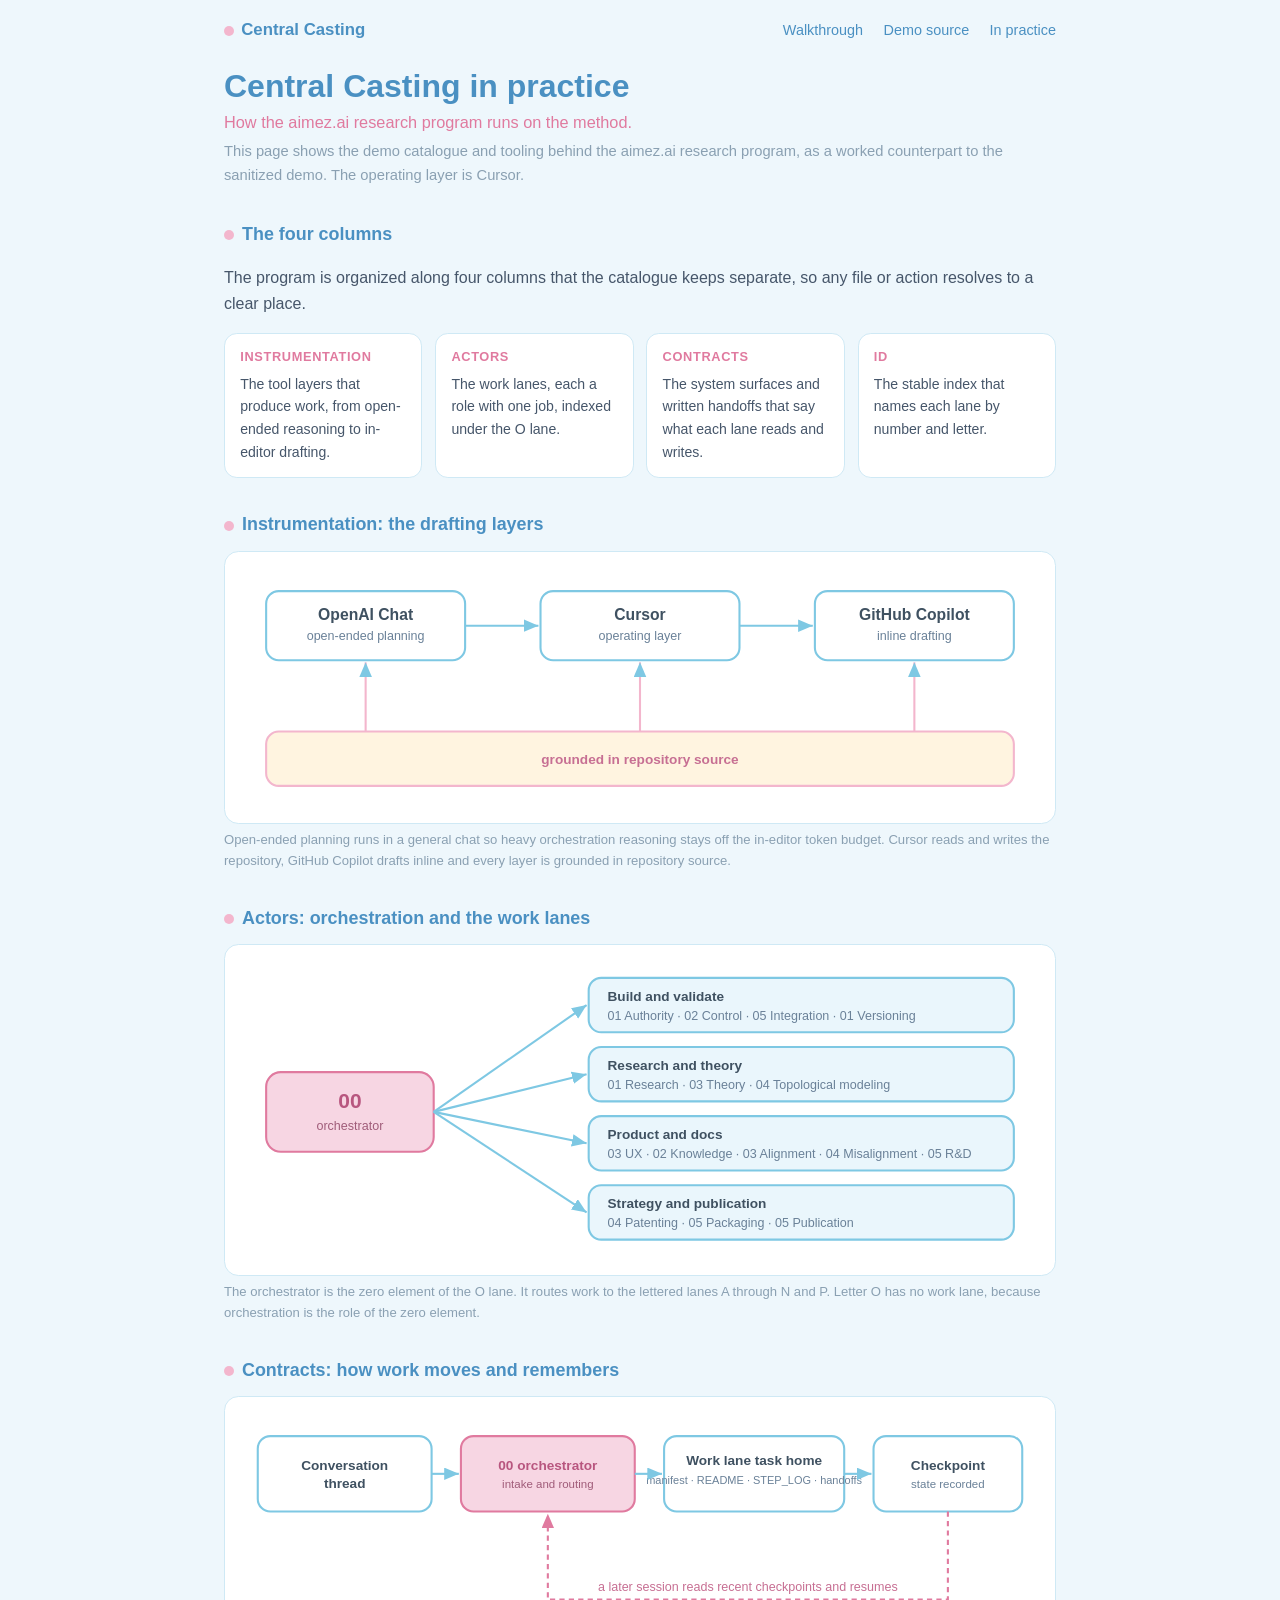
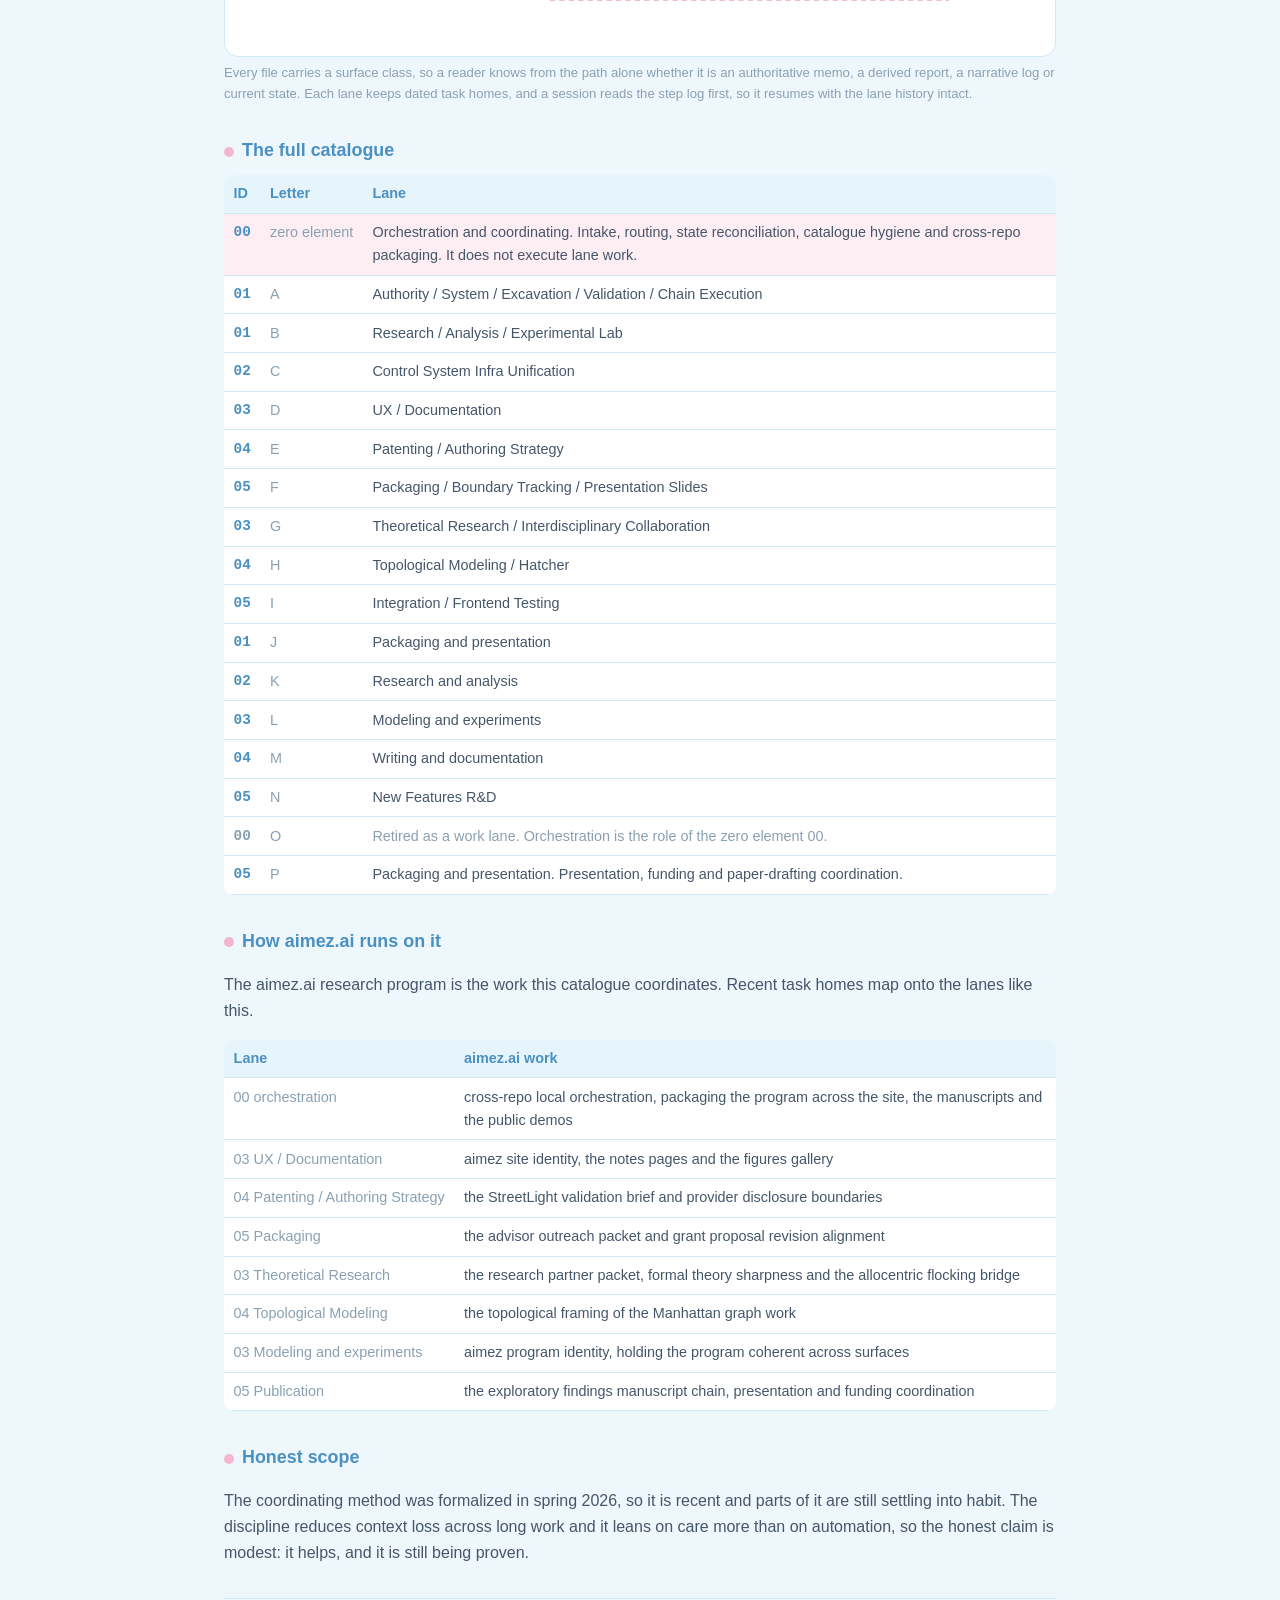
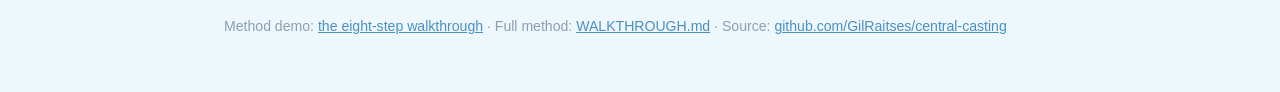
==== aimez-program.html @ 8babb2f9 "Convert the markdown stack to native HTML pages with shared Cinnamoroll style Adds style.css and nat" ====
<!DOCTYPE html>
<html lang="en">
<head>
  <meta charset="UTF-8">
  <meta name="viewport" content="width=device-width, initial-scale=1.0">
  <title>Central Casting in practice: the aimez.ai research program</title>
  <link rel="stylesheet" href="style.css">
</head>
<body>
  <header class="site-nav">
    <a class="brand" href="index.html">Central Casting</a>
    <nav>
      <a href="walkthrough.html">Walkthrough</a>
      <a href="demo-source.html">Demo source</a>
      <a href="aimez-program.html">In practice</a>
    </nav>
  </header>
<main>
  <h1>Central Casting in practice</h1>
  <p class="subtitle">How the aimez.ai research program runs on the method.</p>
  <p class="scope">This page shows the demo catalogue and tooling behind the aimez.ai research program, as a worked counterpart to the sanitized demo. The operating layer is Cursor.</p>

  <h2>The four columns</h2>
  <p>The program is organized along four columns that the catalogue keeps separate, so any file or action resolves to a clear place.</p>
  <div class="cols">
    <div class="col"><h4>Instrumentation</h4><p>The tool layers that produce work, from open-ended reasoning to in-editor drafting.</p></div>
    <div class="col"><h4>Actors</h4><p>The work lanes, each a role with one job, indexed under the O lane.</p></div>
    <div class="col"><h4>Contracts</h4><p>The system surfaces and written handoffs that say what each lane reads and writes.</p></div>
    <div class="col"><h4>ID</h4><p>The stable index that names each lane by number and letter.</p></div>
  </div>

  <h2>Instrumentation: the drafting layers</h2>
  <div class="diagram">
    <svg viewBox="0 0 762 232" role="img" aria-label="Open-ended planning in a general chat feeds Cursor, which feeds GitHub Copilot, all grounded in repository source">
      <defs>
        <marker id="ar" markerWidth="9" markerHeight="9" refX="7" refY="3" orient="auto" markerUnits="strokeWidth"><path d="M0,0 L7,3 L0,6 z" fill="#7ec8e3"/></marker>
      </defs>
      <g font-family="sans-serif">
        <rect x="24" y="24" width="190" height="66" rx="12" fill="#ffffff" stroke="#7ec8e3" stroke-width="2"/>
        <text x="119" y="52" text-anchor="middle" font-size="15" font-weight="600" fill="#3f5161">OpenAI Chat</text>
        <text x="119" y="71" text-anchor="middle" font-size="12" fill="#6a8198">open-ended planning</text>

        <rect x="286" y="24" width="190" height="66" rx="12" fill="#ffffff" stroke="#7ec8e3" stroke-width="2"/>
        <text x="381" y="52" text-anchor="middle" font-size="15" font-weight="600" fill="#3f5161">Cursor</text>
        <text x="381" y="71" text-anchor="middle" font-size="12" fill="#6a8198">operating layer</text>

        <rect x="548" y="24" width="190" height="66" rx="12" fill="#ffffff" stroke="#7ec8e3" stroke-width="2"/>
        <text x="643" y="52" text-anchor="middle" font-size="15" font-weight="600" fill="#3f5161">GitHub Copilot</text>
        <text x="643" y="71" text-anchor="middle" font-size="12" fill="#6a8198">inline drafting</text>

        <line x1="214" y1="57" x2="284" y2="57" stroke="#7ec8e3" stroke-width="2" marker-end="url(#ar)"/>
        <line x1="476" y1="57" x2="546" y2="57" stroke="#7ec8e3" stroke-width="2" marker-end="url(#ar)"/>

        <rect x="24" y="158" width="714" height="52" rx="12" fill="#fff4e0" stroke="#f3b6cd" stroke-width="2"/>
        <text x="381" y="189" text-anchor="middle" font-size="13" font-weight="600" fill="#c76f93">grounded in repository source</text>

        <line x1="119" y1="158" x2="119" y2="92" stroke="#f3b6cd" stroke-width="2" marker-end="url(#ar)"/>
        <line x1="381" y1="158" x2="381" y2="92" stroke="#f3b6cd" stroke-width="2" marker-end="url(#ar)"/>
        <line x1="643" y1="158" x2="643" y2="92" stroke="#f3b6cd" stroke-width="2" marker-end="url(#ar)"/>
      </g>
    </svg>
  </div>
  <p class="cap">Open-ended planning runs in a general chat so heavy orchestration reasoning stays off the in-editor token budget. Cursor reads and writes the repository, GitHub Copilot drafts inline and every layer is grounded in repository source.</p>

  <h2>Actors: orchestration and the work lanes</h2>
  <div class="diagram">
    <svg viewBox="0 0 762 288" role="img" aria-label="The 00 orchestrator routes work to four clusters of lanes">
      <defs>
        <marker id="ar2" markerWidth="9" markerHeight="9" refX="7" refY="3" orient="auto" markerUnits="strokeWidth"><path d="M0,0 L7,3 L0,6 z" fill="#7ec8e3"/></marker>
      </defs>
      <g font-family="sans-serif">
        <rect x="24" y="108" width="160" height="76" rx="14" fill="#f7d6e3" stroke="#e07a9f" stroke-width="2"/>
        <text x="104" y="142" text-anchor="middle" font-size="20" font-weight="700" fill="#b8567f">00</text>
        <text x="104" y="163" text-anchor="middle" font-size="12" fill="#a05c79">orchestrator</text>

        <rect x="332" y="18" width="406" height="52" rx="12" fill="#eaf6fc" stroke="#7ec8e3" stroke-width="2"/>
        <text x="350" y="40" font-size="13" font-weight="600" fill="#3f5161">Build and validate</text>
        <text x="350" y="58" font-size="12" fill="#6a8198">01 Authority &#183; 02 Control &#183; 05 Integration &#183; 01 Versioning</text>

        <rect x="332" y="84" width="406" height="52" rx="12" fill="#eaf6fc" stroke="#7ec8e3" stroke-width="2"/>
        <text x="350" y="106" font-size="13" font-weight="600" fill="#3f5161">Research and theory</text>
        <text x="350" y="124" font-size="12" fill="#6a8198">01 Research &#183; 03 Theory &#183; 04 Topological modeling</text>

        <rect x="332" y="150" width="406" height="52" rx="12" fill="#eaf6fc" stroke="#7ec8e3" stroke-width="2"/>
        <text x="350" y="172" font-size="13" font-weight="600" fill="#3f5161">Product and docs</text>
        <text x="350" y="190" font-size="12" fill="#6a8198">03 UX &#183; 02 Knowledge &#183; 03 Alignment &#183; 04 Misalignment &#183; 05 R&amp;D</text>

        <rect x="332" y="216" width="406" height="52" rx="12" fill="#eaf6fc" stroke="#7ec8e3" stroke-width="2"/>
        <text x="350" y="238" font-size="13" font-weight="600" fill="#3f5161">Strategy and publication</text>
        <text x="350" y="256" font-size="12" fill="#6a8198">04 Patenting &#183; 05 Packaging &#183; 05 Publication</text>

        <line x1="184" y1="146" x2="330" y2="44" stroke="#7ec8e3" stroke-width="2" marker-end="url(#ar2)"/>
        <line x1="184" y1="146" x2="330" y2="110" stroke="#7ec8e3" stroke-width="2" marker-end="url(#ar2)"/>
        <line x1="184" y1="146" x2="330" y2="176" stroke="#7ec8e3" stroke-width="2" marker-end="url(#ar2)"/>
        <line x1="184" y1="146" x2="330" y2="242" stroke="#7ec8e3" stroke-width="2" marker-end="url(#ar2)"/>
      </g>
    </svg>
  </div>
  <p class="cap">The orchestrator is the zero element of the O lane. It routes work to the lettered lanes A through N and P. Letter O has no work lane, because orchestration is the role of the zero element.</p>

  <h2>Contracts: how work moves and remembers</h2>
  <div class="diagram">
    <svg viewBox="0 0 762 220" role="img" aria-label="A thread is routed by 00 to a work lane task home, which records checkpoints a later session reads to resume">
      <defs>
        <marker id="ar3" markerWidth="9" markerHeight="9" refX="7" refY="3" orient="auto" markerUnits="strokeWidth"><path d="M0,0 L7,3 L0,6 z" fill="#7ec8e3"/></marker>
        <marker id="ar3p" markerWidth="9" markerHeight="9" refX="7" refY="3" orient="auto" markerUnits="strokeWidth"><path d="M0,0 L7,3 L0,6 z" fill="#e07a9f"/></marker>
      </defs>
      <g font-family="sans-serif">
        <rect x="16" y="24" width="166" height="72" rx="12" fill="#ffffff" stroke="#7ec8e3" stroke-width="2"/>
        <text x="99" y="56" text-anchor="middle" font-size="13" font-weight="600" fill="#3f5161">Conversation</text>
        <text x="99" y="74" text-anchor="middle" font-size="13" font-weight="600" fill="#3f5161">thread</text>

        <rect x="210" y="24" width="166" height="72" rx="12" fill="#f7d6e3" stroke="#e07a9f" stroke-width="2"/>
        <text x="293" y="56" text-anchor="middle" font-size="13" font-weight="600" fill="#b8567f">00 orchestrator</text>
        <text x="293" y="74" text-anchor="middle" font-size="11" fill="#a05c79">intake and routing</text>

        <rect x="404" y="24" width="172" height="72" rx="12" fill="#ffffff" stroke="#7ec8e3" stroke-width="2"/>
        <text x="490" y="52" text-anchor="middle" font-size="13" font-weight="600" fill="#3f5161">Work lane task home</text>
        <text x="490" y="70" text-anchor="middle" font-size="10.5" fill="#6a8198">manifest &#183; README &#183; STEP&#95;LOG &#183; handoffs</text>

        <rect x="604" y="24" width="142" height="72" rx="12" fill="#ffffff" stroke="#7ec8e3" stroke-width="2"/>
        <text x="675" y="56" text-anchor="middle" font-size="13" font-weight="600" fill="#3f5161">Checkpoint</text>
        <text x="675" y="74" text-anchor="middle" font-size="11" fill="#6a8198">state recorded</text>

        <line x1="182" y1="60" x2="208" y2="60" stroke="#7ec8e3" stroke-width="2" marker-end="url(#ar3)"/>
        <line x1="376" y1="60" x2="402" y2="60" stroke="#7ec8e3" stroke-width="2" marker-end="url(#ar3)"/>
        <line x1="576" y1="60" x2="602" y2="60" stroke="#7ec8e3" stroke-width="2" marker-end="url(#ar3)"/>

        <path d="M675,96 L675,180 L293,180 L293,98" fill="none" stroke="#e07a9f" stroke-width="2" stroke-dasharray="5,4" marker-end="url(#ar3p)"/>
        <text x="484" y="172" text-anchor="middle" font-size="12" fill="#c76f93">a later session reads recent checkpoints and resumes</text>
      </g>
    </svg>
  </div>
  <p class="cap">Every file carries a surface class, so a reader knows from the path alone whether it is an authoritative memo, a derived report, a narrative log or current state. Each lane keeps dated task homes, and a session reads the step log first, so it resumes with the lane history intact.</p>

  <h2>The full catalogue</h2>
  <table>
    <tr><th>ID</th><th>Letter</th><th>Lane</th></tr>
    <tr class="o0"><td class="id">00</td><td class="lt">zero element</td><td>Orchestration and coordinating. Intake, routing, state reconciliation, catalogue hygiene and cross-repo packaging. It does not execute lane work.</td></tr>
    <tr><td class="id">01</td><td class="lt">A</td><td>Authority / System / Excavation / Validation / Chain Execution</td></tr>
    <tr><td class="id">01</td><td class="lt">B</td><td>Research / Analysis / Experimental Lab</td></tr>
    <tr><td class="id">02</td><td class="lt">C</td><td>Control System Infra Unification</td></tr>
    <tr><td class="id">03</td><td class="lt">D</td><td>UX / Documentation</td></tr>
    <tr><td class="id">04</td><td class="lt">E</td><td>Patenting / Authoring Strategy</td></tr>
    <tr><td class="id">05</td><td class="lt">F</td><td>Packaging / Boundary Tracking / Presentation Slides</td></tr>
    <tr><td class="id">03</td><td class="lt">G</td><td>Theoretical Research / Interdisciplinary Collaboration</td></tr>
    <tr><td class="id">04</td><td class="lt">H</td><td>Topological Modeling / Hatcher</td></tr>
    <tr><td class="id">05</td><td class="lt">I</td><td>Integration / Frontend Testing</td></tr>
    <tr><td class="id">01</td><td class="lt">J</td><td>Packaging and presentation</td></tr>
    <tr><td class="id">02</td><td class="lt">K</td><td>Research and analysis</td></tr>
    <tr><td class="id">03</td><td class="lt">L</td><td>Modeling and experiments</td></tr>
    <tr><td class="id">04</td><td class="lt">M</td><td>Writing and documentation</td></tr>
    <tr><td class="id">05</td><td class="lt">N</td><td>New Features R&amp;D</td></tr>
    <tr class="retired"><td class="id">00</td><td class="lt">O</td><td>Retired as a work lane. Orchestration is the role of the zero element 00.</td></tr>
    <tr><td class="id">05</td><td class="lt">P</td><td>Packaging and presentation. Presentation, funding and paper-drafting coordination.</td></tr>
  </table>

  <h2>How aimez.ai runs on it</h2>
  <p>The aimez.ai research program is the work this catalogue coordinates. Recent task homes map onto the lanes like this.</p>
  <table>
    <tr><th>Lane</th><th>aimez.ai work</th></tr>
    <tr><td class="lt">00 orchestration</td><td>cross-repo local orchestration, packaging the program across the site, the manuscripts and the public demos</td></tr>
    <tr><td class="lt">03 UX / Documentation</td><td>aimez site identity, the notes pages and the figures gallery</td></tr>
    <tr><td class="lt">04 Patenting / Authoring Strategy</td><td>the StreetLight validation brief and provider disclosure boundaries</td></tr>
    <tr><td class="lt">05 Packaging</td><td>the advisor outreach packet and grant proposal revision alignment</td></tr>
    <tr><td class="lt">03 Theoretical Research</td><td>the research partner packet, formal theory sharpness and the allocentric flocking bridge</td></tr>
    <tr><td class="lt">04 Topological Modeling</td><td>the topological framing of the Manhattan graph work</td></tr>
    <tr><td class="lt">03 Modeling and experiments</td><td>aimez program identity, holding the program coherent across surfaces</td></tr>
    <tr><td class="lt">05 Publication</td><td>the exploratory findings manuscript chain, presentation and funding coordination</td></tr>
  </table>

  <h2>Honest scope</h2>
  <p>The coordinating method was formalized in spring 2026, so it is recent and parts of it are still settling into habit. The discipline reduces context loss across long work and it leans on care more than on automation, so the honest claim is modest: it helps, and it is still being proven.</p>

  <p class="foot">Method demo: <a href="index.html">the eight-step walkthrough</a> &middot; Full method: <a href="WALKTHROUGH.md">WALKTHROUGH.md</a> &middot; Source: <a href="https://github.com/GilRaitses/central-casting">github.com/GilRaitses/central-casting</a></p>
</main>
</body>
</html>
---- style.css ----
/* Central Casting shared style (Cinnamoroll palette) */
:root {
  --bg:#eef7fc; --card:#ffffff; --ink:#46566a; --muted:#8aa0b2;
  --blue:#7ec8e3; --blue-deep:#4a90c2; --pink:#f3b6cd; --pink-deep:#e07a9f;
  --cream:#fff4e0; --border:#cfe9f5; --code-bg:#f4fbff;
}
* { box-sizing: border-box; }
body { font-family: -apple-system, BlinkMacSystemFont, "Helvetica Neue", Arial, sans-serif; line-height: 1.62; color: var(--ink); background: var(--bg); margin: 0; }

.site-nav { display: flex; align-items: center; justify-content: space-between; gap: 0.6rem; flex-wrap: wrap; max-width: 880px; margin: 0 auto; padding: 1rem 1.5rem 0; }
.site-nav .brand { font-weight: 700; color: var(--blue-deep); text-decoration: none; font-size: 1.05rem; }
.site-nav .brand::before { content: ""; display: inline-block; width: 10px; height: 10px; border-radius: 50%; background: var(--pink); margin-right: 0.45rem; vertical-align: middle; }
.site-nav nav a { color: var(--blue-deep); text-decoration: none; font-size: 0.9rem; margin-left: 1rem; }
.site-nav nav a:hover { text-decoration: underline; }

main { max-width: 880px; margin: 0 auto; padding: 1rem 1.5rem 2.5rem; }
h1 { font-size: 2rem; line-height: 1.1; margin: 0.6rem 0 0.3rem; color: var(--blue-deep); font-weight: 700; }
.subtitle { color: var(--pink-deep); margin: 0 0 0.3rem; font-size: 1.02rem; }
.scope, .lede { color: var(--muted); font-size: 0.92rem; margin: 0 0 1.4rem; }
h2 { font-size: 1.12rem; color: var(--blue-deep); margin: 2rem 0 0.5rem; }
h2::before { content: ""; display: inline-block; width: 10px; height: 10px; border-radius: 50%; background: var(--pink); margin-right: 0.5rem; vertical-align: middle; }
h3 { font-size: 0.98rem; color: #3f5161; margin: 1.2rem 0 0.3rem; }
p { color: var(--ink); }
a { color: var(--blue-deep); }

.cols { display: grid; grid-template-columns: repeat(auto-fit, minmax(190px, 1fr)); gap: 0.8rem; margin: 0.8rem 0; }
.col { background: var(--card); border: 1px solid var(--border); border-radius: 0.8rem; padding: 0.85rem 0.95rem; }
.col h4 { margin: 0 0 0.3rem; color: var(--pink-deep); font-size: 0.8rem; letter-spacing: 0.05em; text-transform: uppercase; }
.col p { margin: 0; font-size: 0.88rem; }

.steps { display: grid; grid-template-columns: repeat(auto-fit, minmax(245px, 1fr)); gap: 0.9rem; margin: 1rem 0; }
.step { background: var(--card); border: 1px solid var(--border); border-radius: 0.8rem; padding: 0.9rem 1rem; }
.step .num { display: inline-block; min-width: 1.7rem; height: 1.7rem; line-height: 1.7rem; text-align: center; border-radius: 50%; background: var(--pink); color: #fff; font-weight: 700; font-size: 0.85rem; margin-bottom: 0.4rem; }
.step h3 { margin: 0 0 0.3rem; color: var(--blue-deep); }
.step p { margin: 0 0 0.4rem; font-size: 0.9rem; }
.step .ref { font-size: 0.8rem; color: var(--muted); }
.step .ref code { font-size: 0.95em; }

.callout { background: var(--cream); border: 1px solid var(--pink); border-radius: 0.8rem; padding: 0.8rem 1rem; margin: 1rem 0; }
.callout p { margin: 0; }

table { width: 100%; border-collapse: collapse; margin: 0.6rem 0 1rem; background: var(--card); border-radius: 0.6rem; overflow: hidden; font-size: 0.9rem; }
th, td { text-align: left; padding: 0.45rem 0.6rem; border-bottom: 1px solid var(--border); vertical-align: top; }
th { color: var(--blue-deep); background: #e6f4fb; font-weight: 600; }
td.id { font-family: ui-monospace, Menlo, monospace; color: var(--blue-deep); font-weight: 600; white-space: nowrap; }
td.lt { color: var(--muted); white-space: nowrap; }
.o0 td { background: #fdeef4; }
.retired td { color: var(--muted); }

code { font-family: ui-monospace, Menlo, monospace; background: var(--code-bg); border: 1px solid var(--border); border-radius: 4px; padding: 0.05rem 0.3rem; font-size: 0.86em; color: #3f6f8a; }
pre { background: var(--code-bg); border: 1px solid var(--border); border-radius: 0.6rem; padding: 0.8rem 1rem; overflow-x: auto; }
pre code { background: none; border: none; padding: 0; color: var(--ink); }

dl.glossary dt { font-weight: 600; color: var(--blue-deep); margin-top: 0.7rem; }
dl.glossary dd { margin: 0.1rem 0 0; color: var(--ink); font-size: 0.93rem; }

.timeline { border-left: 3px solid var(--blue); padding-left: 1rem; margin: 0.8rem 0; }
.timeline .entry { margin-bottom: 0.9rem; }
.timeline .tag { display: inline-block; background: #fdeef4; color: var(--pink-deep); border-radius: 6px; padding: 0.08rem 0.5rem; font-size: 0.78rem; font-family: ui-monospace, Menlo, monospace; }
.timeline .when { color: var(--muted); font-size: 0.78rem; margin-left: 0.4rem; }
.timeline ul { margin: 0.35rem 0 0; padding-left: 1.1rem; }
.timeline li { font-size: 0.9rem; margin-bottom: 0.2rem; }

.diagram { background: var(--card); border: 1px solid var(--border); border-radius: 0.9rem; padding: 0.9rem 1rem; margin: 0.7rem 0 0.3rem; }
.diagram svg { width: 100%; height: auto; display: block; }
.cap { color: var(--muted); font-size: 0.82rem; margin: 0.3rem 0 1rem; }

ul.plain { padding-left: 1.2rem; }
ul.plain li { margin-bottom: 0.35rem; }

.foot { margin-top: 2rem; padding-top: 1rem; border-top: 1px solid var(--border); color: var(--muted); font-size: 0.88rem; }
.foot a { color: var(--blue-deep); }
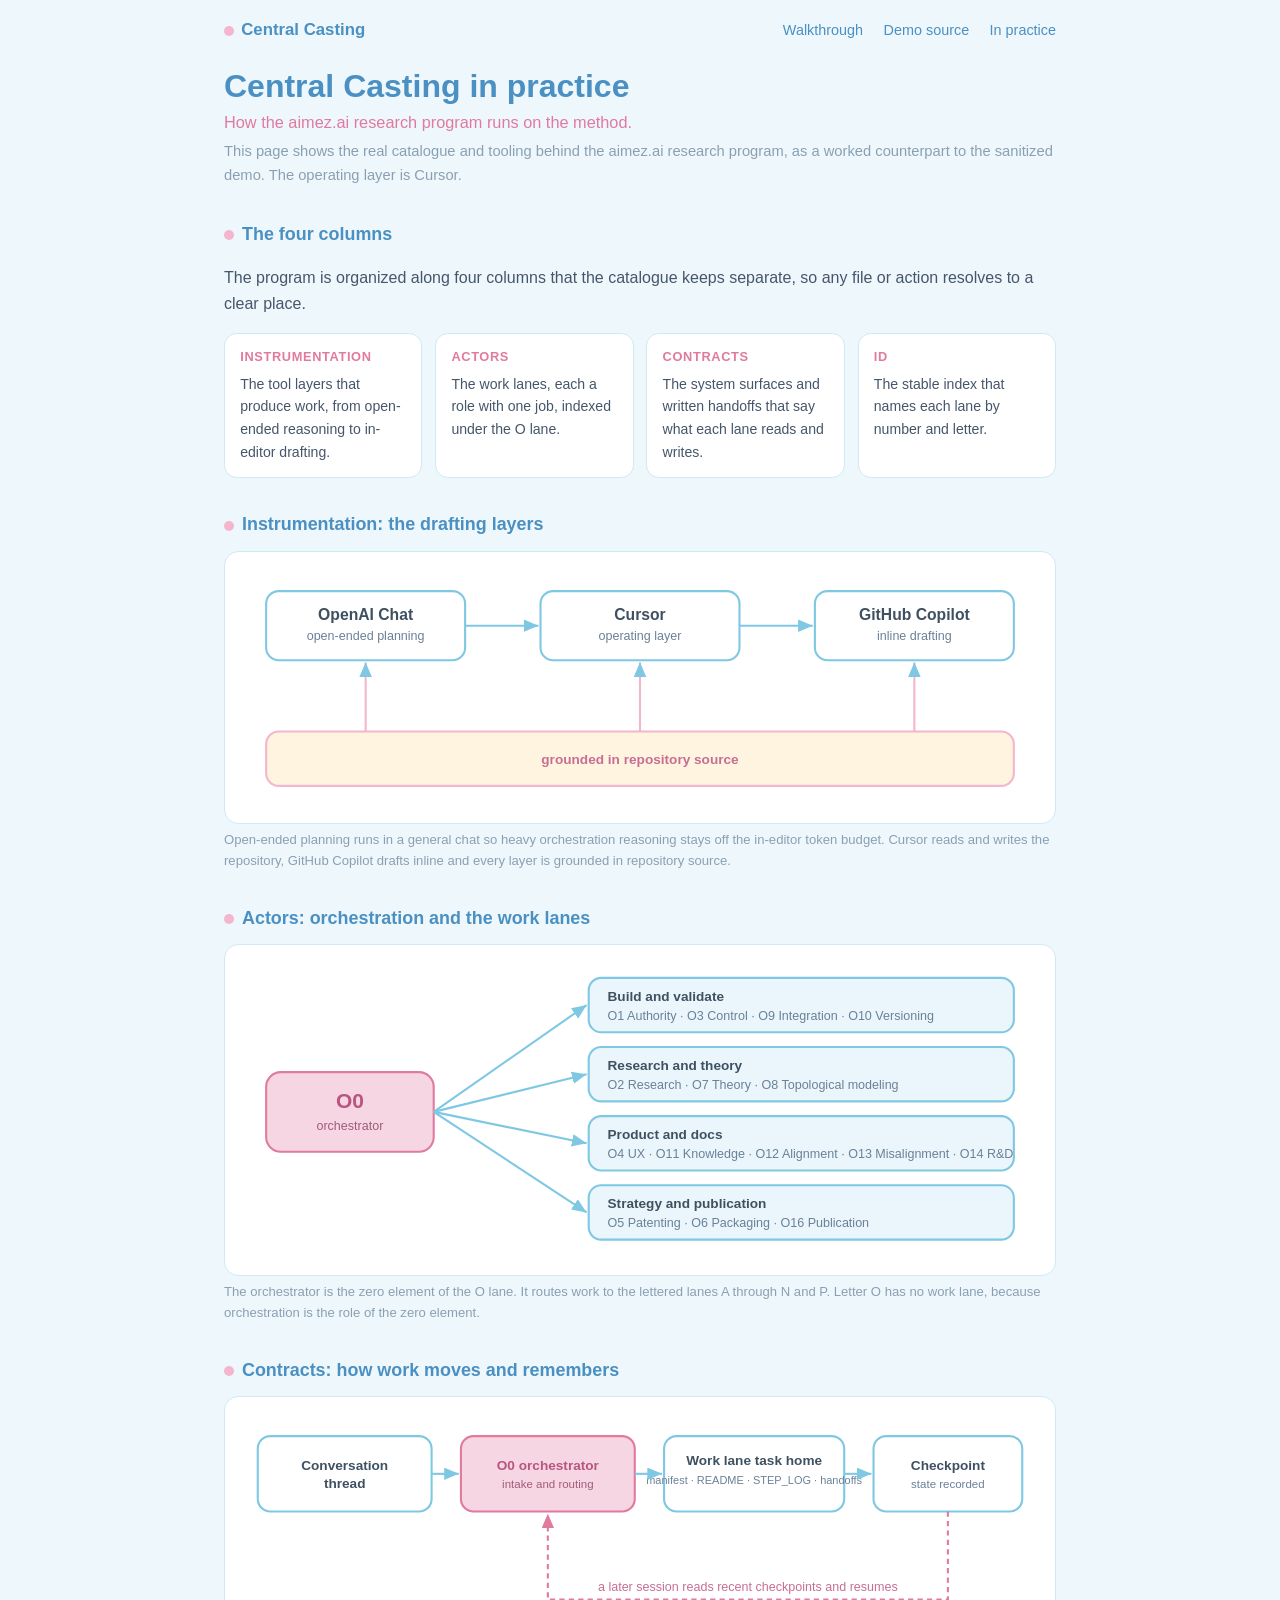
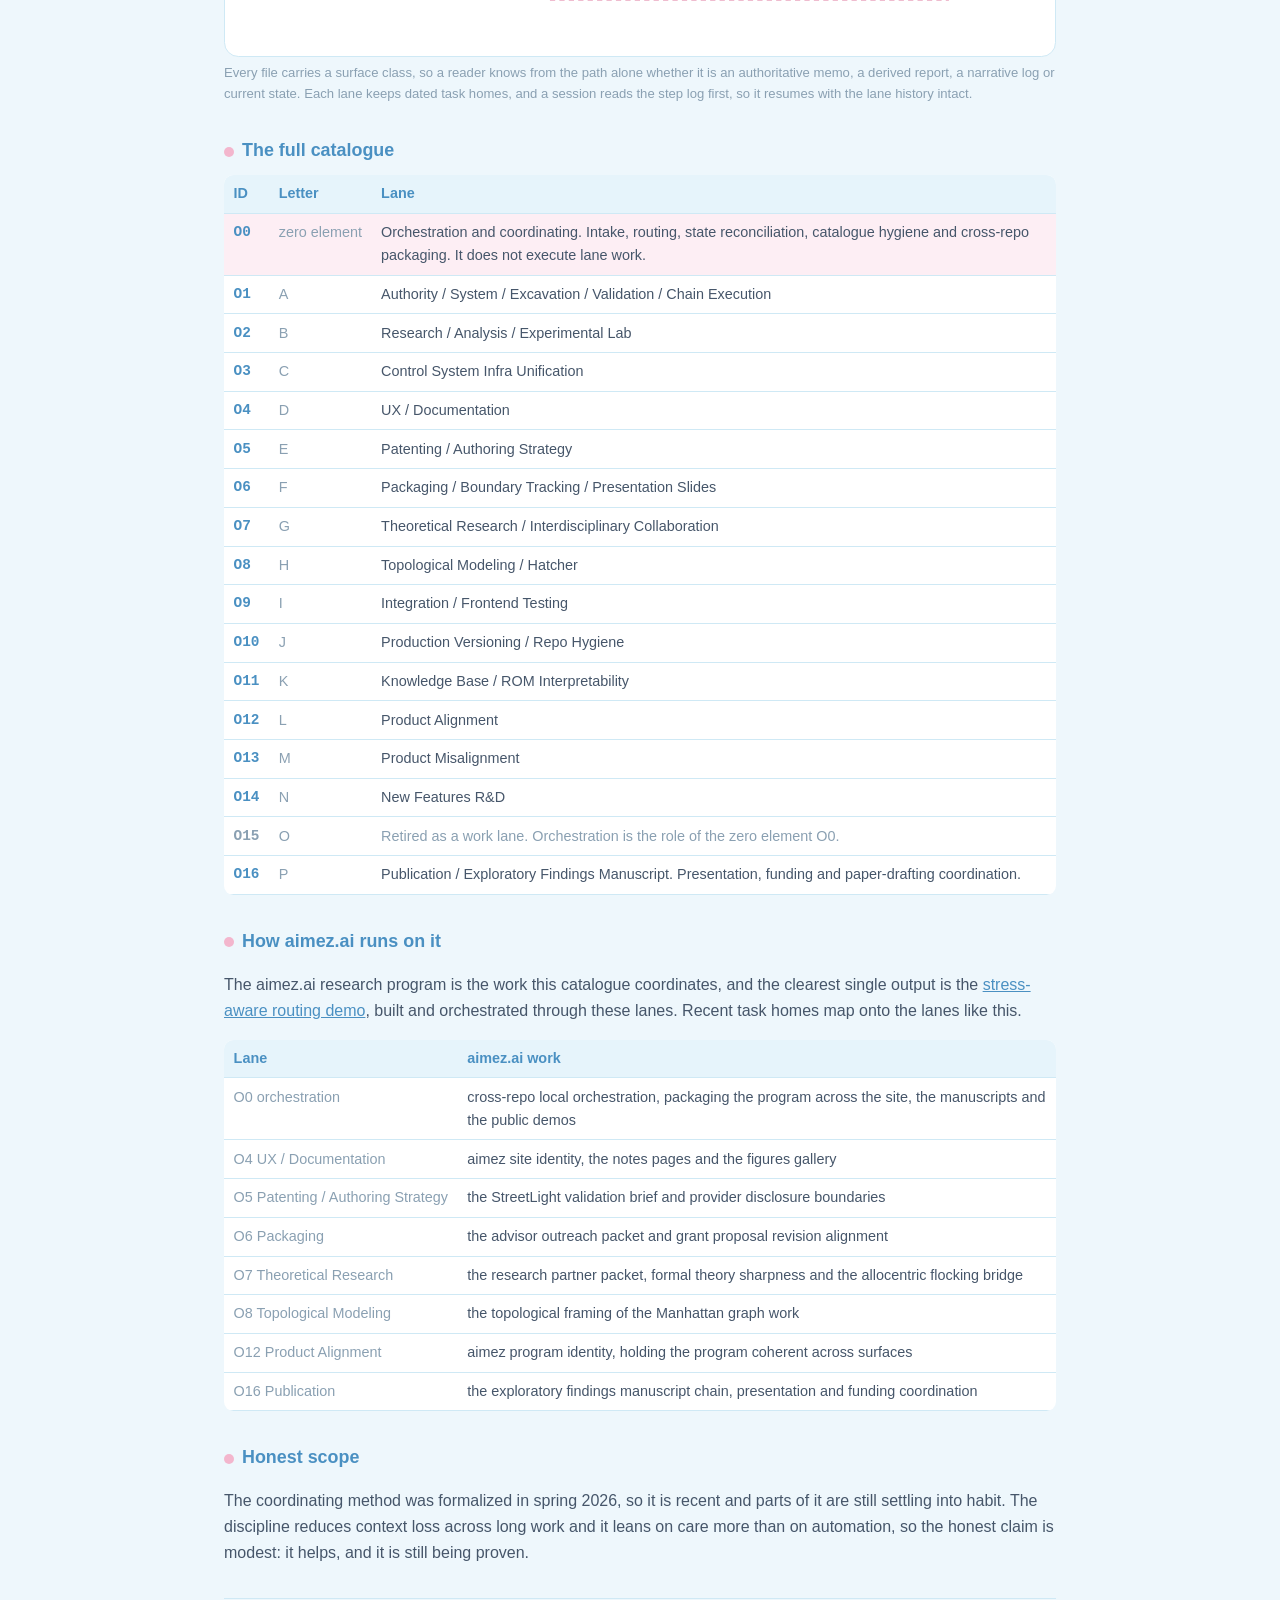
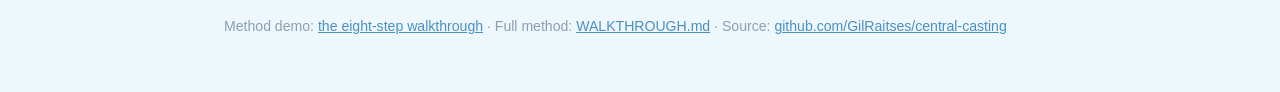
==== commit 26716e69: "Link the aimez routing demo from the in-practice page" ====
--- a/aimez-program.html
+++ b/aimez-program.html
@@ -18,7 +18,7 @@
 <main>
   <h1>Central Casting in practice</h1>
   <p class="subtitle">How the aimez.ai research program runs on the method.</p>
-  <p class="scope">This page shows the demo catalogue and tooling behind the aimez.ai research program, as a worked counterpart to the sanitized demo. The operating layer is Cursor.</p>
+  <p class="scope">This page shows the real catalogue and tooling behind the aimez.ai research program, as a worked counterpart to the sanitized demo. The operating layer is Cursor.</p>
 
   <h2>The four columns</h2>
   <p>The program is organized along four columns that the catalogue keeps separate, so any file or action resolves to a clear place.</p>
@@ -64,30 +64,30 @@
 
   <h2>Actors: orchestration and the work lanes</h2>
   <div class="diagram">
-    <svg viewBox="0 0 762 288" role="img" aria-label="The 00 orchestrator routes work to four clusters of lanes">
+    <svg viewBox="0 0 762 288" role="img" aria-label="The O0 orchestrator routes work to four clusters of lanes">
       <defs>
         <marker id="ar2" markerWidth="9" markerHeight="9" refX="7" refY="3" orient="auto" markerUnits="strokeWidth"><path d="M0,0 L7,3 L0,6 z" fill="#7ec8e3"/></marker>
       </defs>
       <g font-family="sans-serif">
         <rect x="24" y="108" width="160" height="76" rx="14" fill="#f7d6e3" stroke="#e07a9f" stroke-width="2"/>
-        <text x="104" y="142" text-anchor="middle" font-size="20" font-weight="700" fill="#b8567f">00</text>
+        <text x="104" y="142" text-anchor="middle" font-size="20" font-weight="700" fill="#b8567f">O0</text>
         <text x="104" y="163" text-anchor="middle" font-size="12" fill="#a05c79">orchestrator</text>
 
         <rect x="332" y="18" width="406" height="52" rx="12" fill="#eaf6fc" stroke="#7ec8e3" stroke-width="2"/>
         <text x="350" y="40" font-size="13" font-weight="600" fill="#3f5161">Build and validate</text>
-        <text x="350" y="58" font-size="12" fill="#6a8198">01 Authority &#183; 02 Control &#183; 05 Integration &#183; 01 Versioning</text>
+        <text x="350" y="58" font-size="12" fill="#6a8198">O1 Authority &#183; O3 Control &#183; O9 Integration &#183; O10 Versioning</text>
 
         <rect x="332" y="84" width="406" height="52" rx="12" fill="#eaf6fc" stroke="#7ec8e3" stroke-width="2"/>
         <text x="350" y="106" font-size="13" font-weight="600" fill="#3f5161">Research and theory</text>
-        <text x="350" y="124" font-size="12" fill="#6a8198">01 Research &#183; 03 Theory &#183; 04 Topological modeling</text>
+        <text x="350" y="124" font-size="12" fill="#6a8198">O2 Research &#183; O7 Theory &#183; O8 Topological modeling</text>
 
         <rect x="332" y="150" width="406" height="52" rx="12" fill="#eaf6fc" stroke="#7ec8e3" stroke-width="2"/>
         <text x="350" y="172" font-size="13" font-weight="600" fill="#3f5161">Product and docs</text>
-        <text x="350" y="190" font-size="12" fill="#6a8198">03 UX &#183; 02 Knowledge &#183; 03 Alignment &#183; 04 Misalignment &#183; 05 R&amp;D</text>
+        <text x="350" y="190" font-size="12" fill="#6a8198">O4 UX &#183; O11 Knowledge &#183; O12 Alignment &#183; O13 Misalignment &#183; O14 R&amp;D</text>
 
         <rect x="332" y="216" width="406" height="52" rx="12" fill="#eaf6fc" stroke="#7ec8e3" stroke-width="2"/>
         <text x="350" y="238" font-size="13" font-weight="600" fill="#3f5161">Strategy and publication</text>
-        <text x="350" y="256" font-size="12" fill="#6a8198">04 Patenting &#183; 05 Packaging &#183; 05 Publication</text>
+        <text x="350" y="256" font-size="12" fill="#6a8198">O5 Patenting &#183; O6 Packaging &#183; O16 Publication</text>
 
         <line x1="184" y1="146" x2="330" y2="44" stroke="#7ec8e3" stroke-width="2" marker-end="url(#ar2)"/>
         <line x1="184" y1="146" x2="330" y2="110" stroke="#7ec8e3" stroke-width="2" marker-end="url(#ar2)"/>
@@ -100,7 +100,7 @@
 
   <h2>Contracts: how work moves and remembers</h2>
   <div class="diagram">
-    <svg viewBox="0 0 762 220" role="img" aria-label="A thread is routed by 00 to a work lane task home, which records checkpoints a later session reads to resume">
+    <svg viewBox="0 0 762 220" role="img" aria-label="A thread is routed by O0 to a work lane task home, which records checkpoints a later session reads to resume">
       <defs>
         <marker id="ar3" markerWidth="9" markerHeight="9" refX="7" refY="3" orient="auto" markerUnits="strokeWidth"><path d="M0,0 L7,3 L0,6 z" fill="#7ec8e3"/></marker>
         <marker id="ar3p" markerWidth="9" markerHeight="9" refX="7" refY="3" orient="auto" markerUnits="strokeWidth"><path d="M0,0 L7,3 L0,6 z" fill="#e07a9f"/></marker>
@@ -111,7 +111,7 @@
         <text x="99" y="74" text-anchor="middle" font-size="13" font-weight="600" fill="#3f5161">thread</text>
 
         <rect x="210" y="24" width="166" height="72" rx="12" fill="#f7d6e3" stroke="#e07a9f" stroke-width="2"/>
-        <text x="293" y="56" text-anchor="middle" font-size="13" font-weight="600" fill="#b8567f">00 orchestrator</text>
+        <text x="293" y="56" text-anchor="middle" font-size="13" font-weight="600" fill="#b8567f">O0 orchestrator</text>
         <text x="293" y="74" text-anchor="middle" font-size="11" fill="#a05c79">intake and routing</text>
 
         <rect x="404" y="24" width="172" height="72" rx="12" fill="#ffffff" stroke="#7ec8e3" stroke-width="2"/>
@@ -136,37 +136,37 @@
   <h2>The full catalogue</h2>
   <table>
     <tr><th>ID</th><th>Letter</th><th>Lane</th></tr>
-    <tr class="o0"><td class="id">00</td><td class="lt">zero element</td><td>Orchestration and coordinating. Intake, routing, state reconciliation, catalogue hygiene and cross-repo packaging. It does not execute lane work.</td></tr>
-    <tr><td class="id">01</td><td class="lt">A</td><td>Authority / System / Excavation / Validation / Chain Execution</td></tr>
-    <tr><td class="id">01</td><td class="lt">B</td><td>Research / Analysis / Experimental Lab</td></tr>
-    <tr><td class="id">02</td><td class="lt">C</td><td>Control System Infra Unification</td></tr>
-    <tr><td class="id">03</td><td class="lt">D</td><td>UX / Documentation</td></tr>
-    <tr><td class="id">04</td><td class="lt">E</td><td>Patenting / Authoring Strategy</td></tr>
-    <tr><td class="id">05</td><td class="lt">F</td><td>Packaging / Boundary Tracking / Presentation Slides</td></tr>
-    <tr><td class="id">03</td><td class="lt">G</td><td>Theoretical Research / Interdisciplinary Collaboration</td></tr>
-    <tr><td class="id">04</td><td class="lt">H</td><td>Topological Modeling / Hatcher</td></tr>
-    <tr><td class="id">05</td><td class="lt">I</td><td>Integration / Frontend Testing</td></tr>
-    <tr><td class="id">01</td><td class="lt">J</td><td>Packaging and presentation</td></tr>
-    <tr><td class="id">02</td><td class="lt">K</td><td>Research and analysis</td></tr>
-    <tr><td class="id">03</td><td class="lt">L</td><td>Modeling and experiments</td></tr>
-    <tr><td class="id">04</td><td class="lt">M</td><td>Writing and documentation</td></tr>
-    <tr><td class="id">05</td><td class="lt">N</td><td>New Features R&amp;D</td></tr>
-    <tr class="retired"><td class="id">00</td><td class="lt">O</td><td>Retired as a work lane. Orchestration is the role of the zero element 00.</td></tr>
-    <tr><td class="id">05</td><td class="lt">P</td><td>Packaging and presentation. Presentation, funding and paper-drafting coordination.</td></tr>
+    <tr class="o0"><td class="id">O0</td><td class="lt">zero element</td><td>Orchestration and coordinating. Intake, routing, state reconciliation, catalogue hygiene and cross-repo packaging. It does not execute lane work.</td></tr>
+    <tr><td class="id">O1</td><td class="lt">A</td><td>Authority / System / Excavation / Validation / Chain Execution</td></tr>
+    <tr><td class="id">O2</td><td class="lt">B</td><td>Research / Analysis / Experimental Lab</td></tr>
+    <tr><td class="id">O3</td><td class="lt">C</td><td>Control System Infra Unification</td></tr>
+    <tr><td class="id">O4</td><td class="lt">D</td><td>UX / Documentation</td></tr>
+    <tr><td class="id">O5</td><td class="lt">E</td><td>Patenting / Authoring Strategy</td></tr>
+    <tr><td class="id">O6</td><td class="lt">F</td><td>Packaging / Boundary Tracking / Presentation Slides</td></tr>
+    <tr><td class="id">O7</td><td class="lt">G</td><td>Theoretical Research / Interdisciplinary Collaboration</td></tr>
+    <tr><td class="id">O8</td><td class="lt">H</td><td>Topological Modeling / Hatcher</td></tr>
+    <tr><td class="id">O9</td><td class="lt">I</td><td>Integration / Frontend Testing</td></tr>
+    <tr><td class="id">O10</td><td class="lt">J</td><td>Production Versioning / Repo Hygiene</td></tr>
+    <tr><td class="id">O11</td><td class="lt">K</td><td>Knowledge Base / ROM Interpretability</td></tr>
+    <tr><td class="id">O12</td><td class="lt">L</td><td>Product Alignment</td></tr>
+    <tr><td class="id">O13</td><td class="lt">M</td><td>Product Misalignment</td></tr>
+    <tr><td class="id">O14</td><td class="lt">N</td><td>New Features R&amp;D</td></tr>
+    <tr class="retired"><td class="id">O15</td><td class="lt">O</td><td>Retired as a work lane. Orchestration is the role of the zero element O0.</td></tr>
+    <tr><td class="id">O16</td><td class="lt">P</td><td>Publication / Exploratory Findings Manuscript. Presentation, funding and paper-drafting coordination.</td></tr>
   </table>
 
   <h2>How aimez.ai runs on it</h2>
-  <p>The aimez.ai research program is the work this catalogue coordinates. Recent task homes map onto the lanes like this.</p>
+  <p>The aimez.ai research program is the work this catalogue coordinates, and the clearest single output is the <a href="https://aimez.ai/notes/routing-demo.html" target="_blank" rel="noopener noreferrer">stress-aware routing demo</a>, built and orchestrated through these lanes. Recent task homes map onto the lanes like this.</p>
   <table>
     <tr><th>Lane</th><th>aimez.ai work</th></tr>
-    <tr><td class="lt">00 orchestration</td><td>cross-repo local orchestration, packaging the program across the site, the manuscripts and the public demos</td></tr>
-    <tr><td class="lt">03 UX / Documentation</td><td>aimez site identity, the notes pages and the figures gallery</td></tr>
-    <tr><td class="lt">04 Patenting / Authoring Strategy</td><td>the StreetLight validation brief and provider disclosure boundaries</td></tr>
-    <tr><td class="lt">05 Packaging</td><td>the advisor outreach packet and grant proposal revision alignment</td></tr>
-    <tr><td class="lt">03 Theoretical Research</td><td>the research partner packet, formal theory sharpness and the allocentric flocking bridge</td></tr>
-    <tr><td class="lt">04 Topological Modeling</td><td>the topological framing of the Manhattan graph work</td></tr>
-    <tr><td class="lt">03 Modeling and experiments</td><td>aimez program identity, holding the program coherent across surfaces</td></tr>
-    <tr><td class="lt">05 Publication</td><td>the exploratory findings manuscript chain, presentation and funding coordination</td></tr>
+    <tr><td class="lt">O0 orchestration</td><td>cross-repo local orchestration, packaging the program across the site, the manuscripts and the public demos</td></tr>
+    <tr><td class="lt">O4 UX / Documentation</td><td>aimez site identity, the notes pages and the figures gallery</td></tr>
+    <tr><td class="lt">O5 Patenting / Authoring Strategy</td><td>the StreetLight validation brief and provider disclosure boundaries</td></tr>
+    <tr><td class="lt">O6 Packaging</td><td>the advisor outreach packet and grant proposal revision alignment</td></tr>
+    <tr><td class="lt">O7 Theoretical Research</td><td>the research partner packet, formal theory sharpness and the allocentric flocking bridge</td></tr>
+    <tr><td class="lt">O8 Topological Modeling</td><td>the topological framing of the Manhattan graph work</td></tr>
+    <tr><td class="lt">O12 Product Alignment</td><td>aimez program identity, holding the program coherent across surfaces</td></tr>
+    <tr><td class="lt">O16 Publication</td><td>the exploratory findings manuscript chain, presentation and funding coordination</td></tr>
   </table>
 
   <h2>Honest scope</h2>
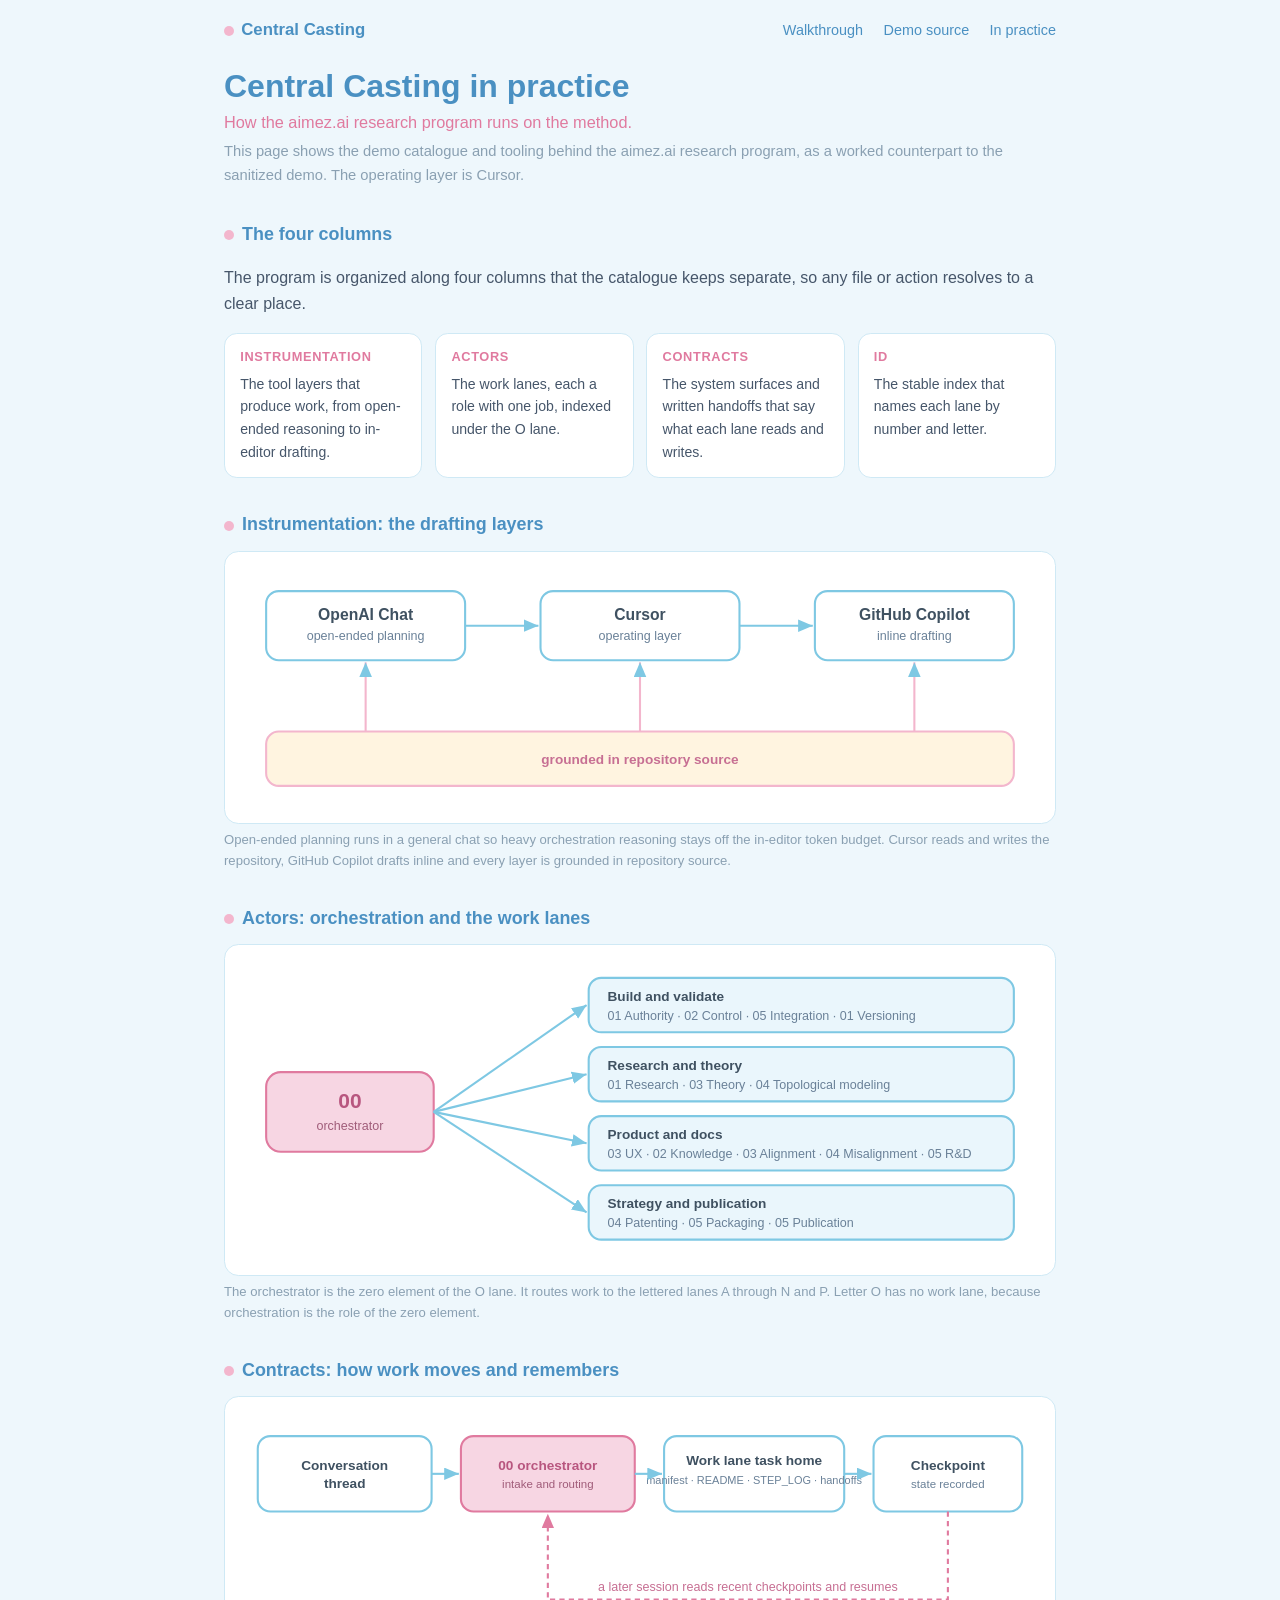
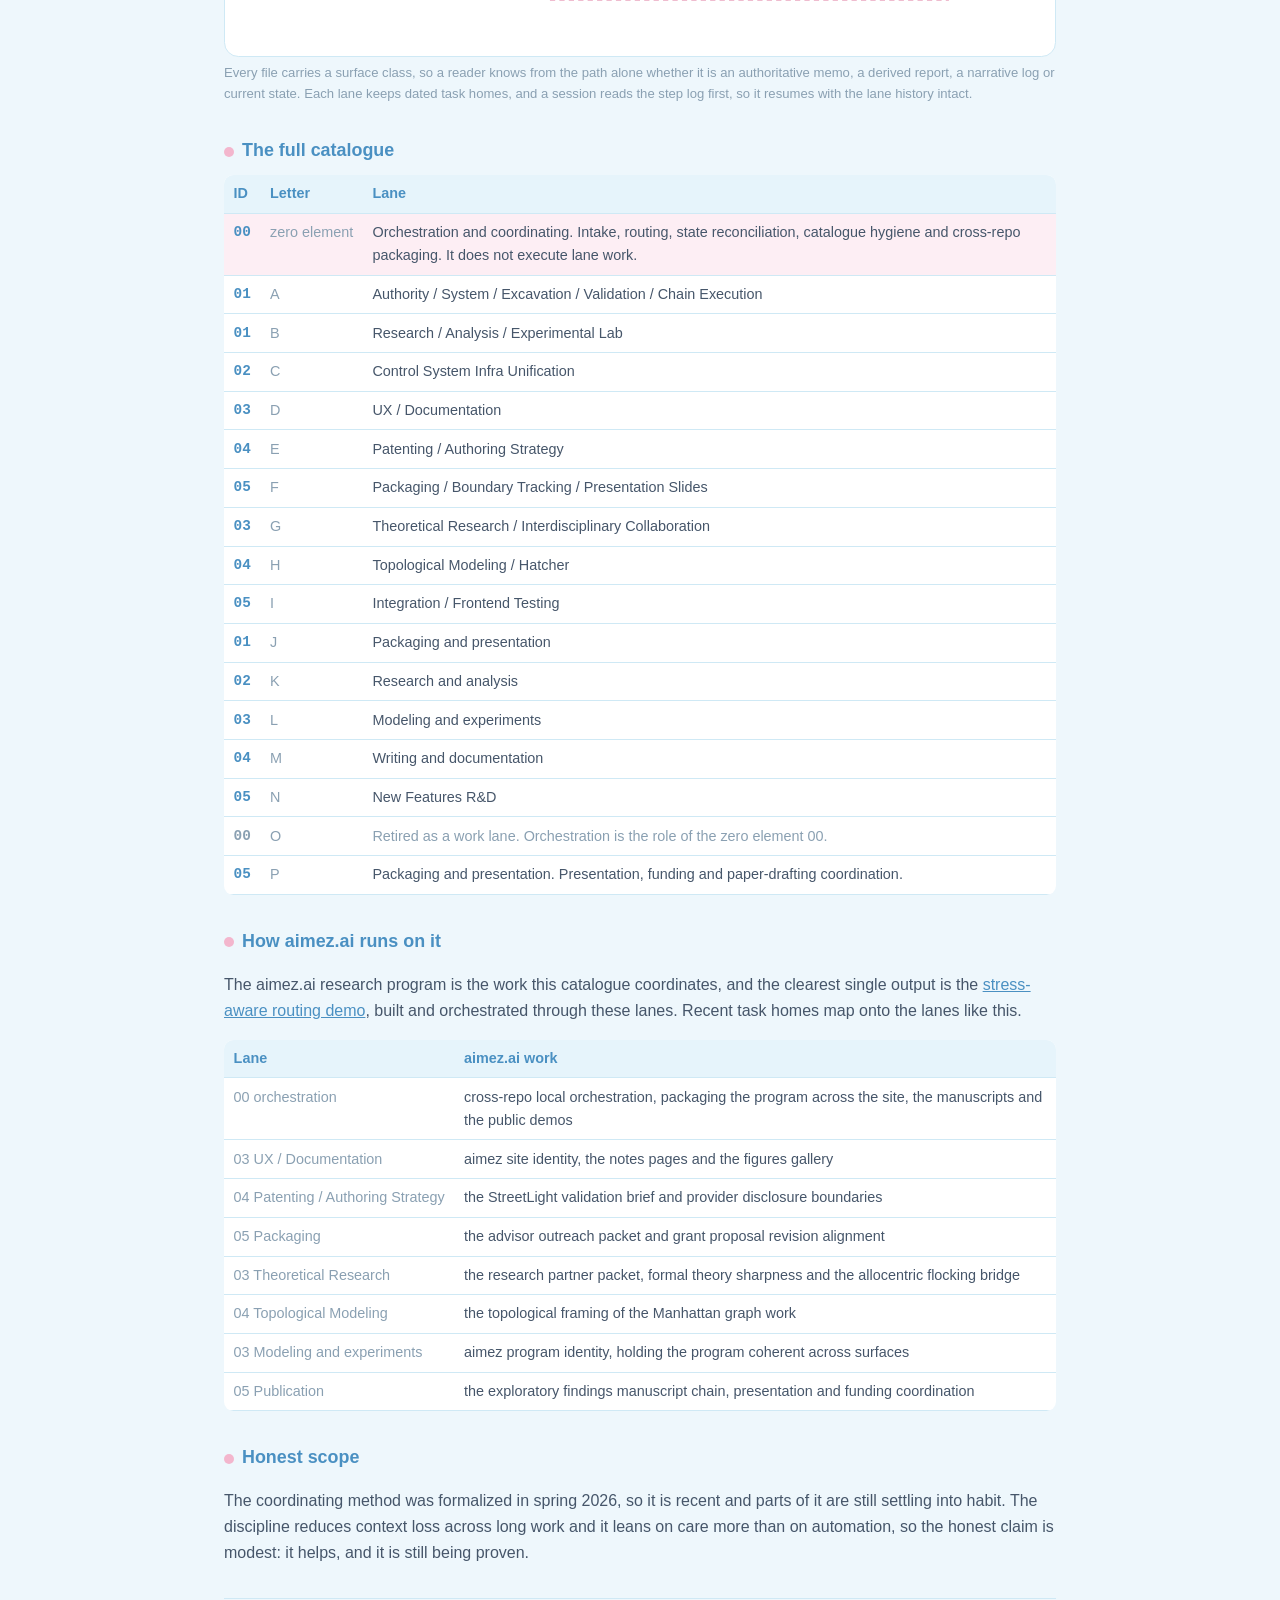
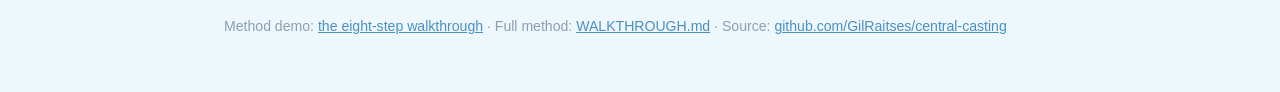
==== commit 560c4828: "Link the aimez routing demo from the in-practice page" ====
--- a/aimez-program.html
+++ b/aimez-program.html
@@ -18,7 +18,7 @@
 <main>
   <h1>Central Casting in practice</h1>
   <p class="subtitle">How the aimez.ai research program runs on the method.</p>
-  <p class="scope">This page shows the real catalogue and tooling behind the aimez.ai research program, as a worked counterpart to the sanitized demo. The operating layer is Cursor.</p>
+  <p class="scope">This page shows the demo catalogue and tooling behind the aimez.ai research program, as a worked counterpart to the sanitized demo. The operating layer is Cursor.</p>
 
   <h2>The four columns</h2>
   <p>The program is organized along four columns that the catalogue keeps separate, so any file or action resolves to a clear place.</p>
@@ -64,30 +64,30 @@
 
   <h2>Actors: orchestration and the work lanes</h2>
   <div class="diagram">
-    <svg viewBox="0 0 762 288" role="img" aria-label="The O0 orchestrator routes work to four clusters of lanes">
+    <svg viewBox="0 0 762 288" role="img" aria-label="The 00 orchestrator routes work to four clusters of lanes">
       <defs>
         <marker id="ar2" markerWidth="9" markerHeight="9" refX="7" refY="3" orient="auto" markerUnits="strokeWidth"><path d="M0,0 L7,3 L0,6 z" fill="#7ec8e3"/></marker>
       </defs>
       <g font-family="sans-serif">
         <rect x="24" y="108" width="160" height="76" rx="14" fill="#f7d6e3" stroke="#e07a9f" stroke-width="2"/>
-        <text x="104" y="142" text-anchor="middle" font-size="20" font-weight="700" fill="#b8567f">O0</text>
+        <text x="104" y="142" text-anchor="middle" font-size="20" font-weight="700" fill="#b8567f">00</text>
         <text x="104" y="163" text-anchor="middle" font-size="12" fill="#a05c79">orchestrator</text>
 
         <rect x="332" y="18" width="406" height="52" rx="12" fill="#eaf6fc" stroke="#7ec8e3" stroke-width="2"/>
         <text x="350" y="40" font-size="13" font-weight="600" fill="#3f5161">Build and validate</text>
-        <text x="350" y="58" font-size="12" fill="#6a8198">O1 Authority &#183; O3 Control &#183; O9 Integration &#183; O10 Versioning</text>
+        <text x="350" y="58" font-size="12" fill="#6a8198">01 Authority &#183; 02 Control &#183; 05 Integration &#183; 01 Versioning</text>
 
         <rect x="332" y="84" width="406" height="52" rx="12" fill="#eaf6fc" stroke="#7ec8e3" stroke-width="2"/>
         <text x="350" y="106" font-size="13" font-weight="600" fill="#3f5161">Research and theory</text>
-        <text x="350" y="124" font-size="12" fill="#6a8198">O2 Research &#183; O7 Theory &#183; O8 Topological modeling</text>
+        <text x="350" y="124" font-size="12" fill="#6a8198">01 Research &#183; 03 Theory &#183; 04 Topological modeling</text>
 
         <rect x="332" y="150" width="406" height="52" rx="12" fill="#eaf6fc" stroke="#7ec8e3" stroke-width="2"/>
         <text x="350" y="172" font-size="13" font-weight="600" fill="#3f5161">Product and docs</text>
-        <text x="350" y="190" font-size="12" fill="#6a8198">O4 UX &#183; O11 Knowledge &#183; O12 Alignment &#183; O13 Misalignment &#183; O14 R&amp;D</text>
+        <text x="350" y="190" font-size="12" fill="#6a8198">03 UX &#183; 02 Knowledge &#183; 03 Alignment &#183; 04 Misalignment &#183; 05 R&amp;D</text>
 
         <rect x="332" y="216" width="406" height="52" rx="12" fill="#eaf6fc" stroke="#7ec8e3" stroke-width="2"/>
         <text x="350" y="238" font-size="13" font-weight="600" fill="#3f5161">Strategy and publication</text>
-        <text x="350" y="256" font-size="12" fill="#6a8198">O5 Patenting &#183; O6 Packaging &#183; O16 Publication</text>
+        <text x="350" y="256" font-size="12" fill="#6a8198">04 Patenting &#183; 05 Packaging &#183; 05 Publication</text>
 
         <line x1="184" y1="146" x2="330" y2="44" stroke="#7ec8e3" stroke-width="2" marker-end="url(#ar2)"/>
         <line x1="184" y1="146" x2="330" y2="110" stroke="#7ec8e3" stroke-width="2" marker-end="url(#ar2)"/>
@@ -100,7 +100,7 @@
 
   <h2>Contracts: how work moves and remembers</h2>
   <div class="diagram">
-    <svg viewBox="0 0 762 220" role="img" aria-label="A thread is routed by O0 to a work lane task home, which records checkpoints a later session reads to resume">
+    <svg viewBox="0 0 762 220" role="img" aria-label="A thread is routed by 00 to a work lane task home, which records checkpoints a later session reads to resume">
       <defs>
         <marker id="ar3" markerWidth="9" markerHeight="9" refX="7" refY="3" orient="auto" markerUnits="strokeWidth"><path d="M0,0 L7,3 L0,6 z" fill="#7ec8e3"/></marker>
         <marker id="ar3p" markerWidth="9" markerHeight="9" refX="7" refY="3" orient="auto" markerUnits="strokeWidth"><path d="M0,0 L7,3 L0,6 z" fill="#e07a9f"/></marker>
@@ -111,7 +111,7 @@
         <text x="99" y="74" text-anchor="middle" font-size="13" font-weight="600" fill="#3f5161">thread</text>
 
         <rect x="210" y="24" width="166" height="72" rx="12" fill="#f7d6e3" stroke="#e07a9f" stroke-width="2"/>
-        <text x="293" y="56" text-anchor="middle" font-size="13" font-weight="600" fill="#b8567f">O0 orchestrator</text>
+        <text x="293" y="56" text-anchor="middle" font-size="13" font-weight="600" fill="#b8567f">00 orchestrator</text>
         <text x="293" y="74" text-anchor="middle" font-size="11" fill="#a05c79">intake and routing</text>
 
         <rect x="404" y="24" width="172" height="72" rx="12" fill="#ffffff" stroke="#7ec8e3" stroke-width="2"/>
@@ -136,37 +136,37 @@
   <h2>The full catalogue</h2>
   <table>
     <tr><th>ID</th><th>Letter</th><th>Lane</th></tr>
-    <tr class="o0"><td class="id">O0</td><td class="lt">zero element</td><td>Orchestration and coordinating. Intake, routing, state reconciliation, catalogue hygiene and cross-repo packaging. It does not execute lane work.</td></tr>
-    <tr><td class="id">O1</td><td class="lt">A</td><td>Authority / System / Excavation / Validation / Chain Execution</td></tr>
-    <tr><td class="id">O2</td><td class="lt">B</td><td>Research / Analysis / Experimental Lab</td></tr>
-    <tr><td class="id">O3</td><td class="lt">C</td><td>Control System Infra Unification</td></tr>
-    <tr><td class="id">O4</td><td class="lt">D</td><td>UX / Documentation</td></tr>
-    <tr><td class="id">O5</td><td class="lt">E</td><td>Patenting / Authoring Strategy</td></tr>
-    <tr><td class="id">O6</td><td class="lt">F</td><td>Packaging / Boundary Tracking / Presentation Slides</td></tr>
-    <tr><td class="id">O7</td><td class="lt">G</td><td>Theoretical Research / Interdisciplinary Collaboration</td></tr>
-    <tr><td class="id">O8</td><td class="lt">H</td><td>Topological Modeling / Hatcher</td></tr>
-    <tr><td class="id">O9</td><td class="lt">I</td><td>Integration / Frontend Testing</td></tr>
-    <tr><td class="id">O10</td><td class="lt">J</td><td>Production Versioning / Repo Hygiene</td></tr>
-    <tr><td class="id">O11</td><td class="lt">K</td><td>Knowledge Base / ROM Interpretability</td></tr>
-    <tr><td class="id">O12</td><td class="lt">L</td><td>Product Alignment</td></tr>
-    <tr><td class="id">O13</td><td class="lt">M</td><td>Product Misalignment</td></tr>
-    <tr><td class="id">O14</td><td class="lt">N</td><td>New Features R&amp;D</td></tr>
-    <tr class="retired"><td class="id">O15</td><td class="lt">O</td><td>Retired as a work lane. Orchestration is the role of the zero element O0.</td></tr>
-    <tr><td class="id">O16</td><td class="lt">P</td><td>Publication / Exploratory Findings Manuscript. Presentation, funding and paper-drafting coordination.</td></tr>
+    <tr class="o0"><td class="id">00</td><td class="lt">zero element</td><td>Orchestration and coordinating. Intake, routing, state reconciliation, catalogue hygiene and cross-repo packaging. It does not execute lane work.</td></tr>
+    <tr><td class="id">01</td><td class="lt">A</td><td>Authority / System / Excavation / Validation / Chain Execution</td></tr>
+    <tr><td class="id">01</td><td class="lt">B</td><td>Research / Analysis / Experimental Lab</td></tr>
+    <tr><td class="id">02</td><td class="lt">C</td><td>Control System Infra Unification</td></tr>
+    <tr><td class="id">03</td><td class="lt">D</td><td>UX / Documentation</td></tr>
+    <tr><td class="id">04</td><td class="lt">E</td><td>Patenting / Authoring Strategy</td></tr>
+    <tr><td class="id">05</td><td class="lt">F</td><td>Packaging / Boundary Tracking / Presentation Slides</td></tr>
+    <tr><td class="id">03</td><td class="lt">G</td><td>Theoretical Research / Interdisciplinary Collaboration</td></tr>
+    <tr><td class="id">04</td><td class="lt">H</td><td>Topological Modeling / Hatcher</td></tr>
+    <tr><td class="id">05</td><td class="lt">I</td><td>Integration / Frontend Testing</td></tr>
+    <tr><td class="id">01</td><td class="lt">J</td><td>Packaging and presentation</td></tr>
+    <tr><td class="id">02</td><td class="lt">K</td><td>Research and analysis</td></tr>
+    <tr><td class="id">03</td><td class="lt">L</td><td>Modeling and experiments</td></tr>
+    <tr><td class="id">04</td><td class="lt">M</td><td>Writing and documentation</td></tr>
+    <tr><td class="id">05</td><td class="lt">N</td><td>New Features R&amp;D</td></tr>
+    <tr class="retired"><td class="id">00</td><td class="lt">O</td><td>Retired as a work lane. Orchestration is the role of the zero element 00.</td></tr>
+    <tr><td class="id">05</td><td class="lt">P</td><td>Packaging and presentation. Presentation, funding and paper-drafting coordination.</td></tr>
   </table>
 
   <h2>How aimez.ai runs on it</h2>
   <p>The aimez.ai research program is the work this catalogue coordinates, and the clearest single output is the <a href="https://aimez.ai/notes/routing-demo.html" target="_blank" rel="noopener noreferrer">stress-aware routing demo</a>, built and orchestrated through these lanes. Recent task homes map onto the lanes like this.</p>
   <table>
     <tr><th>Lane</th><th>aimez.ai work</th></tr>
-    <tr><td class="lt">O0 orchestration</td><td>cross-repo local orchestration, packaging the program across the site, the manuscripts and the public demos</td></tr>
-    <tr><td class="lt">O4 UX / Documentation</td><td>aimez site identity, the notes pages and the figures gallery</td></tr>
-    <tr><td class="lt">O5 Patenting / Authoring Strategy</td><td>the StreetLight validation brief and provider disclosure boundaries</td></tr>
-    <tr><td class="lt">O6 Packaging</td><td>the advisor outreach packet and grant proposal revision alignment</td></tr>
-    <tr><td class="lt">O7 Theoretical Research</td><td>the research partner packet, formal theory sharpness and the allocentric flocking bridge</td></tr>
-    <tr><td class="lt">O8 Topological Modeling</td><td>the topological framing of the Manhattan graph work</td></tr>
-    <tr><td class="lt">O12 Product Alignment</td><td>aimez program identity, holding the program coherent across surfaces</td></tr>
-    <tr><td class="lt">O16 Publication</td><td>the exploratory findings manuscript chain, presentation and funding coordination</td></tr>
+    <tr><td class="lt">00 orchestration</td><td>cross-repo local orchestration, packaging the program across the site, the manuscripts and the public demos</td></tr>
+    <tr><td class="lt">03 UX / Documentation</td><td>aimez site identity, the notes pages and the figures gallery</td></tr>
+    <tr><td class="lt">04 Patenting / Authoring Strategy</td><td>the StreetLight validation brief and provider disclosure boundaries</td></tr>
+    <tr><td class="lt">05 Packaging</td><td>the advisor outreach packet and grant proposal revision alignment</td></tr>
+    <tr><td class="lt">03 Theoretical Research</td><td>the research partner packet, formal theory sharpness and the allocentric flocking bridge</td></tr>
+    <tr><td class="lt">04 Topological Modeling</td><td>the topological framing of the Manhattan graph work</td></tr>
+    <tr><td class="lt">03 Modeling and experiments</td><td>aimez program identity, holding the program coherent across surfaces</td></tr>
+    <tr><td class="lt">05 Publication</td><td>the exploratory findings manuscript chain, presentation and funding coordination</td></tr>
   </table>
 
   <h2>Honest scope</h2>
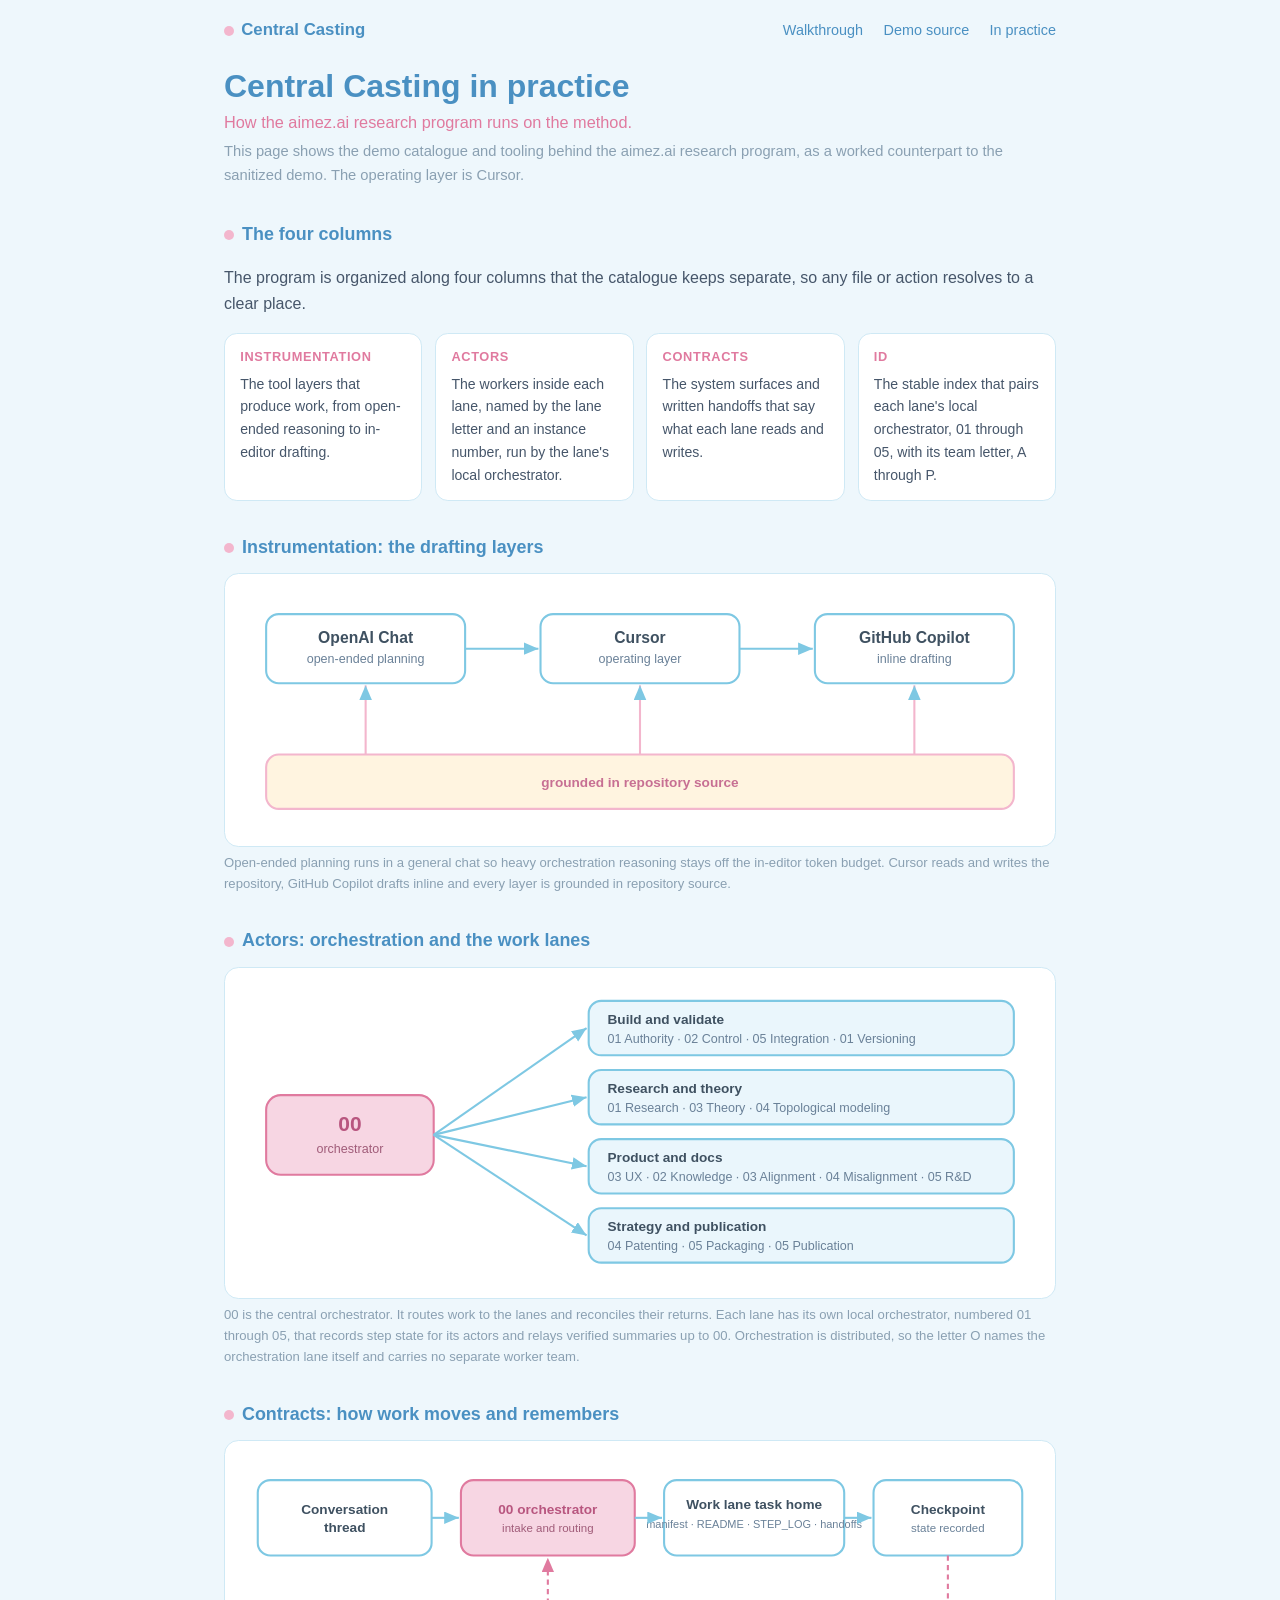
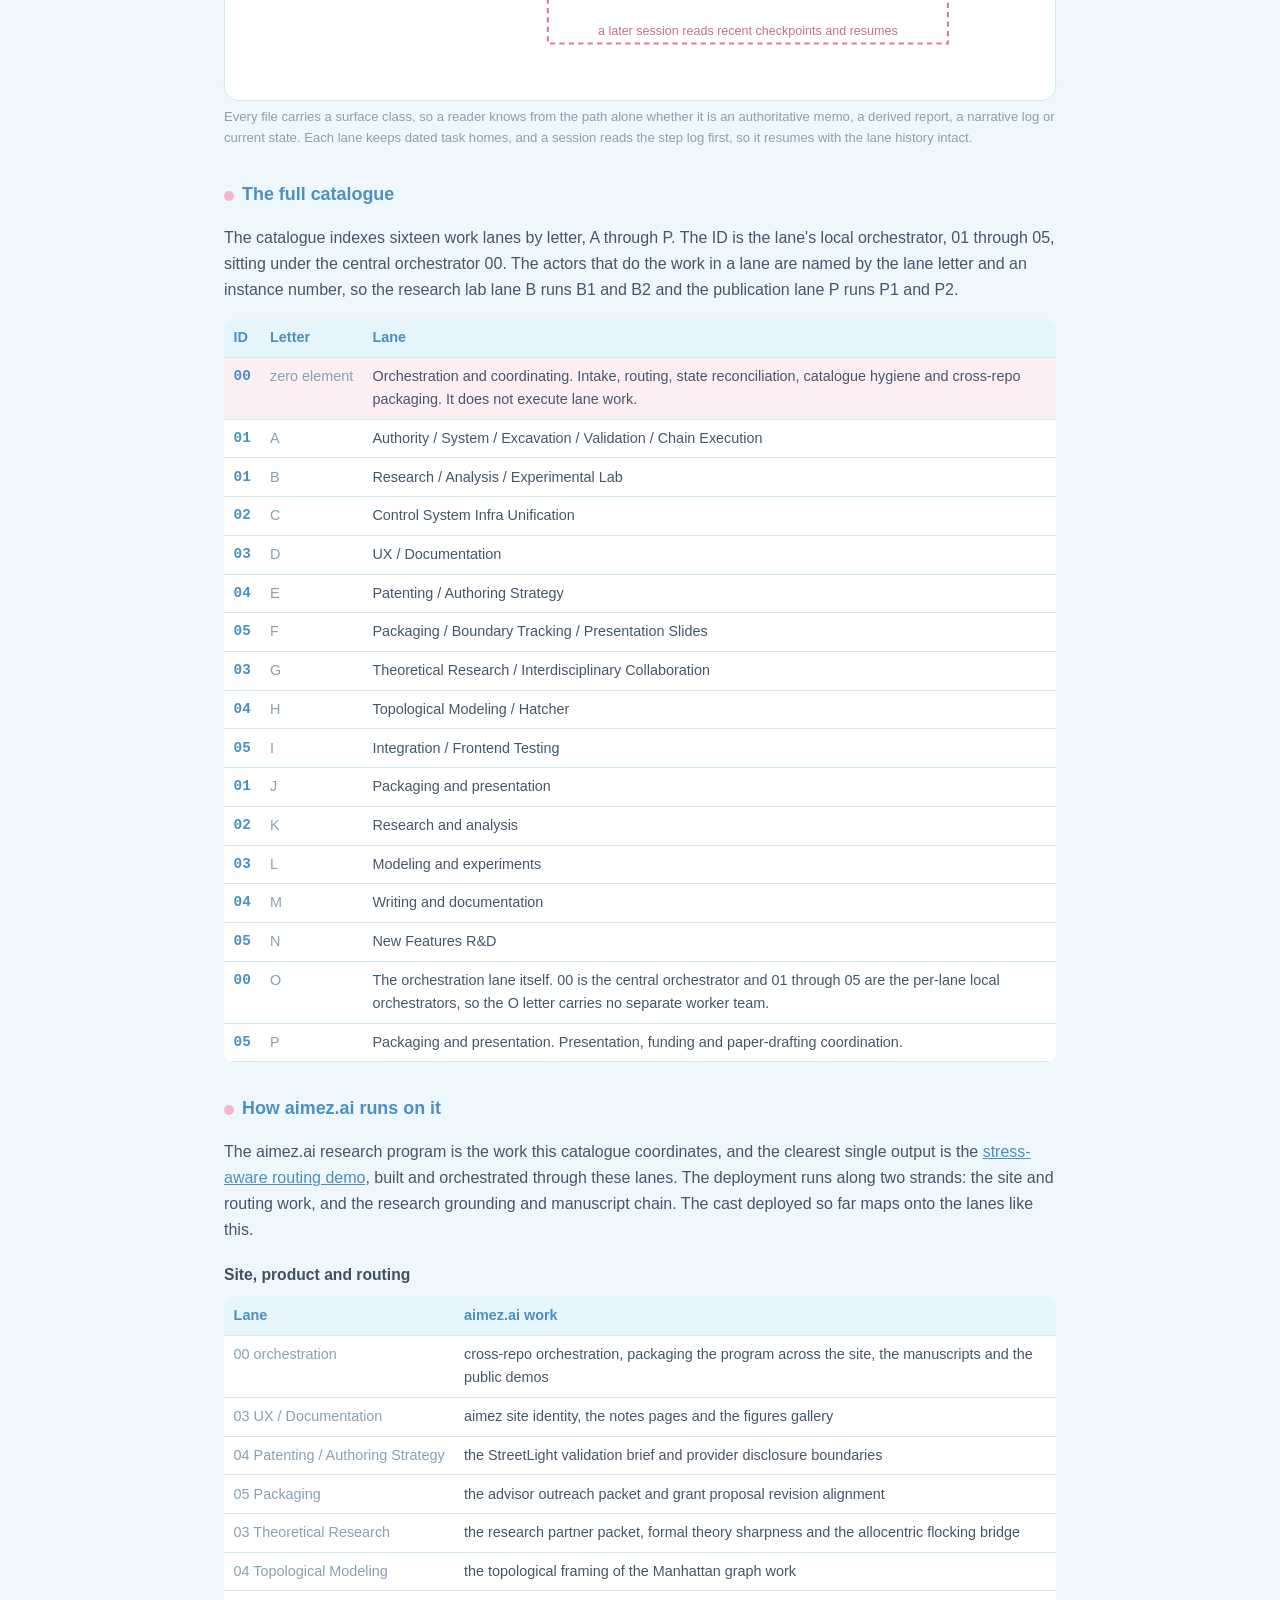
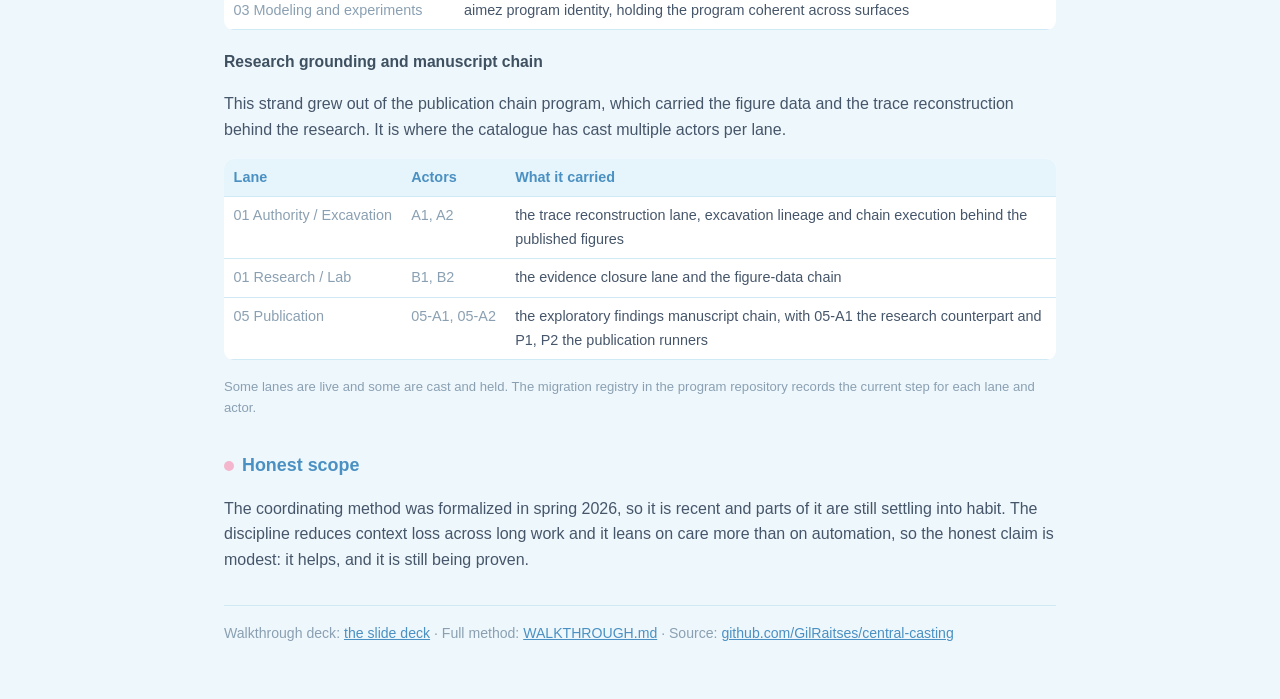
==== commit 04a03e25: "Correct the casting model and add the walkthrough slide deck Fix the lane definition (a lane is a te" ====
--- a/aimez-program.html
+++ b/aimez-program.html
@@ -10,7 +10,7 @@
   <header class="site-nav">
     <a class="brand" href="index.html">Central Casting</a>
     <nav>
-      <a href="walkthrough.html">Walkthrough</a>
+      <a href="walkthrough-deck.html">Walkthrough</a>
       <a href="demo-source.html">Demo source</a>
       <a href="aimez-program.html">In practice</a>
     </nav>
@@ -24,9 +24,9 @@
   <p>The program is organized along four columns that the catalogue keeps separate, so any file or action resolves to a clear place.</p>
   <div class="cols">
     <div class="col"><h4>Instrumentation</h4><p>The tool layers that produce work, from open-ended reasoning to in-editor drafting.</p></div>
-    <div class="col"><h4>Actors</h4><p>The work lanes, each a role with one job, indexed under the O lane.</p></div>
+    <div class="col"><h4>Actors</h4><p>The workers inside each lane, named by the lane letter and an instance number, run by the lane's local orchestrator.</p></div>
     <div class="col"><h4>Contracts</h4><p>The system surfaces and written handoffs that say what each lane reads and writes.</p></div>
-    <div class="col"><h4>ID</h4><p>The stable index that names each lane by number and letter.</p></div>
+    <div class="col"><h4>ID</h4><p>The stable index that pairs each lane's local orchestrator, 01 through 05, with its team letter, A through P.</p></div>
   </div>
 
   <h2>Instrumentation: the drafting layers</h2>
@@ -96,7 +96,7 @@
       </g>
     </svg>
   </div>
-  <p class="cap">The orchestrator is the zero element of the O lane. It routes work to the lettered lanes A through N and P. Letter O has no work lane, because orchestration is the role of the zero element.</p>
+  <p class="cap">00 is the central orchestrator. It routes work to the lanes and reconciles their returns. Each lane has its own local orchestrator, numbered 01 through 05, that records step state for its actors and relays verified summaries up to 00. Orchestration is distributed, so the letter O names the orchestration lane itself and carries no separate worker team.</p>
 
   <h2>Contracts: how work moves and remembers</h2>
   <div class="diagram">
@@ -134,6 +134,7 @@
   <p class="cap">Every file carries a surface class, so a reader knows from the path alone whether it is an authoritative memo, a derived report, a narrative log or current state. Each lane keeps dated task homes, and a session reads the step log first, so it resumes with the lane history intact.</p>
 
   <h2>The full catalogue</h2>
+  <p>The catalogue indexes sixteen work lanes by letter, A through P. The ID is the lane's local orchestrator, 01 through 05, sitting under the central orchestrator 00. The actors that do the work in a lane are named by the lane letter and an instance number, so the research lab lane B runs B1 and B2 and the publication lane P runs P1 and P2.</p>
   <table>
     <tr><th>ID</th><th>Letter</th><th>Lane</th></tr>
     <tr class="o0"><td class="id">00</td><td class="lt">zero element</td><td>Orchestration and coordinating. Intake, routing, state reconciliation, catalogue hygiene and cross-repo packaging. It does not execute lane work.</td></tr>
@@ -151,28 +152,39 @@
     <tr><td class="id">03</td><td class="lt">L</td><td>Modeling and experiments</td></tr>
     <tr><td class="id">04</td><td class="lt">M</td><td>Writing and documentation</td></tr>
     <tr><td class="id">05</td><td class="lt">N</td><td>New Features R&amp;D</td></tr>
-    <tr class="retired"><td class="id">00</td><td class="lt">O</td><td>Retired as a work lane. Orchestration is the role of the zero element 00.</td></tr>
+    <tr><td class="id">00</td><td class="lt">O</td><td>The orchestration lane itself. 00 is the central orchestrator and 01 through 05 are the per-lane local orchestrators, so the O letter carries no separate worker team.</td></tr>
     <tr><td class="id">05</td><td class="lt">P</td><td>Packaging and presentation. Presentation, funding and paper-drafting coordination.</td></tr>
   </table>
 
   <h2>How aimez.ai runs on it</h2>
-  <p>The aimez.ai research program is the work this catalogue coordinates, and the clearest single output is the <a href="https://aimez.ai/notes/routing-demo.html" target="_blank" rel="noopener noreferrer">stress-aware routing demo</a>, built and orchestrated through these lanes. Recent task homes map onto the lanes like this.</p>
+  <p>The aimez.ai research program is the work this catalogue coordinates, and the clearest single output is the <a href="https://aimez.ai/notes/routing-demo.html" target="_blank" rel="noopener noreferrer">stress-aware routing demo</a>, built and orchestrated through these lanes. The deployment runs along two strands: the site and routing work, and the research grounding and manuscript chain. The cast deployed so far maps onto the lanes like this.</p>
+
+  <h3>Site, product and routing</h3>
   <table>
     <tr><th>Lane</th><th>aimez.ai work</th></tr>
-    <tr><td class="lt">00 orchestration</td><td>cross-repo local orchestration, packaging the program across the site, the manuscripts and the public demos</td></tr>
+    <tr><td class="lt">00 orchestration</td><td>cross-repo orchestration, packaging the program across the site, the manuscripts and the public demos</td></tr>
     <tr><td class="lt">03 UX / Documentation</td><td>aimez site identity, the notes pages and the figures gallery</td></tr>
     <tr><td class="lt">04 Patenting / Authoring Strategy</td><td>the StreetLight validation brief and provider disclosure boundaries</td></tr>
     <tr><td class="lt">05 Packaging</td><td>the advisor outreach packet and grant proposal revision alignment</td></tr>
     <tr><td class="lt">03 Theoretical Research</td><td>the research partner packet, formal theory sharpness and the allocentric flocking bridge</td></tr>
     <tr><td class="lt">04 Topological Modeling</td><td>the topological framing of the Manhattan graph work</td></tr>
     <tr><td class="lt">03 Modeling and experiments</td><td>aimez program identity, holding the program coherent across surfaces</td></tr>
-    <tr><td class="lt">05 Publication</td><td>the exploratory findings manuscript chain, presentation and funding coordination</td></tr>
   </table>
+
+  <h3>Research grounding and manuscript chain</h3>
+  <p>This strand grew out of the publication chain program, which carried the figure data and the trace reconstruction behind the research. It is where the catalogue has cast multiple actors per lane.</p>
+  <table>
+    <tr><th>Lane</th><th>Actors</th><th>What it carried</th></tr>
+    <tr><td class="lt">01 Authority / Excavation</td><td class="lt">A1, A2</td><td>the trace reconstruction lane, excavation lineage and chain execution behind the published figures</td></tr>
+    <tr><td class="lt">01 Research / Lab</td><td class="lt">B1, B2</td><td>the evidence closure lane and the figure-data chain</td></tr>
+    <tr><td class="lt">05 Publication</td><td class="lt">05-A1, 05-A2</td><td>the exploratory findings manuscript chain, with 05-A1 the research counterpart and P1, P2 the publication runners</td></tr>
+  </table>
+  <p class="cap">Some lanes are live and some are cast and held. The migration registry in the program repository records the current step for each lane and actor.</p>
 
   <h2>Honest scope</h2>
   <p>The coordinating method was formalized in spring 2026, so it is recent and parts of it are still settling into habit. The discipline reduces context loss across long work and it leans on care more than on automation, so the honest claim is modest: it helps, and it is still being proven.</p>
 
-  <p class="foot">Method demo: <a href="index.html">the eight-step walkthrough</a> &middot; Full method: <a href="WALKTHROUGH.md">WALKTHROUGH.md</a> &middot; Source: <a href="https://github.com/GilRaitses/central-casting">github.com/GilRaitses/central-casting</a></p>
+  <p class="foot">Walkthrough deck: <a href="walkthrough-deck.html">the slide deck</a> &middot; Full method: <a href="WALKTHROUGH.md">WALKTHROUGH.md</a> &middot; Source: <a href="https://github.com/GilRaitses/central-casting">github.com/GilRaitses/central-casting</a></p>
 </main>
 </body>
 </html>
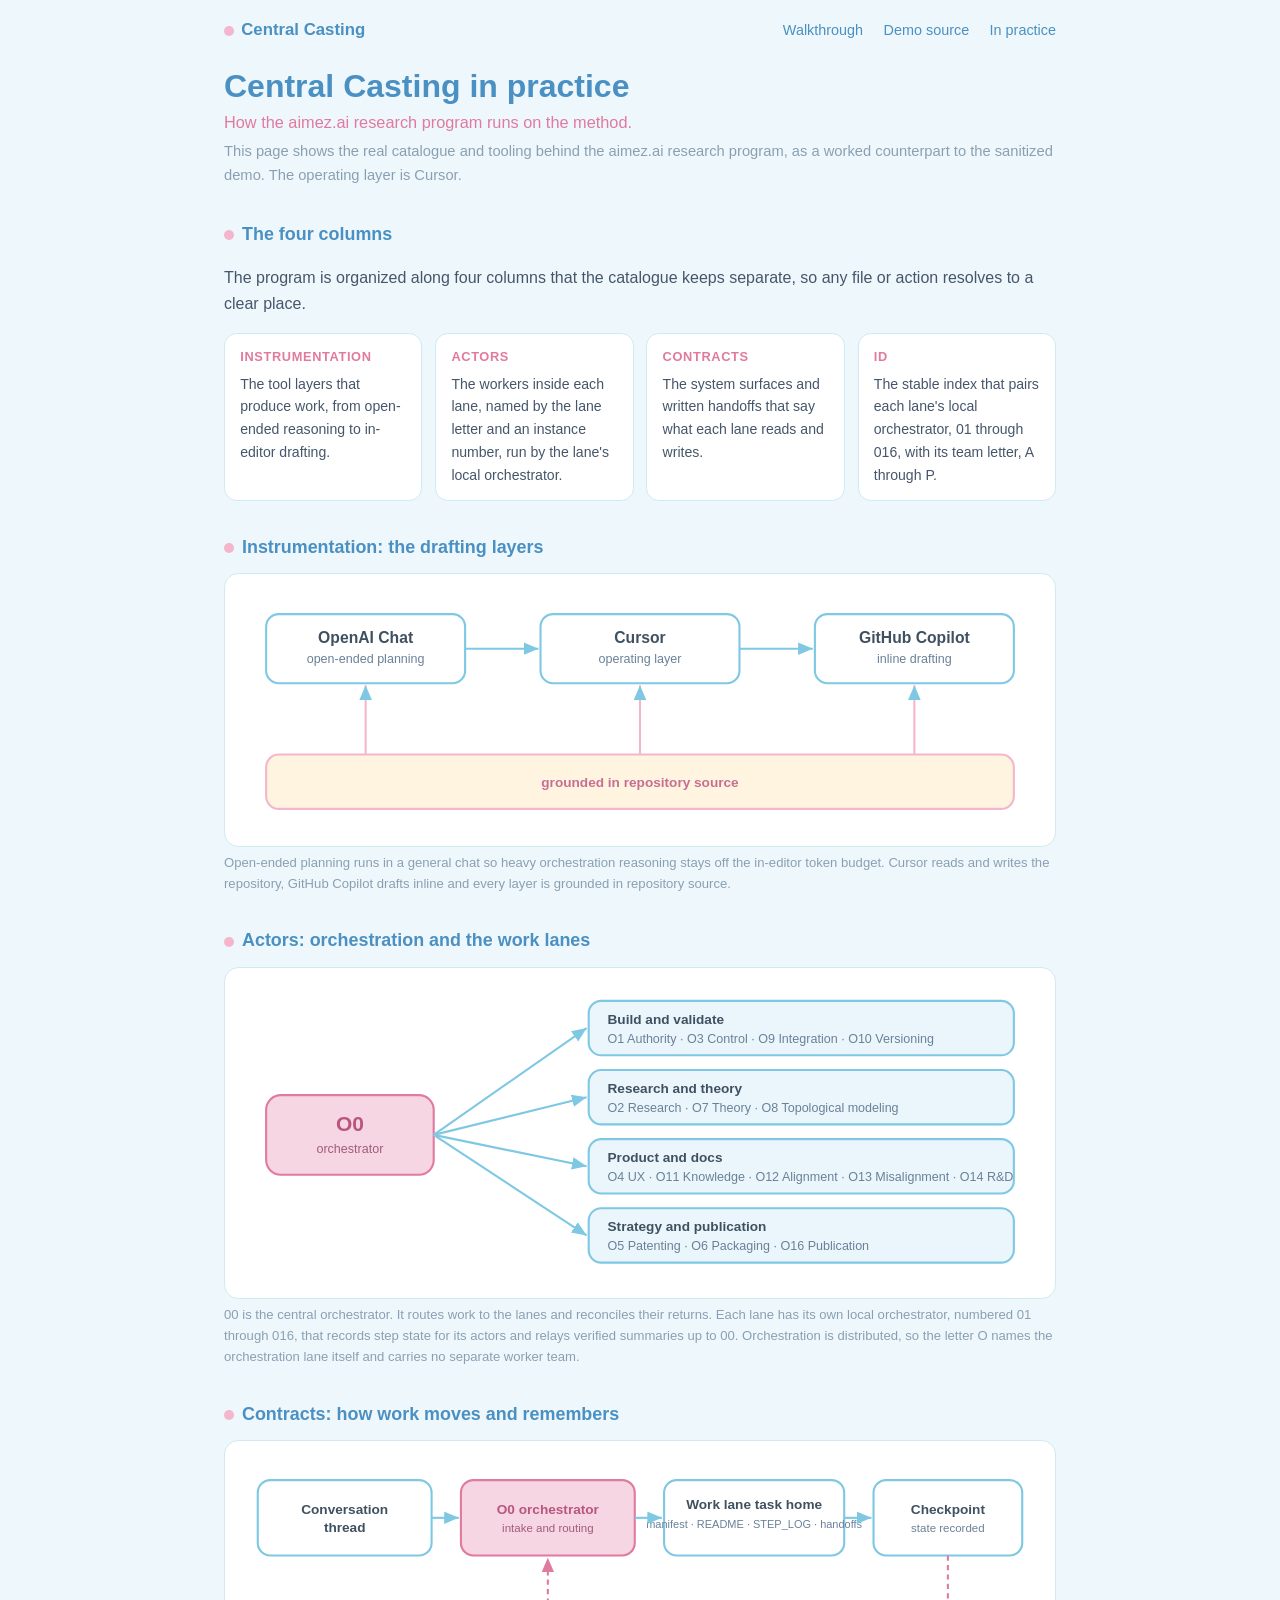
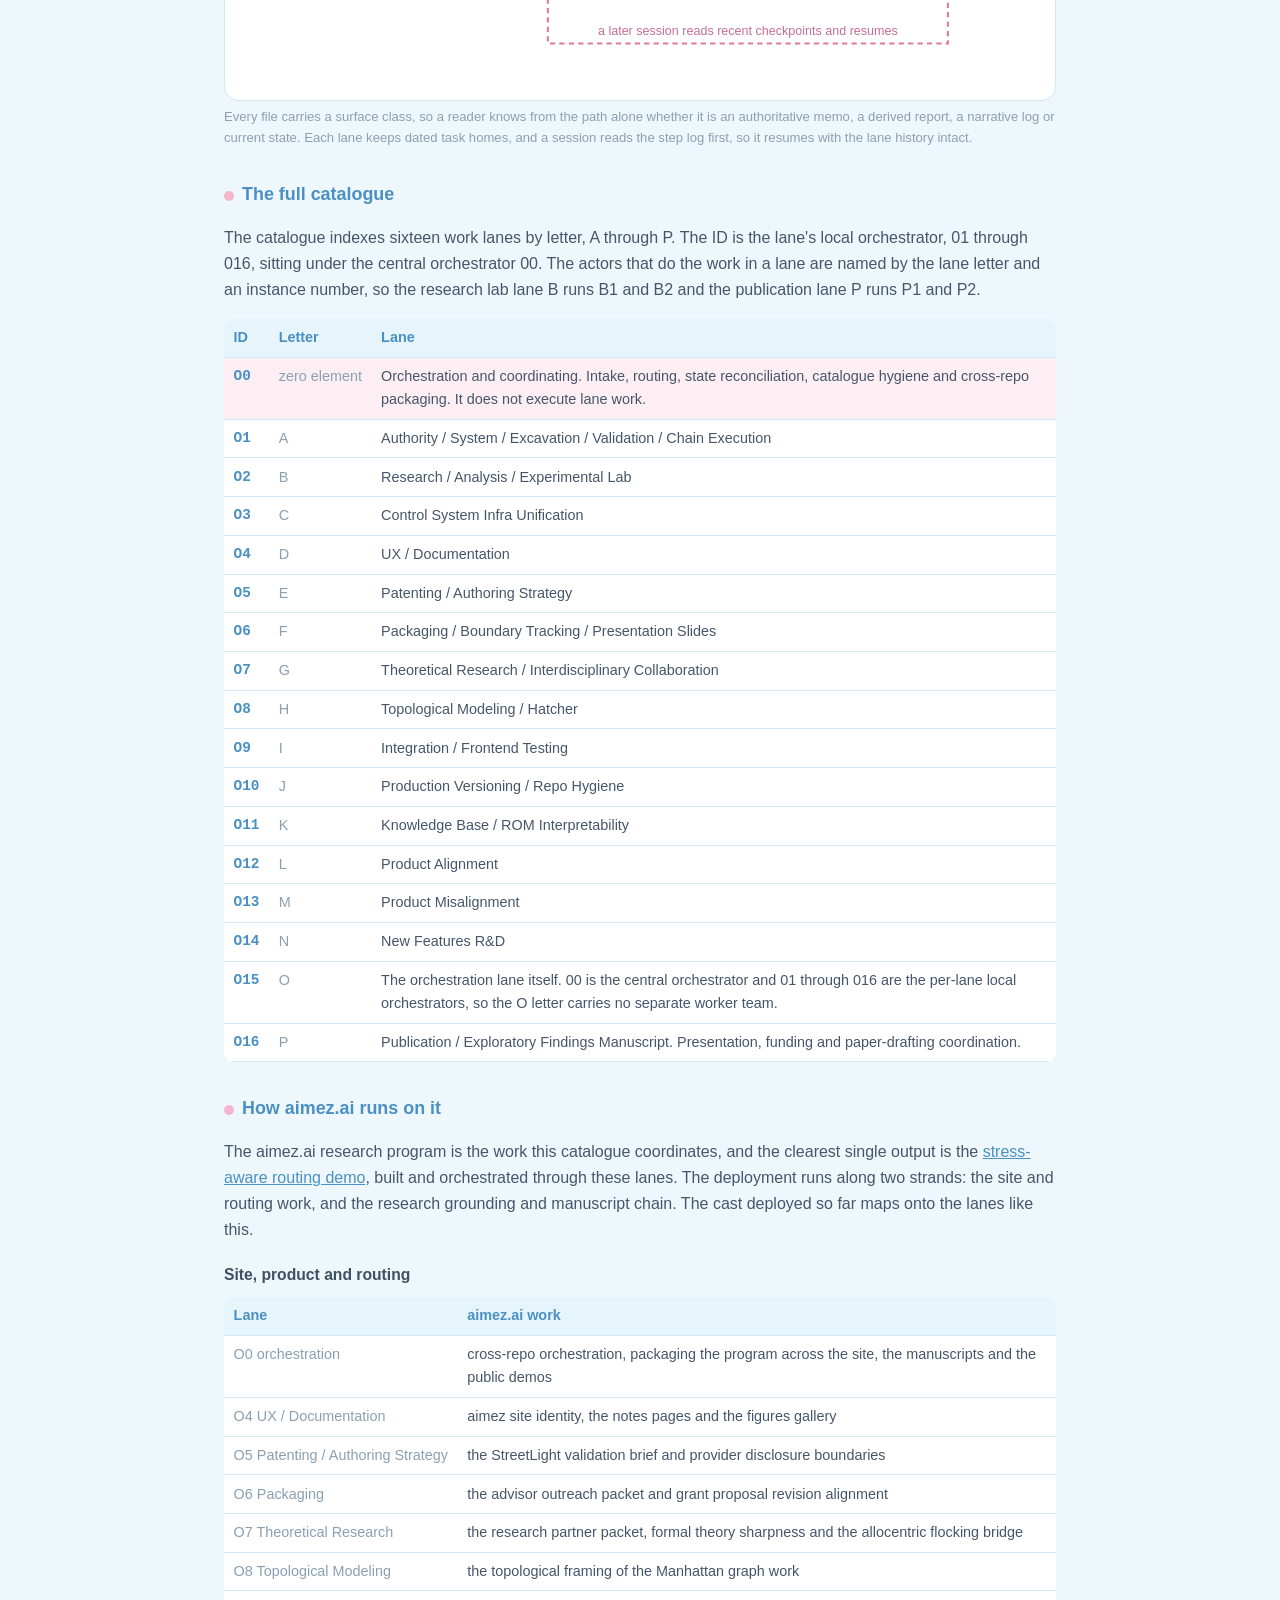
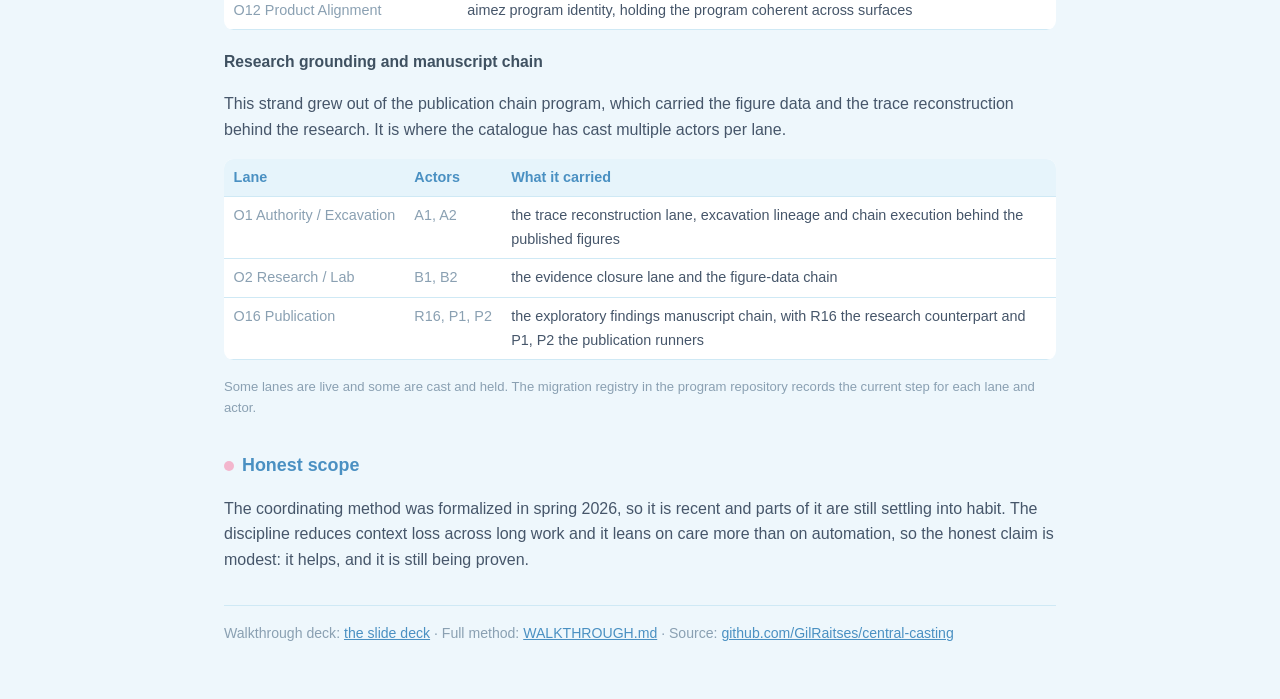
==== commit 22571a14: "Correct the casting model and add the walkthrough slide deck Fix the lane definition (a lane is a te" ====
--- a/aimez-program.html
+++ b/aimez-program.html
@@ -18,7 +18,7 @@
 <main>
   <h1>Central Casting in practice</h1>
   <p class="subtitle">How the aimez.ai research program runs on the method.</p>
-  <p class="scope">This page shows the demo catalogue and tooling behind the aimez.ai research program, as a worked counterpart to the sanitized demo. The operating layer is Cursor.</p>
+  <p class="scope">This page shows the real catalogue and tooling behind the aimez.ai research program, as a worked counterpart to the sanitized demo. The operating layer is Cursor.</p>
 
   <h2>The four columns</h2>
   <p>The program is organized along four columns that the catalogue keeps separate, so any file or action resolves to a clear place.</p>
@@ -26,7 +26,7 @@
     <div class="col"><h4>Instrumentation</h4><p>The tool layers that produce work, from open-ended reasoning to in-editor drafting.</p></div>
     <div class="col"><h4>Actors</h4><p>The workers inside each lane, named by the lane letter and an instance number, run by the lane's local orchestrator.</p></div>
     <div class="col"><h4>Contracts</h4><p>The system surfaces and written handoffs that say what each lane reads and writes.</p></div>
-    <div class="col"><h4>ID</h4><p>The stable index that pairs each lane's local orchestrator, 01 through 05, with its team letter, A through P.</p></div>
+    <div class="col"><h4>ID</h4><p>The stable index that pairs each lane's local orchestrator, 01 through 016, with its team letter, A through P.</p></div>
   </div>
 
   <h2>Instrumentation: the drafting layers</h2>
@@ -64,30 +64,30 @@
 
   <h2>Actors: orchestration and the work lanes</h2>
   <div class="diagram">
-    <svg viewBox="0 0 762 288" role="img" aria-label="The 00 orchestrator routes work to four clusters of lanes">
+    <svg viewBox="0 0 762 288" role="img" aria-label="The O0 orchestrator routes work to four clusters of lanes">
       <defs>
         <marker id="ar2" markerWidth="9" markerHeight="9" refX="7" refY="3" orient="auto" markerUnits="strokeWidth"><path d="M0,0 L7,3 L0,6 z" fill="#7ec8e3"/></marker>
       </defs>
       <g font-family="sans-serif">
         <rect x="24" y="108" width="160" height="76" rx="14" fill="#f7d6e3" stroke="#e07a9f" stroke-width="2"/>
-        <text x="104" y="142" text-anchor="middle" font-size="20" font-weight="700" fill="#b8567f">00</text>
+        <text x="104" y="142" text-anchor="middle" font-size="20" font-weight="700" fill="#b8567f">O0</text>
         <text x="104" y="163" text-anchor="middle" font-size="12" fill="#a05c79">orchestrator</text>
 
         <rect x="332" y="18" width="406" height="52" rx="12" fill="#eaf6fc" stroke="#7ec8e3" stroke-width="2"/>
         <text x="350" y="40" font-size="13" font-weight="600" fill="#3f5161">Build and validate</text>
-        <text x="350" y="58" font-size="12" fill="#6a8198">01 Authority &#183; 02 Control &#183; 05 Integration &#183; 01 Versioning</text>
+        <text x="350" y="58" font-size="12" fill="#6a8198">O1 Authority &#183; O3 Control &#183; O9 Integration &#183; O10 Versioning</text>
 
         <rect x="332" y="84" width="406" height="52" rx="12" fill="#eaf6fc" stroke="#7ec8e3" stroke-width="2"/>
         <text x="350" y="106" font-size="13" font-weight="600" fill="#3f5161">Research and theory</text>
-        <text x="350" y="124" font-size="12" fill="#6a8198">01 Research &#183; 03 Theory &#183; 04 Topological modeling</text>
+        <text x="350" y="124" font-size="12" fill="#6a8198">O2 Research &#183; O7 Theory &#183; O8 Topological modeling</text>
 
         <rect x="332" y="150" width="406" height="52" rx="12" fill="#eaf6fc" stroke="#7ec8e3" stroke-width="2"/>
         <text x="350" y="172" font-size="13" font-weight="600" fill="#3f5161">Product and docs</text>
-        <text x="350" y="190" font-size="12" fill="#6a8198">03 UX &#183; 02 Knowledge &#183; 03 Alignment &#183; 04 Misalignment &#183; 05 R&amp;D</text>
+        <text x="350" y="190" font-size="12" fill="#6a8198">O4 UX &#183; O11 Knowledge &#183; O12 Alignment &#183; O13 Misalignment &#183; O14 R&amp;D</text>
 
         <rect x="332" y="216" width="406" height="52" rx="12" fill="#eaf6fc" stroke="#7ec8e3" stroke-width="2"/>
         <text x="350" y="238" font-size="13" font-weight="600" fill="#3f5161">Strategy and publication</text>
-        <text x="350" y="256" font-size="12" fill="#6a8198">04 Patenting &#183; 05 Packaging &#183; 05 Publication</text>
+        <text x="350" y="256" font-size="12" fill="#6a8198">O5 Patenting &#183; O6 Packaging &#183; O16 Publication</text>
 
         <line x1="184" y1="146" x2="330" y2="44" stroke="#7ec8e3" stroke-width="2" marker-end="url(#ar2)"/>
         <line x1="184" y1="146" x2="330" y2="110" stroke="#7ec8e3" stroke-width="2" marker-end="url(#ar2)"/>
@@ -96,11 +96,11 @@
       </g>
     </svg>
   </div>
-  <p class="cap">00 is the central orchestrator. It routes work to the lanes and reconciles their returns. Each lane has its own local orchestrator, numbered 01 through 05, that records step state for its actors and relays verified summaries up to 00. Orchestration is distributed, so the letter O names the orchestration lane itself and carries no separate worker team.</p>
+  <p class="cap">00 is the central orchestrator. It routes work to the lanes and reconciles their returns. Each lane has its own local orchestrator, numbered 01 through 016, that records step state for its actors and relays verified summaries up to 00. Orchestration is distributed, so the letter O names the orchestration lane itself and carries no separate worker team.</p>
 
   <h2>Contracts: how work moves and remembers</h2>
   <div class="diagram">
-    <svg viewBox="0 0 762 220" role="img" aria-label="A thread is routed by 00 to a work lane task home, which records checkpoints a later session reads to resume">
+    <svg viewBox="0 0 762 220" role="img" aria-label="A thread is routed by O0 to a work lane task home, which records checkpoints a later session reads to resume">
       <defs>
         <marker id="ar3" markerWidth="9" markerHeight="9" refX="7" refY="3" orient="auto" markerUnits="strokeWidth"><path d="M0,0 L7,3 L0,6 z" fill="#7ec8e3"/></marker>
         <marker id="ar3p" markerWidth="9" markerHeight="9" refX="7" refY="3" orient="auto" markerUnits="strokeWidth"><path d="M0,0 L7,3 L0,6 z" fill="#e07a9f"/></marker>
@@ -111,7 +111,7 @@
         <text x="99" y="74" text-anchor="middle" font-size="13" font-weight="600" fill="#3f5161">thread</text>
 
         <rect x="210" y="24" width="166" height="72" rx="12" fill="#f7d6e3" stroke="#e07a9f" stroke-width="2"/>
-        <text x="293" y="56" text-anchor="middle" font-size="13" font-weight="600" fill="#b8567f">00 orchestrator</text>
+        <text x="293" y="56" text-anchor="middle" font-size="13" font-weight="600" fill="#b8567f">O0 orchestrator</text>
         <text x="293" y="74" text-anchor="middle" font-size="11" fill="#a05c79">intake and routing</text>
 
         <rect x="404" y="24" width="172" height="72" rx="12" fill="#ffffff" stroke="#7ec8e3" stroke-width="2"/>
@@ -134,26 +134,26 @@
   <p class="cap">Every file carries a surface class, so a reader knows from the path alone whether it is an authoritative memo, a derived report, a narrative log or current state. Each lane keeps dated task homes, and a session reads the step log first, so it resumes with the lane history intact.</p>
 
   <h2>The full catalogue</h2>
-  <p>The catalogue indexes sixteen work lanes by letter, A through P. The ID is the lane's local orchestrator, 01 through 05, sitting under the central orchestrator 00. The actors that do the work in a lane are named by the lane letter and an instance number, so the research lab lane B runs B1 and B2 and the publication lane P runs P1 and P2.</p>
+  <p>The catalogue indexes sixteen work lanes by letter, A through P. The ID is the lane's local orchestrator, 01 through 016, sitting under the central orchestrator 00. The actors that do the work in a lane are named by the lane letter and an instance number, so the research lab lane B runs B1 and B2 and the publication lane P runs P1 and P2.</p>
   <table>
     <tr><th>ID</th><th>Letter</th><th>Lane</th></tr>
-    <tr class="o0"><td class="id">00</td><td class="lt">zero element</td><td>Orchestration and coordinating. Intake, routing, state reconciliation, catalogue hygiene and cross-repo packaging. It does not execute lane work.</td></tr>
-    <tr><td class="id">01</td><td class="lt">A</td><td>Authority / System / Excavation / Validation / Chain Execution</td></tr>
-    <tr><td class="id">01</td><td class="lt">B</td><td>Research / Analysis / Experimental Lab</td></tr>
-    <tr><td class="id">02</td><td class="lt">C</td><td>Control System Infra Unification</td></tr>
-    <tr><td class="id">03</td><td class="lt">D</td><td>UX / Documentation</td></tr>
-    <tr><td class="id">04</td><td class="lt">E</td><td>Patenting / Authoring Strategy</td></tr>
-    <tr><td class="id">05</td><td class="lt">F</td><td>Packaging / Boundary Tracking / Presentation Slides</td></tr>
-    <tr><td class="id">03</td><td class="lt">G</td><td>Theoretical Research / Interdisciplinary Collaboration</td></tr>
-    <tr><td class="id">04</td><td class="lt">H</td><td>Topological Modeling / Hatcher</td></tr>
-    <tr><td class="id">05</td><td class="lt">I</td><td>Integration / Frontend Testing</td></tr>
-    <tr><td class="id">01</td><td class="lt">J</td><td>Packaging and presentation</td></tr>
-    <tr><td class="id">02</td><td class="lt">K</td><td>Research and analysis</td></tr>
-    <tr><td class="id">03</td><td class="lt">L</td><td>Modeling and experiments</td></tr>
-    <tr><td class="id">04</td><td class="lt">M</td><td>Writing and documentation</td></tr>
-    <tr><td class="id">05</td><td class="lt">N</td><td>New Features R&amp;D</td></tr>
-    <tr><td class="id">00</td><td class="lt">O</td><td>The orchestration lane itself. 00 is the central orchestrator and 01 through 05 are the per-lane local orchestrators, so the O letter carries no separate worker team.</td></tr>
-    <tr><td class="id">05</td><td class="lt">P</td><td>Packaging and presentation. Presentation, funding and paper-drafting coordination.</td></tr>
+    <tr class="o0"><td class="id">O0</td><td class="lt">zero element</td><td>Orchestration and coordinating. Intake, routing, state reconciliation, catalogue hygiene and cross-repo packaging. It does not execute lane work.</td></tr>
+    <tr><td class="id">O1</td><td class="lt">A</td><td>Authority / System / Excavation / Validation / Chain Execution</td></tr>
+    <tr><td class="id">O2</td><td class="lt">B</td><td>Research / Analysis / Experimental Lab</td></tr>
+    <tr><td class="id">O3</td><td class="lt">C</td><td>Control System Infra Unification</td></tr>
+    <tr><td class="id">O4</td><td class="lt">D</td><td>UX / Documentation</td></tr>
+    <tr><td class="id">O5</td><td class="lt">E</td><td>Patenting / Authoring Strategy</td></tr>
+    <tr><td class="id">O6</td><td class="lt">F</td><td>Packaging / Boundary Tracking / Presentation Slides</td></tr>
+    <tr><td class="id">O7</td><td class="lt">G</td><td>Theoretical Research / Interdisciplinary Collaboration</td></tr>
+    <tr><td class="id">O8</td><td class="lt">H</td><td>Topological Modeling / Hatcher</td></tr>
+    <tr><td class="id">O9</td><td class="lt">I</td><td>Integration / Frontend Testing</td></tr>
+    <tr><td class="id">O10</td><td class="lt">J</td><td>Production Versioning / Repo Hygiene</td></tr>
+    <tr><td class="id">O11</td><td class="lt">K</td><td>Knowledge Base / ROM Interpretability</td></tr>
+    <tr><td class="id">O12</td><td class="lt">L</td><td>Product Alignment</td></tr>
+    <tr><td class="id">O13</td><td class="lt">M</td><td>Product Misalignment</td></tr>
+    <tr><td class="id">O14</td><td class="lt">N</td><td>New Features R&amp;D</td></tr>
+    <tr><td class="id">O15</td><td class="lt">O</td><td>The orchestration lane itself. 00 is the central orchestrator and 01 through 016 are the per-lane local orchestrators, so the O letter carries no separate worker team.</td></tr>
+    <tr><td class="id">O16</td><td class="lt">P</td><td>Publication / Exploratory Findings Manuscript. Presentation, funding and paper-drafting coordination.</td></tr>
   </table>
 
   <h2>How aimez.ai runs on it</h2>
@@ -162,22 +162,22 @@
   <h3>Site, product and routing</h3>
   <table>
     <tr><th>Lane</th><th>aimez.ai work</th></tr>
-    <tr><td class="lt">00 orchestration</td><td>cross-repo orchestration, packaging the program across the site, the manuscripts and the public demos</td></tr>
-    <tr><td class="lt">03 UX / Documentation</td><td>aimez site identity, the notes pages and the figures gallery</td></tr>
-    <tr><td class="lt">04 Patenting / Authoring Strategy</td><td>the StreetLight validation brief and provider disclosure boundaries</td></tr>
-    <tr><td class="lt">05 Packaging</td><td>the advisor outreach packet and grant proposal revision alignment</td></tr>
-    <tr><td class="lt">03 Theoretical Research</td><td>the research partner packet, formal theory sharpness and the allocentric flocking bridge</td></tr>
-    <tr><td class="lt">04 Topological Modeling</td><td>the topological framing of the Manhattan graph work</td></tr>
-    <tr><td class="lt">03 Modeling and experiments</td><td>aimez program identity, holding the program coherent across surfaces</td></tr>
+    <tr><td class="lt">O0 orchestration</td><td>cross-repo orchestration, packaging the program across the site, the manuscripts and the public demos</td></tr>
+    <tr><td class="lt">O4 UX / Documentation</td><td>aimez site identity, the notes pages and the figures gallery</td></tr>
+    <tr><td class="lt">O5 Patenting / Authoring Strategy</td><td>the StreetLight validation brief and provider disclosure boundaries</td></tr>
+    <tr><td class="lt">O6 Packaging</td><td>the advisor outreach packet and grant proposal revision alignment</td></tr>
+    <tr><td class="lt">O7 Theoretical Research</td><td>the research partner packet, formal theory sharpness and the allocentric flocking bridge</td></tr>
+    <tr><td class="lt">O8 Topological Modeling</td><td>the topological framing of the Manhattan graph work</td></tr>
+    <tr><td class="lt">O12 Product Alignment</td><td>aimez program identity, holding the program coherent across surfaces</td></tr>
   </table>
 
   <h3>Research grounding and manuscript chain</h3>
   <p>This strand grew out of the publication chain program, which carried the figure data and the trace reconstruction behind the research. It is where the catalogue has cast multiple actors per lane.</p>
   <table>
     <tr><th>Lane</th><th>Actors</th><th>What it carried</th></tr>
-    <tr><td class="lt">01 Authority / Excavation</td><td class="lt">A1, A2</td><td>the trace reconstruction lane, excavation lineage and chain execution behind the published figures</td></tr>
-    <tr><td class="lt">01 Research / Lab</td><td class="lt">B1, B2</td><td>the evidence closure lane and the figure-data chain</td></tr>
-    <tr><td class="lt">05 Publication</td><td class="lt">05-A1, 05-A2</td><td>the exploratory findings manuscript chain, with 05-A1 the research counterpart and P1, P2 the publication runners</td></tr>
+    <tr><td class="lt">O1 Authority / Excavation</td><td class="lt">A1, A2</td><td>the trace reconstruction lane, excavation lineage and chain execution behind the published figures</td></tr>
+    <tr><td class="lt">O2 Research / Lab</td><td class="lt">B1, B2</td><td>the evidence closure lane and the figure-data chain</td></tr>
+    <tr><td class="lt">O16 Publication</td><td class="lt">R16, P1, P2</td><td>the exploratory findings manuscript chain, with R16 the research counterpart and P1, P2 the publication runners</td></tr>
   </table>
   <p class="cap">Some lanes are live and some are cast and held. The migration registry in the program repository records the current step for each lane and actor.</p>
 
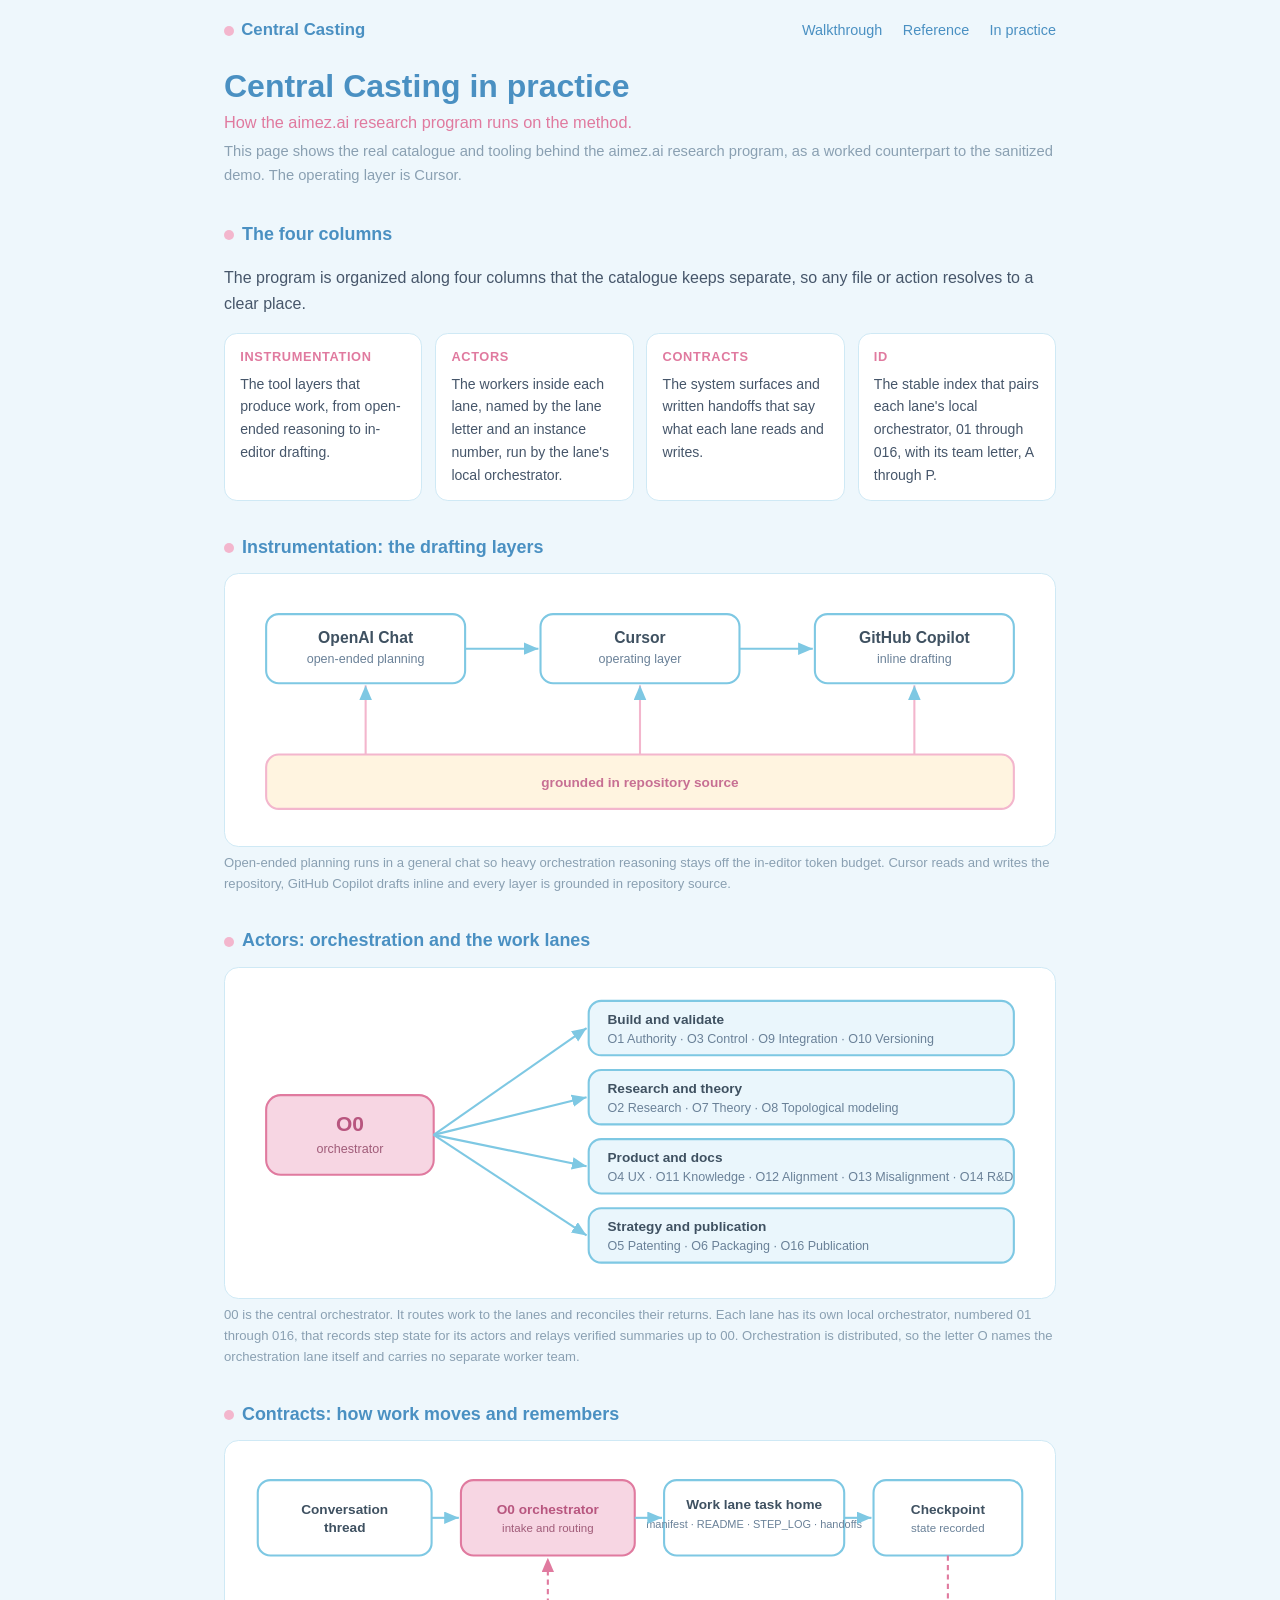
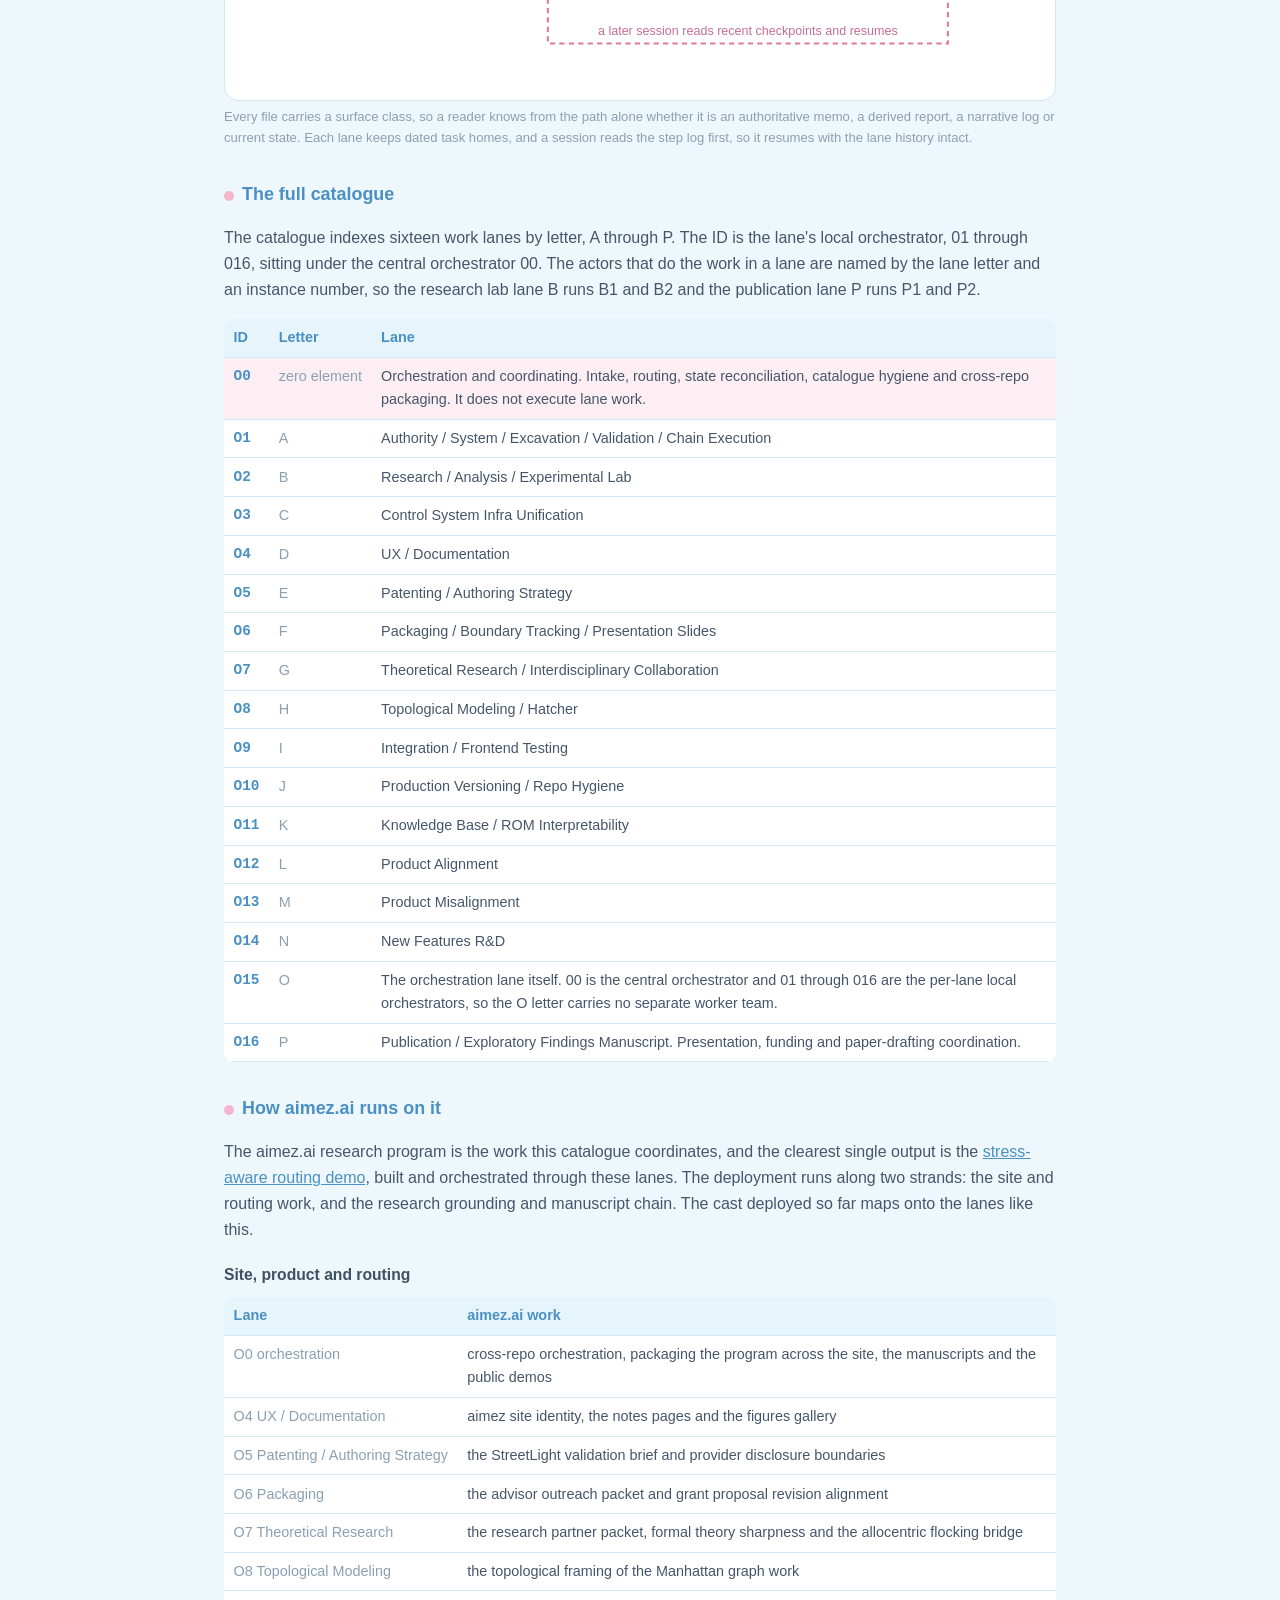
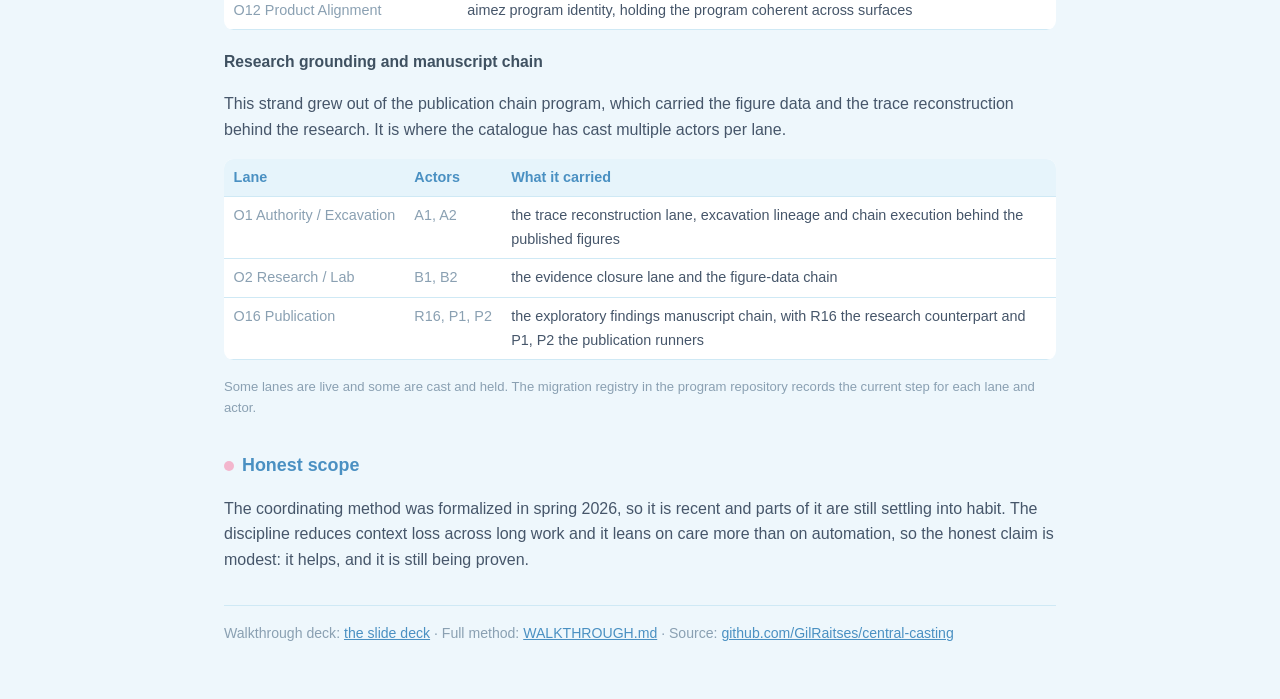
==== commit 3db2452b: "Rename demo source to reference and lead with the measurable cost gap Rename demo-source.html to ref" ====
--- a/aimez-program.html
+++ b/aimez-program.html
@@ -11,7 +11,7 @@
     <a class="brand" href="index.html">Central Casting</a>
     <nav>
       <a href="walkthrough-deck.html">Walkthrough</a>
-      <a href="demo-source.html">Demo source</a>
+      <a href="reference.html">Reference</a>
       <a href="aimez-program.html">In practice</a>
     </nav>
   </header>
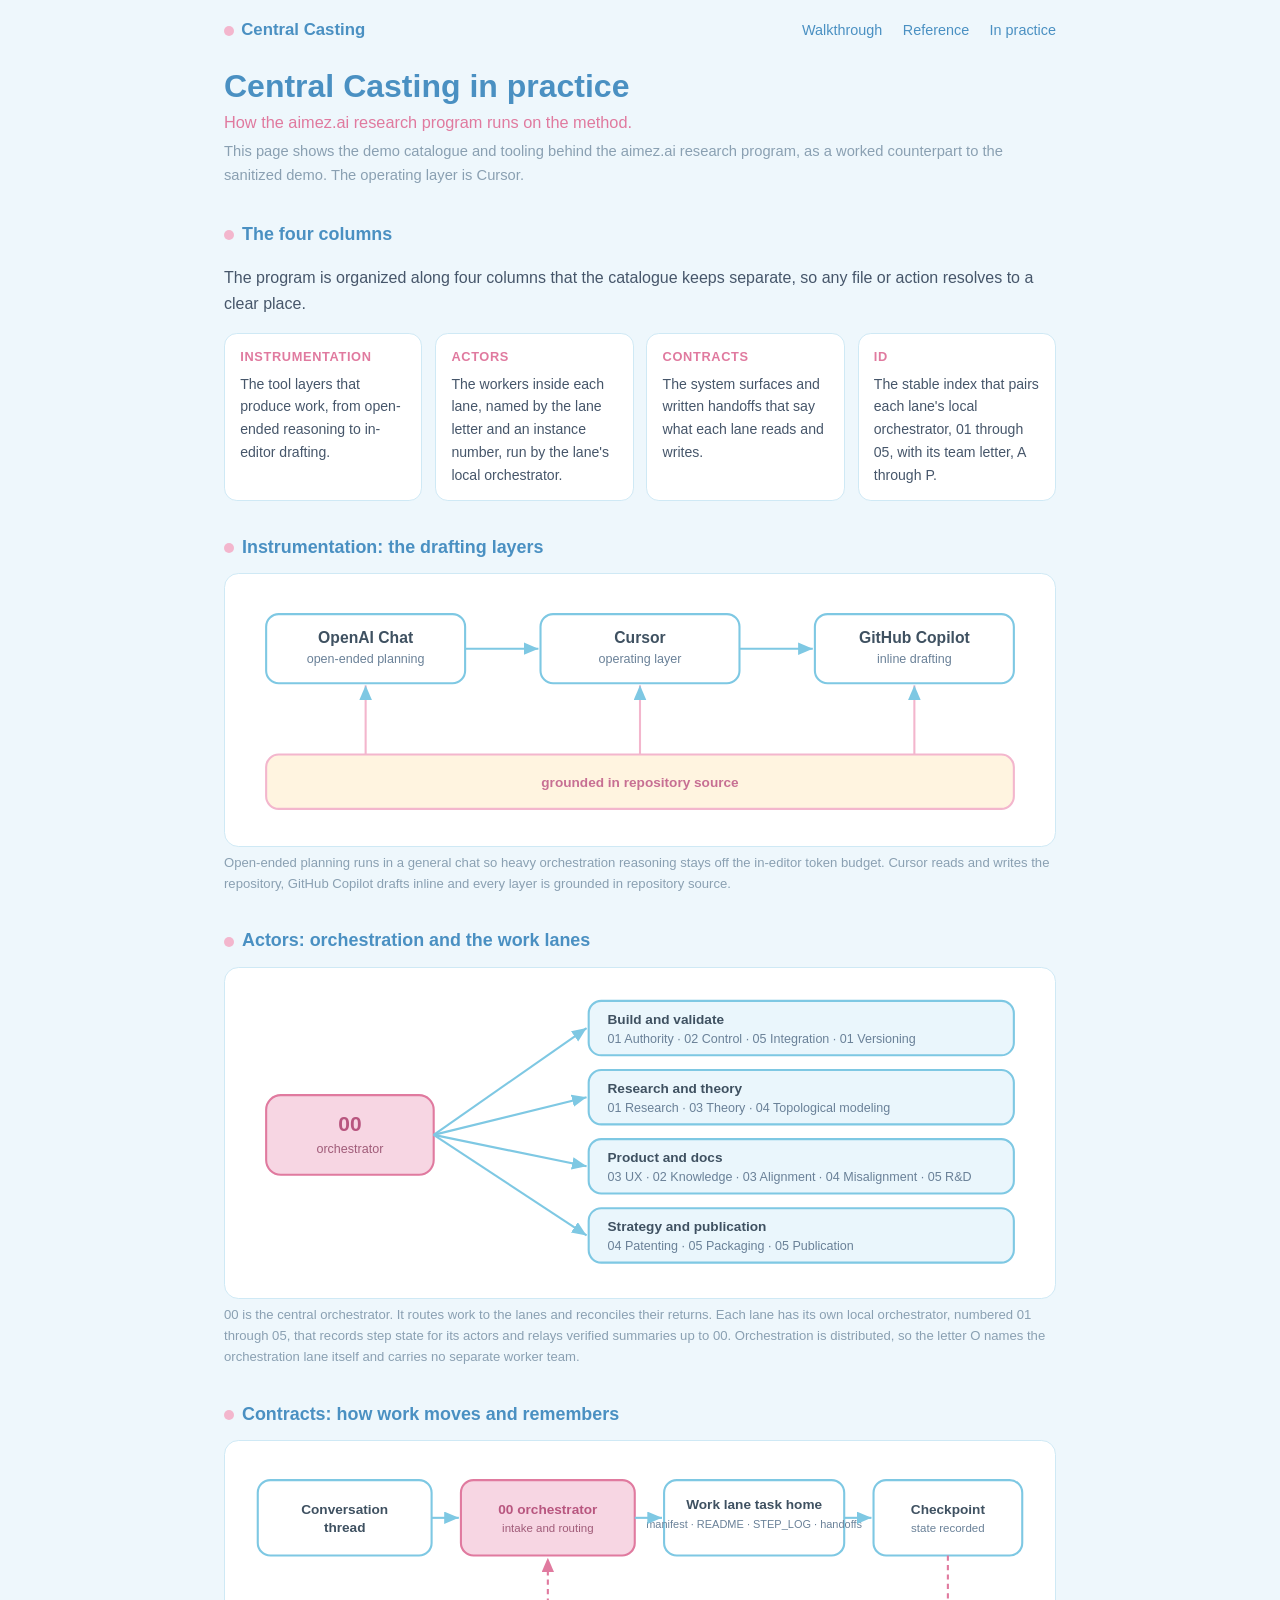
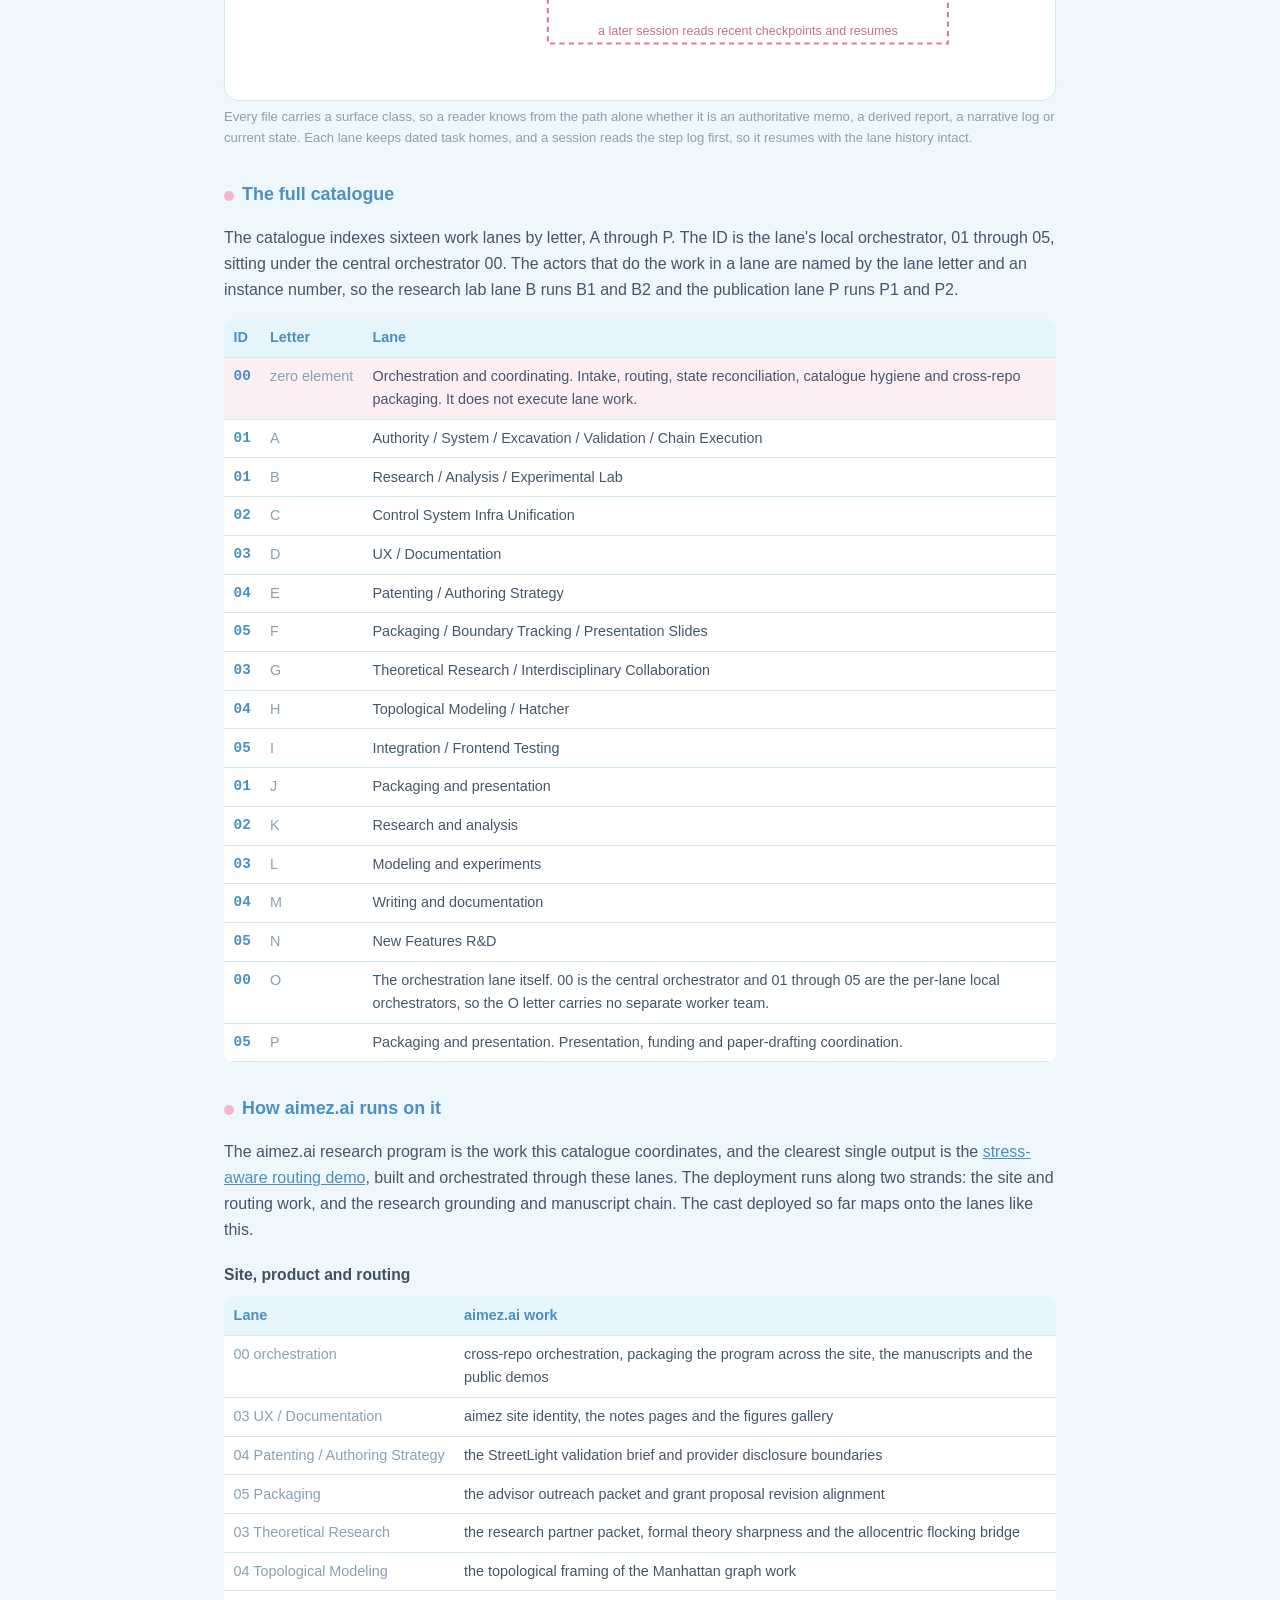
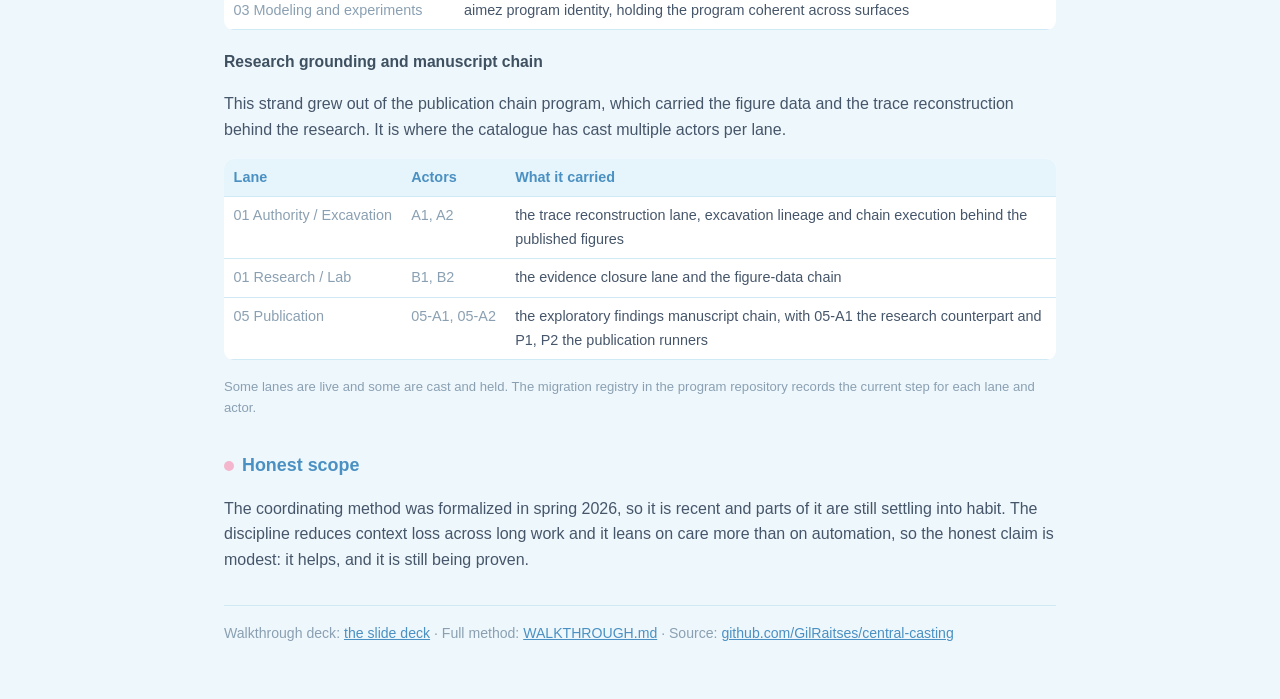
==== commit e8daf4da: "Rename demo source to reference and lead with the measurable cost gap Rename demo-source.html to ref" ====
--- a/aimez-program.html
+++ b/aimez-program.html
@@ -18,7 +18,7 @@
 <main>
   <h1>Central Casting in practice</h1>
   <p class="subtitle">How the aimez.ai research program runs on the method.</p>
-  <p class="scope">This page shows the real catalogue and tooling behind the aimez.ai research program, as a worked counterpart to the sanitized demo. The operating layer is Cursor.</p>
+  <p class="scope">This page shows the demo catalogue and tooling behind the aimez.ai research program, as a worked counterpart to the sanitized demo. The operating layer is Cursor.</p>
 
   <h2>The four columns</h2>
   <p>The program is organized along four columns that the catalogue keeps separate, so any file or action resolves to a clear place.</p>
@@ -26,7 +26,7 @@
     <div class="col"><h4>Instrumentation</h4><p>The tool layers that produce work, from open-ended reasoning to in-editor drafting.</p></div>
     <div class="col"><h4>Actors</h4><p>The workers inside each lane, named by the lane letter and an instance number, run by the lane's local orchestrator.</p></div>
     <div class="col"><h4>Contracts</h4><p>The system surfaces and written handoffs that say what each lane reads and writes.</p></div>
-    <div class="col"><h4>ID</h4><p>The stable index that pairs each lane's local orchestrator, 01 through 016, with its team letter, A through P.</p></div>
+    <div class="col"><h4>ID</h4><p>The stable index that pairs each lane's local orchestrator, 01 through 05, with its team letter, A through P.</p></div>
   </div>
 
   <h2>Instrumentation: the drafting layers</h2>
@@ -64,30 +64,30 @@
 
   <h2>Actors: orchestration and the work lanes</h2>
   <div class="diagram">
-    <svg viewBox="0 0 762 288" role="img" aria-label="The O0 orchestrator routes work to four clusters of lanes">
+    <svg viewBox="0 0 762 288" role="img" aria-label="The 00 orchestrator routes work to four clusters of lanes">
       <defs>
         <marker id="ar2" markerWidth="9" markerHeight="9" refX="7" refY="3" orient="auto" markerUnits="strokeWidth"><path d="M0,0 L7,3 L0,6 z" fill="#7ec8e3"/></marker>
       </defs>
       <g font-family="sans-serif">
         <rect x="24" y="108" width="160" height="76" rx="14" fill="#f7d6e3" stroke="#e07a9f" stroke-width="2"/>
-        <text x="104" y="142" text-anchor="middle" font-size="20" font-weight="700" fill="#b8567f">O0</text>
+        <text x="104" y="142" text-anchor="middle" font-size="20" font-weight="700" fill="#b8567f">00</text>
         <text x="104" y="163" text-anchor="middle" font-size="12" fill="#a05c79">orchestrator</text>
 
         <rect x="332" y="18" width="406" height="52" rx="12" fill="#eaf6fc" stroke="#7ec8e3" stroke-width="2"/>
         <text x="350" y="40" font-size="13" font-weight="600" fill="#3f5161">Build and validate</text>
-        <text x="350" y="58" font-size="12" fill="#6a8198">O1 Authority &#183; O3 Control &#183; O9 Integration &#183; O10 Versioning</text>
+        <text x="350" y="58" font-size="12" fill="#6a8198">01 Authority &#183; 02 Control &#183; 05 Integration &#183; 01 Versioning</text>
 
         <rect x="332" y="84" width="406" height="52" rx="12" fill="#eaf6fc" stroke="#7ec8e3" stroke-width="2"/>
         <text x="350" y="106" font-size="13" font-weight="600" fill="#3f5161">Research and theory</text>
-        <text x="350" y="124" font-size="12" fill="#6a8198">O2 Research &#183; O7 Theory &#183; O8 Topological modeling</text>
+        <text x="350" y="124" font-size="12" fill="#6a8198">01 Research &#183; 03 Theory &#183; 04 Topological modeling</text>
 
         <rect x="332" y="150" width="406" height="52" rx="12" fill="#eaf6fc" stroke="#7ec8e3" stroke-width="2"/>
         <text x="350" y="172" font-size="13" font-weight="600" fill="#3f5161">Product and docs</text>
-        <text x="350" y="190" font-size="12" fill="#6a8198">O4 UX &#183; O11 Knowledge &#183; O12 Alignment &#183; O13 Misalignment &#183; O14 R&amp;D</text>
+        <text x="350" y="190" font-size="12" fill="#6a8198">03 UX &#183; 02 Knowledge &#183; 03 Alignment &#183; 04 Misalignment &#183; 05 R&amp;D</text>
 
         <rect x="332" y="216" width="406" height="52" rx="12" fill="#eaf6fc" stroke="#7ec8e3" stroke-width="2"/>
         <text x="350" y="238" font-size="13" font-weight="600" fill="#3f5161">Strategy and publication</text>
-        <text x="350" y="256" font-size="12" fill="#6a8198">O5 Patenting &#183; O6 Packaging &#183; O16 Publication</text>
+        <text x="350" y="256" font-size="12" fill="#6a8198">04 Patenting &#183; 05 Packaging &#183; 05 Publication</text>
 
         <line x1="184" y1="146" x2="330" y2="44" stroke="#7ec8e3" stroke-width="2" marker-end="url(#ar2)"/>
         <line x1="184" y1="146" x2="330" y2="110" stroke="#7ec8e3" stroke-width="2" marker-end="url(#ar2)"/>
@@ -96,11 +96,11 @@
       </g>
     </svg>
   </div>
-  <p class="cap">00 is the central orchestrator. It routes work to the lanes and reconciles their returns. Each lane has its own local orchestrator, numbered 01 through 016, that records step state for its actors and relays verified summaries up to 00. Orchestration is distributed, so the letter O names the orchestration lane itself and carries no separate worker team.</p>
+  <p class="cap">00 is the central orchestrator. It routes work to the lanes and reconciles their returns. Each lane has its own local orchestrator, numbered 01 through 05, that records step state for its actors and relays verified summaries up to 00. Orchestration is distributed, so the letter O names the orchestration lane itself and carries no separate worker team.</p>
 
   <h2>Contracts: how work moves and remembers</h2>
   <div class="diagram">
-    <svg viewBox="0 0 762 220" role="img" aria-label="A thread is routed by O0 to a work lane task home, which records checkpoints a later session reads to resume">
+    <svg viewBox="0 0 762 220" role="img" aria-label="A thread is routed by 00 to a work lane task home, which records checkpoints a later session reads to resume">
       <defs>
         <marker id="ar3" markerWidth="9" markerHeight="9" refX="7" refY="3" orient="auto" markerUnits="strokeWidth"><path d="M0,0 L7,3 L0,6 z" fill="#7ec8e3"/></marker>
         <marker id="ar3p" markerWidth="9" markerHeight="9" refX="7" refY="3" orient="auto" markerUnits="strokeWidth"><path d="M0,0 L7,3 L0,6 z" fill="#e07a9f"/></marker>
@@ -111,7 +111,7 @@
         <text x="99" y="74" text-anchor="middle" font-size="13" font-weight="600" fill="#3f5161">thread</text>
 
         <rect x="210" y="24" width="166" height="72" rx="12" fill="#f7d6e3" stroke="#e07a9f" stroke-width="2"/>
-        <text x="293" y="56" text-anchor="middle" font-size="13" font-weight="600" fill="#b8567f">O0 orchestrator</text>
+        <text x="293" y="56" text-anchor="middle" font-size="13" font-weight="600" fill="#b8567f">00 orchestrator</text>
         <text x="293" y="74" text-anchor="middle" font-size="11" fill="#a05c79">intake and routing</text>
 
         <rect x="404" y="24" width="172" height="72" rx="12" fill="#ffffff" stroke="#7ec8e3" stroke-width="2"/>
@@ -134,26 +134,26 @@
   <p class="cap">Every file carries a surface class, so a reader knows from the path alone whether it is an authoritative memo, a derived report, a narrative log or current state. Each lane keeps dated task homes, and a session reads the step log first, so it resumes with the lane history intact.</p>
 
   <h2>The full catalogue</h2>
-  <p>The catalogue indexes sixteen work lanes by letter, A through P. The ID is the lane's local orchestrator, 01 through 016, sitting under the central orchestrator 00. The actors that do the work in a lane are named by the lane letter and an instance number, so the research lab lane B runs B1 and B2 and the publication lane P runs P1 and P2.</p>
+  <p>The catalogue indexes sixteen work lanes by letter, A through P. The ID is the lane's local orchestrator, 01 through 05, sitting under the central orchestrator 00. The actors that do the work in a lane are named by the lane letter and an instance number, so the research lab lane B runs B1 and B2 and the publication lane P runs P1 and P2.</p>
   <table>
     <tr><th>ID</th><th>Letter</th><th>Lane</th></tr>
-    <tr class="o0"><td class="id">O0</td><td class="lt">zero element</td><td>Orchestration and coordinating. Intake, routing, state reconciliation, catalogue hygiene and cross-repo packaging. It does not execute lane work.</td></tr>
-    <tr><td class="id">O1</td><td class="lt">A</td><td>Authority / System / Excavation / Validation / Chain Execution</td></tr>
-    <tr><td class="id">O2</td><td class="lt">B</td><td>Research / Analysis / Experimental Lab</td></tr>
-    <tr><td class="id">O3</td><td class="lt">C</td><td>Control System Infra Unification</td></tr>
-    <tr><td class="id">O4</td><td class="lt">D</td><td>UX / Documentation</td></tr>
-    <tr><td class="id">O5</td><td class="lt">E</td><td>Patenting / Authoring Strategy</td></tr>
-    <tr><td class="id">O6</td><td class="lt">F</td><td>Packaging / Boundary Tracking / Presentation Slides</td></tr>
-    <tr><td class="id">O7</td><td class="lt">G</td><td>Theoretical Research / Interdisciplinary Collaboration</td></tr>
-    <tr><td class="id">O8</td><td class="lt">H</td><td>Topological Modeling / Hatcher</td></tr>
-    <tr><td class="id">O9</td><td class="lt">I</td><td>Integration / Frontend Testing</td></tr>
-    <tr><td class="id">O10</td><td class="lt">J</td><td>Production Versioning / Repo Hygiene</td></tr>
-    <tr><td class="id">O11</td><td class="lt">K</td><td>Knowledge Base / ROM Interpretability</td></tr>
-    <tr><td class="id">O12</td><td class="lt">L</td><td>Product Alignment</td></tr>
-    <tr><td class="id">O13</td><td class="lt">M</td><td>Product Misalignment</td></tr>
-    <tr><td class="id">O14</td><td class="lt">N</td><td>New Features R&amp;D</td></tr>
-    <tr><td class="id">O15</td><td class="lt">O</td><td>The orchestration lane itself. 00 is the central orchestrator and 01 through 016 are the per-lane local orchestrators, so the O letter carries no separate worker team.</td></tr>
-    <tr><td class="id">O16</td><td class="lt">P</td><td>Publication / Exploratory Findings Manuscript. Presentation, funding and paper-drafting coordination.</td></tr>
+    <tr class="o0"><td class="id">00</td><td class="lt">zero element</td><td>Orchestration and coordinating. Intake, routing, state reconciliation, catalogue hygiene and cross-repo packaging. It does not execute lane work.</td></tr>
+    <tr><td class="id">01</td><td class="lt">A</td><td>Authority / System / Excavation / Validation / Chain Execution</td></tr>
+    <tr><td class="id">01</td><td class="lt">B</td><td>Research / Analysis / Experimental Lab</td></tr>
+    <tr><td class="id">02</td><td class="lt">C</td><td>Control System Infra Unification</td></tr>
+    <tr><td class="id">03</td><td class="lt">D</td><td>UX / Documentation</td></tr>
+    <tr><td class="id">04</td><td class="lt">E</td><td>Patenting / Authoring Strategy</td></tr>
+    <tr><td class="id">05</td><td class="lt">F</td><td>Packaging / Boundary Tracking / Presentation Slides</td></tr>
+    <tr><td class="id">03</td><td class="lt">G</td><td>Theoretical Research / Interdisciplinary Collaboration</td></tr>
+    <tr><td class="id">04</td><td class="lt">H</td><td>Topological Modeling / Hatcher</td></tr>
+    <tr><td class="id">05</td><td class="lt">I</td><td>Integration / Frontend Testing</td></tr>
+    <tr><td class="id">01</td><td class="lt">J</td><td>Packaging and presentation</td></tr>
+    <tr><td class="id">02</td><td class="lt">K</td><td>Research and analysis</td></tr>
+    <tr><td class="id">03</td><td class="lt">L</td><td>Modeling and experiments</td></tr>
+    <tr><td class="id">04</td><td class="lt">M</td><td>Writing and documentation</td></tr>
+    <tr><td class="id">05</td><td class="lt">N</td><td>New Features R&amp;D</td></tr>
+    <tr><td class="id">00</td><td class="lt">O</td><td>The orchestration lane itself. 00 is the central orchestrator and 01 through 05 are the per-lane local orchestrators, so the O letter carries no separate worker team.</td></tr>
+    <tr><td class="id">05</td><td class="lt">P</td><td>Packaging and presentation. Presentation, funding and paper-drafting coordination.</td></tr>
   </table>
 
   <h2>How aimez.ai runs on it</h2>
@@ -162,22 +162,22 @@
   <h3>Site, product and routing</h3>
   <table>
     <tr><th>Lane</th><th>aimez.ai work</th></tr>
-    <tr><td class="lt">O0 orchestration</td><td>cross-repo orchestration, packaging the program across the site, the manuscripts and the public demos</td></tr>
-    <tr><td class="lt">O4 UX / Documentation</td><td>aimez site identity, the notes pages and the figures gallery</td></tr>
-    <tr><td class="lt">O5 Patenting / Authoring Strategy</td><td>the StreetLight validation brief and provider disclosure boundaries</td></tr>
-    <tr><td class="lt">O6 Packaging</td><td>the advisor outreach packet and grant proposal revision alignment</td></tr>
-    <tr><td class="lt">O7 Theoretical Research</td><td>the research partner packet, formal theory sharpness and the allocentric flocking bridge</td></tr>
-    <tr><td class="lt">O8 Topological Modeling</td><td>the topological framing of the Manhattan graph work</td></tr>
-    <tr><td class="lt">O12 Product Alignment</td><td>aimez program identity, holding the program coherent across surfaces</td></tr>
+    <tr><td class="lt">00 orchestration</td><td>cross-repo orchestration, packaging the program across the site, the manuscripts and the public demos</td></tr>
+    <tr><td class="lt">03 UX / Documentation</td><td>aimez site identity, the notes pages and the figures gallery</td></tr>
+    <tr><td class="lt">04 Patenting / Authoring Strategy</td><td>the StreetLight validation brief and provider disclosure boundaries</td></tr>
+    <tr><td class="lt">05 Packaging</td><td>the advisor outreach packet and grant proposal revision alignment</td></tr>
+    <tr><td class="lt">03 Theoretical Research</td><td>the research partner packet, formal theory sharpness and the allocentric flocking bridge</td></tr>
+    <tr><td class="lt">04 Topological Modeling</td><td>the topological framing of the Manhattan graph work</td></tr>
+    <tr><td class="lt">03 Modeling and experiments</td><td>aimez program identity, holding the program coherent across surfaces</td></tr>
   </table>
 
   <h3>Research grounding and manuscript chain</h3>
   <p>This strand grew out of the publication chain program, which carried the figure data and the trace reconstruction behind the research. It is where the catalogue has cast multiple actors per lane.</p>
   <table>
     <tr><th>Lane</th><th>Actors</th><th>What it carried</th></tr>
-    <tr><td class="lt">O1 Authority / Excavation</td><td class="lt">A1, A2</td><td>the trace reconstruction lane, excavation lineage and chain execution behind the published figures</td></tr>
-    <tr><td class="lt">O2 Research / Lab</td><td class="lt">B1, B2</td><td>the evidence closure lane and the figure-data chain</td></tr>
-    <tr><td class="lt">O16 Publication</td><td class="lt">R16, P1, P2</td><td>the exploratory findings manuscript chain, with R16 the research counterpart and P1, P2 the publication runners</td></tr>
+    <tr><td class="lt">01 Authority / Excavation</td><td class="lt">A1, A2</td><td>the trace reconstruction lane, excavation lineage and chain execution behind the published figures</td></tr>
+    <tr><td class="lt">01 Research / Lab</td><td class="lt">B1, B2</td><td>the evidence closure lane and the figure-data chain</td></tr>
+    <tr><td class="lt">05 Publication</td><td class="lt">05-A1, 05-A2</td><td>the exploratory findings manuscript chain, with 05-A1 the research counterpart and P1, P2 the publication runners</td></tr>
   </table>
   <p class="cap">Some lanes are live and some are cast and held. The migration registry in the program repository records the current step for each lane and actor.</p>
 
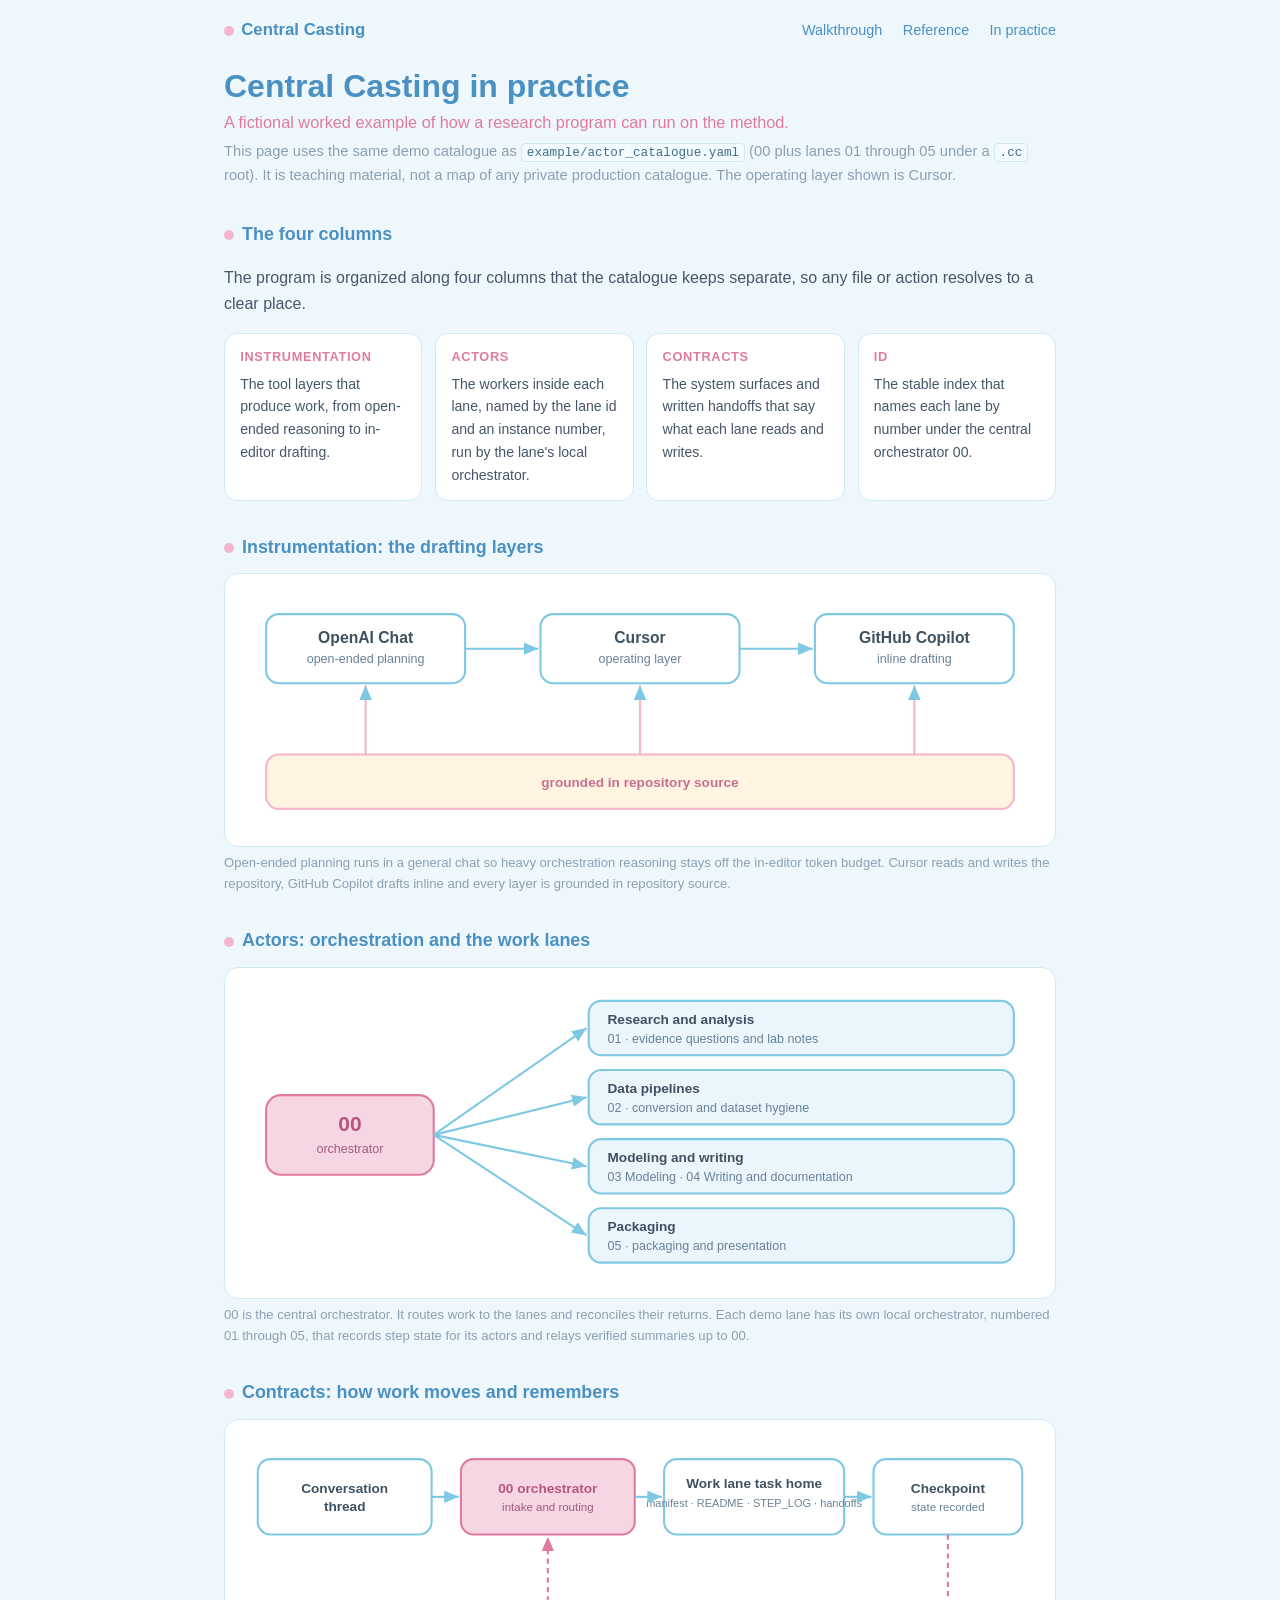
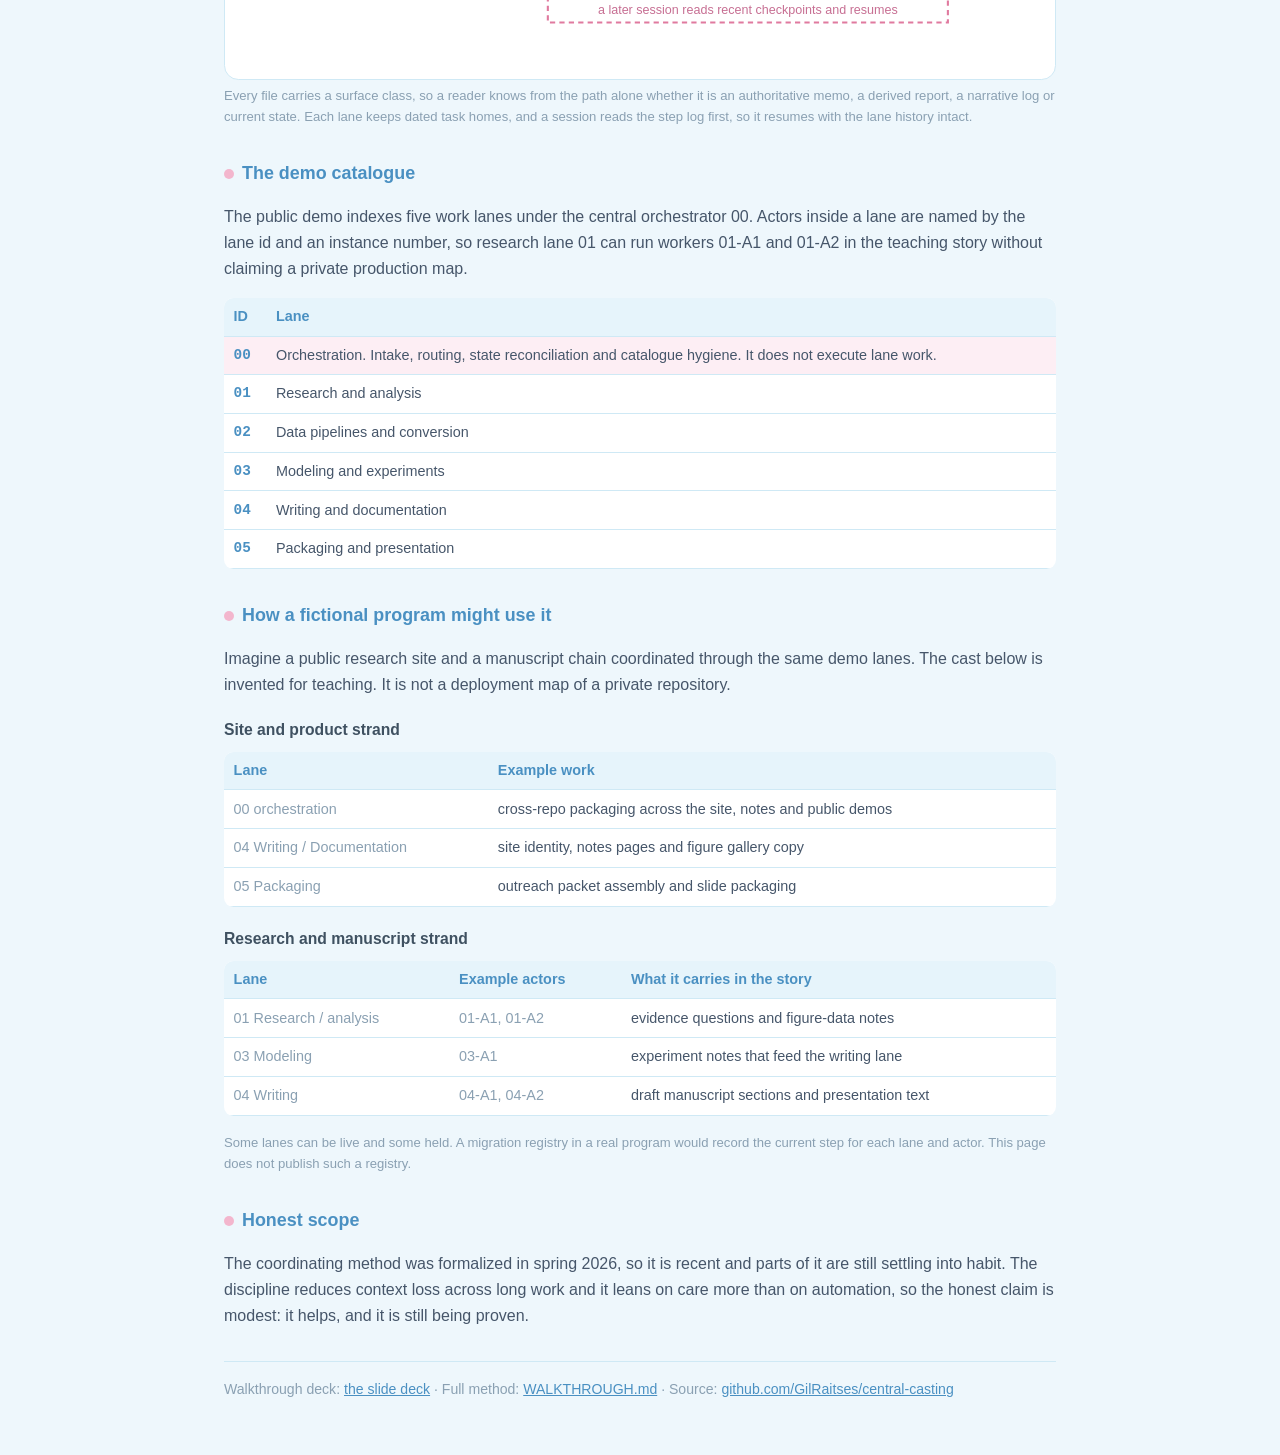
==== commit fad59847: "Replace production catalogue maps with the public demo 00–05 cast. Keeps the repo public while align" ====
--- a/aimez-program.html
+++ b/aimez-program.html
@@ -3,7 +3,7 @@
 <head>
   <meta charset="UTF-8">
   <meta name="viewport" content="width=device-width, initial-scale=1.0">
-  <title>Central Casting in practice: the aimez.ai research program</title>
+  <title>Central Casting in practice: a fictional worked example</title>
   <link rel="stylesheet" href="style.css">
 </head>
 <body>
@@ -17,16 +17,16 @@
   </header>
 <main>
   <h1>Central Casting in practice</h1>
-  <p class="subtitle">How the aimez.ai research program runs on the method.</p>
-  <p class="scope">This page shows the demo catalogue and tooling behind the aimez.ai research program, as a worked counterpart to the sanitized demo. The operating layer is Cursor.</p>
+  <p class="subtitle">A fictional worked example of how a research program can run on the method.</p>
+  <p class="scope">This page uses the same demo catalogue as <code>example/actor_catalogue.yaml</code> (00 plus lanes 01 through 05 under a <code>.cc</code> root). It is teaching material, not a map of any private production catalogue. The operating layer shown is Cursor.</p>
 
   <h2>The four columns</h2>
   <p>The program is organized along four columns that the catalogue keeps separate, so any file or action resolves to a clear place.</p>
   <div class="cols">
     <div class="col"><h4>Instrumentation</h4><p>The tool layers that produce work, from open-ended reasoning to in-editor drafting.</p></div>
-    <div class="col"><h4>Actors</h4><p>The workers inside each lane, named by the lane letter and an instance number, run by the lane's local orchestrator.</p></div>
+    <div class="col"><h4>Actors</h4><p>The workers inside each lane, named by the lane id and an instance number, run by the lane's local orchestrator.</p></div>
     <div class="col"><h4>Contracts</h4><p>The system surfaces and written handoffs that say what each lane reads and writes.</p></div>
-    <div class="col"><h4>ID</h4><p>The stable index that pairs each lane's local orchestrator, 01 through 05, with its team letter, A through P.</p></div>
+    <div class="col"><h4>ID</h4><p>The stable index that names each lane by number under the central orchestrator 00.</p></div>
   </div>
 
   <h2>Instrumentation: the drafting layers</h2>
@@ -64,7 +64,7 @@
 
   <h2>Actors: orchestration and the work lanes</h2>
   <div class="diagram">
-    <svg viewBox="0 0 762 288" role="img" aria-label="The 00 orchestrator routes work to four clusters of lanes">
+    <svg viewBox="0 0 762 288" role="img" aria-label="The 00 orchestrator routes work to five demo lanes">
       <defs>
         <marker id="ar2" markerWidth="9" markerHeight="9" refX="7" refY="3" orient="auto" markerUnits="strokeWidth"><path d="M0,0 L7,3 L0,6 z" fill="#7ec8e3"/></marker>
       </defs>
@@ -74,20 +74,20 @@
         <text x="104" y="163" text-anchor="middle" font-size="12" fill="#a05c79">orchestrator</text>
 
         <rect x="332" y="18" width="406" height="52" rx="12" fill="#eaf6fc" stroke="#7ec8e3" stroke-width="2"/>
-        <text x="350" y="40" font-size="13" font-weight="600" fill="#3f5161">Build and validate</text>
-        <text x="350" y="58" font-size="12" fill="#6a8198">01 Authority &#183; 02 Control &#183; 05 Integration &#183; 01 Versioning</text>
+        <text x="350" y="40" font-size="13" font-weight="600" fill="#3f5161">Research and analysis</text>
+        <text x="350" y="58" font-size="12" fill="#6a8198">01 · evidence questions and lab notes</text>
 
         <rect x="332" y="84" width="406" height="52" rx="12" fill="#eaf6fc" stroke="#7ec8e3" stroke-width="2"/>
-        <text x="350" y="106" font-size="13" font-weight="600" fill="#3f5161">Research and theory</text>
-        <text x="350" y="124" font-size="12" fill="#6a8198">01 Research &#183; 03 Theory &#183; 04 Topological modeling</text>
+        <text x="350" y="106" font-size="13" font-weight="600" fill="#3f5161">Data pipelines</text>
+        <text x="350" y="124" font-size="12" fill="#6a8198">02 · conversion and dataset hygiene</text>
 
         <rect x="332" y="150" width="406" height="52" rx="12" fill="#eaf6fc" stroke="#7ec8e3" stroke-width="2"/>
-        <text x="350" y="172" font-size="13" font-weight="600" fill="#3f5161">Product and docs</text>
-        <text x="350" y="190" font-size="12" fill="#6a8198">03 UX &#183; 02 Knowledge &#183; 03 Alignment &#183; 04 Misalignment &#183; 05 R&amp;D</text>
+        <text x="350" y="172" font-size="13" font-weight="600" fill="#3f5161">Modeling and writing</text>
+        <text x="350" y="190" font-size="12" fill="#6a8198">03 Modeling · 04 Writing and documentation</text>
 
         <rect x="332" y="216" width="406" height="52" rx="12" fill="#eaf6fc" stroke="#7ec8e3" stroke-width="2"/>
-        <text x="350" y="238" font-size="13" font-weight="600" fill="#3f5161">Strategy and publication</text>
-        <text x="350" y="256" font-size="12" fill="#6a8198">04 Patenting &#183; 05 Packaging &#183; 05 Publication</text>
+        <text x="350" y="238" font-size="13" font-weight="600" fill="#3f5161">Packaging</text>
+        <text x="350" y="256" font-size="12" fill="#6a8198">05 · packaging and presentation</text>
 
         <line x1="184" y1="146" x2="330" y2="44" stroke="#7ec8e3" stroke-width="2" marker-end="url(#ar2)"/>
         <line x1="184" y1="146" x2="330" y2="110" stroke="#7ec8e3" stroke-width="2" marker-end="url(#ar2)"/>
@@ -96,7 +96,7 @@
       </g>
     </svg>
   </div>
-  <p class="cap">00 is the central orchestrator. It routes work to the lanes and reconciles their returns. Each lane has its own local orchestrator, numbered 01 through 05, that records step state for its actors and relays verified summaries up to 00. Orchestration is distributed, so the letter O names the orchestration lane itself and carries no separate worker team.</p>
+  <p class="cap">00 is the central orchestrator. It routes work to the lanes and reconciles their returns. Each demo lane has its own local orchestrator, numbered 01 through 05, that records step state for its actors and relays verified summaries up to 00.</p>
 
   <h2>Contracts: how work moves and remembers</h2>
   <div class="diagram">
@@ -133,53 +133,37 @@
   </div>
   <p class="cap">Every file carries a surface class, so a reader knows from the path alone whether it is an authoritative memo, a derived report, a narrative log or current state. Each lane keeps dated task homes, and a session reads the step log first, so it resumes with the lane history intact.</p>
 
-  <h2>The full catalogue</h2>
-  <p>The catalogue indexes sixteen work lanes by letter, A through P. The ID is the lane's local orchestrator, 01 through 05, sitting under the central orchestrator 00. The actors that do the work in a lane are named by the lane letter and an instance number, so the research lab lane B runs B1 and B2 and the publication lane P runs P1 and P2.</p>
+  <h2>The demo catalogue</h2>
+  <p>The public demo indexes five work lanes under the central orchestrator 00. Actors inside a lane are named by the lane id and an instance number, so research lane 01 can run workers 01-A1 and 01-A2 in the teaching story without claiming a private production map.</p>
   <table>
-    <tr><th>ID</th><th>Letter</th><th>Lane</th></tr>
-    <tr class="o0"><td class="id">00</td><td class="lt">zero element</td><td>Orchestration and coordinating. Intake, routing, state reconciliation, catalogue hygiene and cross-repo packaging. It does not execute lane work.</td></tr>
-    <tr><td class="id">01</td><td class="lt">A</td><td>Authority / System / Excavation / Validation / Chain Execution</td></tr>
-    <tr><td class="id">01</td><td class="lt">B</td><td>Research / Analysis / Experimental Lab</td></tr>
-    <tr><td class="id">02</td><td class="lt">C</td><td>Control System Infra Unification</td></tr>
-    <tr><td class="id">03</td><td class="lt">D</td><td>UX / Documentation</td></tr>
-    <tr><td class="id">04</td><td class="lt">E</td><td>Patenting / Authoring Strategy</td></tr>
-    <tr><td class="id">05</td><td class="lt">F</td><td>Packaging / Boundary Tracking / Presentation Slides</td></tr>
-    <tr><td class="id">03</td><td class="lt">G</td><td>Theoretical Research / Interdisciplinary Collaboration</td></tr>
-    <tr><td class="id">04</td><td class="lt">H</td><td>Topological Modeling / Hatcher</td></tr>
-    <tr><td class="id">05</td><td class="lt">I</td><td>Integration / Frontend Testing</td></tr>
-    <tr><td class="id">01</td><td class="lt">J</td><td>Packaging and presentation</td></tr>
-    <tr><td class="id">02</td><td class="lt">K</td><td>Research and analysis</td></tr>
-    <tr><td class="id">03</td><td class="lt">L</td><td>Modeling and experiments</td></tr>
-    <tr><td class="id">04</td><td class="lt">M</td><td>Writing and documentation</td></tr>
-    <tr><td class="id">05</td><td class="lt">N</td><td>New Features R&amp;D</td></tr>
-    <tr><td class="id">00</td><td class="lt">O</td><td>The orchestration lane itself. 00 is the central orchestrator and 01 through 05 are the per-lane local orchestrators, so the O letter carries no separate worker team.</td></tr>
-    <tr><td class="id">05</td><td class="lt">P</td><td>Packaging and presentation. Presentation, funding and paper-drafting coordination.</td></tr>
+    <tr><th>ID</th><th>Lane</th></tr>
+    <tr class="o0"><td class="id">00</td><td>Orchestration. Intake, routing, state reconciliation and catalogue hygiene. It does not execute lane work.</td></tr>
+    <tr><td class="id">01</td><td>Research and analysis</td></tr>
+    <tr><td class="id">02</td><td>Data pipelines and conversion</td></tr>
+    <tr><td class="id">03</td><td>Modeling and experiments</td></tr>
+    <tr><td class="id">04</td><td>Writing and documentation</td></tr>
+    <tr><td class="id">05</td><td>Packaging and presentation</td></tr>
   </table>
 
-  <h2>How aimez.ai runs on it</h2>
-  <p>The aimez.ai research program is the work this catalogue coordinates, and the clearest single output is the <a href="https://aimez.ai/notes/routing-demo.html" target="_blank" rel="noopener noreferrer">stress-aware routing demo</a>, built and orchestrated through these lanes. The deployment runs along two strands: the site and routing work, and the research grounding and manuscript chain. The cast deployed so far maps onto the lanes like this.</p>
+  <h2>How a fictional program might use it</h2>
+  <p>Imagine a public research site and a manuscript chain coordinated through the same demo lanes. The cast below is invented for teaching. It is not a deployment map of a private repository.</p>
 
-  <h3>Site, product and routing</h3>
+  <h3>Site and product strand</h3>
   <table>
-    <tr><th>Lane</th><th>aimez.ai work</th></tr>
-    <tr><td class="lt">00 orchestration</td><td>cross-repo orchestration, packaging the program across the site, the manuscripts and the public demos</td></tr>
-    <tr><td class="lt">03 UX / Documentation</td><td>aimez site identity, the notes pages and the figures gallery</td></tr>
-    <tr><td class="lt">04 Patenting / Authoring Strategy</td><td>the StreetLight validation brief and provider disclosure boundaries</td></tr>
-    <tr><td class="lt">05 Packaging</td><td>the advisor outreach packet and grant proposal revision alignment</td></tr>
-    <tr><td class="lt">03 Theoretical Research</td><td>the research partner packet, formal theory sharpness and the allocentric flocking bridge</td></tr>
-    <tr><td class="lt">04 Topological Modeling</td><td>the topological framing of the Manhattan graph work</td></tr>
-    <tr><td class="lt">03 Modeling and experiments</td><td>aimez program identity, holding the program coherent across surfaces</td></tr>
+    <tr><th>Lane</th><th>Example work</th></tr>
+    <tr><td class="lt">00 orchestration</td><td>cross-repo packaging across the site, notes and public demos</td></tr>
+    <tr><td class="lt">04 Writing / Documentation</td><td>site identity, notes pages and figure gallery copy</td></tr>
+    <tr><td class="lt">05 Packaging</td><td>outreach packet assembly and slide packaging</td></tr>
   </table>
 
-  <h3>Research grounding and manuscript chain</h3>
-  <p>This strand grew out of the publication chain program, which carried the figure data and the trace reconstruction behind the research. It is where the catalogue has cast multiple actors per lane.</p>
+  <h3>Research and manuscript strand</h3>
   <table>
-    <tr><th>Lane</th><th>Actors</th><th>What it carried</th></tr>
-    <tr><td class="lt">01 Authority / Excavation</td><td class="lt">A1, A2</td><td>the trace reconstruction lane, excavation lineage and chain execution behind the published figures</td></tr>
-    <tr><td class="lt">01 Research / Lab</td><td class="lt">B1, B2</td><td>the evidence closure lane and the figure-data chain</td></tr>
-    <tr><td class="lt">05 Publication</td><td class="lt">05-A1, 05-A2</td><td>the exploratory findings manuscript chain, with 05-A1 the research counterpart and P1, P2 the publication runners</td></tr>
+    <tr><th>Lane</th><th>Example actors</th><th>What it carries in the story</th></tr>
+    <tr><td class="lt">01 Research / analysis</td><td class="lt">01-A1, 01-A2</td><td>evidence questions and figure-data notes</td></tr>
+    <tr><td class="lt">03 Modeling</td><td class="lt">03-A1</td><td>experiment notes that feed the writing lane</td></tr>
+    <tr><td class="lt">04 Writing</td><td class="lt">04-A1, 04-A2</td><td>draft manuscript sections and presentation text</td></tr>
   </table>
-  <p class="cap">Some lanes are live and some are cast and held. The migration registry in the program repository records the current step for each lane and actor.</p>
+  <p class="cap">Some lanes can be live and some held. A migration registry in a real program would record the current step for each lane and actor. This page does not publish such a registry.</p>
 
   <h2>Honest scope</h2>
   <p>The coordinating method was formalized in spring 2026, so it is recent and parts of it are still settling into habit. The discipline reduces context loss across long work and it leans on care more than on automation, so the honest claim is modest: it helps, and it is still being proven.</p>
--- a/style.css
+++ b/style.css
@@ -1,5 +1,6 @@
 /* Central Casting shared style (Cinnamoroll palette) */
 :root {
+  color-scheme: light dark;
   --bg:#eef7fc; --card:#ffffff; --ink:#46566a; --muted:#8aa0b2;
   --blue:#7ec8e3; --blue-deep:#4a90c2; --pink:#f3b6cd; --pink-deep:#e07a9f;
   --cream:#fff4e0; --border:#cfe9f5; --code-bg:#f4fbff;
@@ -70,3 +71,18 @@
 
 .foot { margin-top: 2rem; padding-top: 1rem; border-top: 1px solid var(--border); color: var(--muted); font-size: 0.88rem; }
 .foot a { color: var(--blue-deep); }
+
+@media (prefers-color-scheme: dark) {
+  :root {
+    --bg:#0e141b; --card:#161b24; --ink:#e6e9f0; --muted:#98a2b3;
+    --blue:#7ec8e3; --blue-deep:#8ab6e8; --pink:#f3b6cd; --pink-deep:#e58fb0;
+    --cream:#241c25; --border:#232c38; --code-bg:#11161e;
+  }
+  h3 { color: #cfd8e3; }
+  th { background: #1b2632; color: var(--blue-deep); }
+  code { color: #9fcbe0; }
+  .timeline .tag { background: #2a2030; color: var(--pink-deep); }
+  .o0 td { background: #2a2030; }
+  .diagram svg rect { fill: #1f2733; }
+  .diagram svg text { fill: #dbe2ec; }
+}
